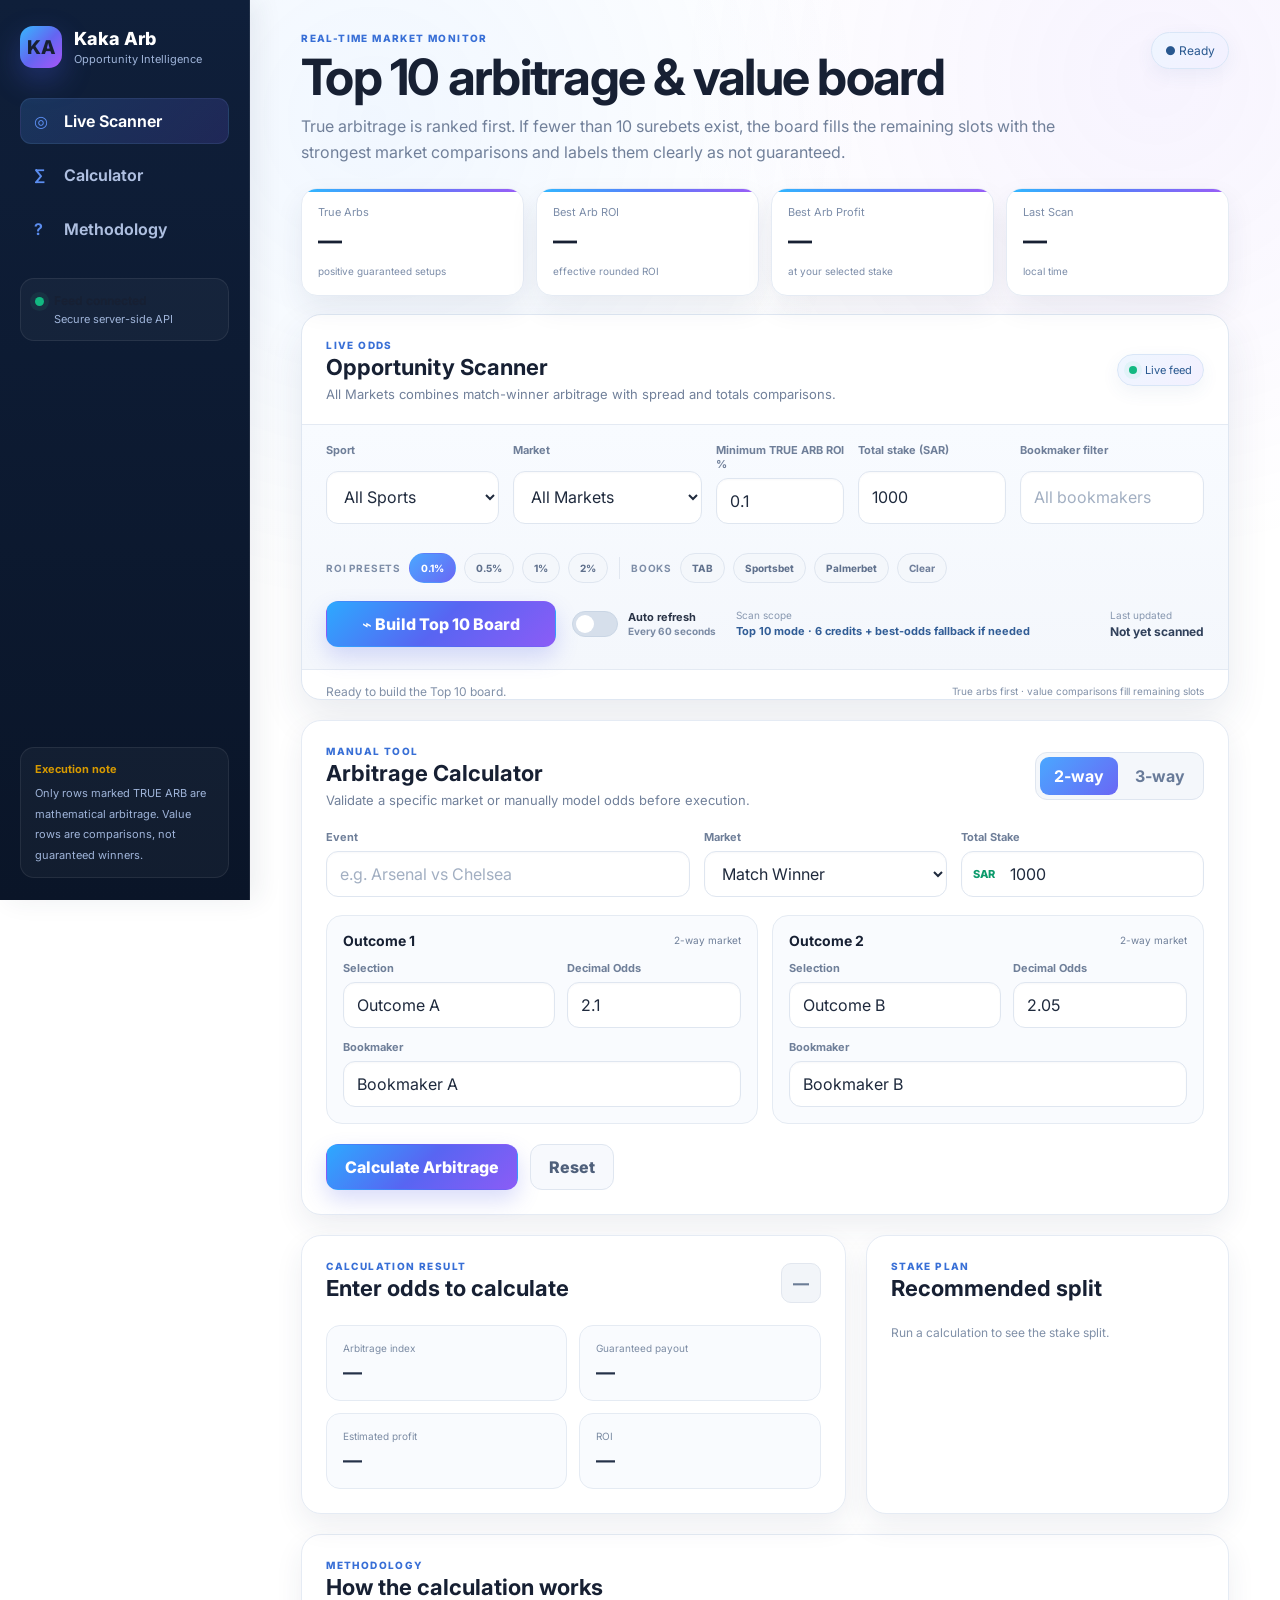
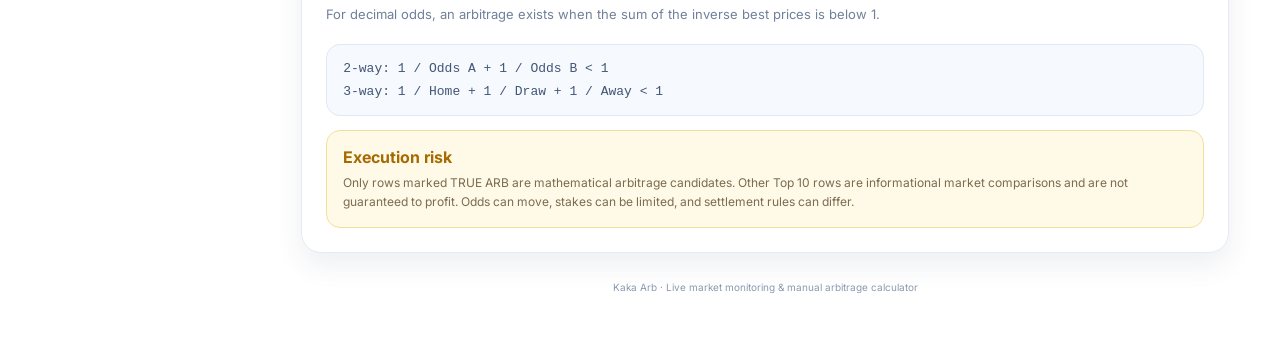
==== index.html @ c95d01fd "Rename app branding to Kaka Arb" ====
<!doctype html>
<html lang="en">
<head>
  <meta charset="utf-8" />
  <meta name="viewport" content="width=device-width, initial-scale=1" />
  <meta name="description" content="Professional sports arbitrage scanner and stake calculator." />
  <title>Kaka Arb — Live Arbitrage Scanner</title>
  <link rel="preconnect" href="https://fonts.googleapis.com">
  <link rel="preconnect" href="https://fonts.gstatic.com" crossorigin>
  <link href="https://fonts.googleapis.com/css2?family=Inter:wght@400;500;600;700;800&display=swap" rel="stylesheet">
  <link rel="stylesheet" href="styles.css" />
  <link rel="stylesheet" href="bright.css" />
  <link rel="stylesheet" href="market.css" />
</head>
<body>
  <div class="app-shell">
    <aside class="sidebar">
      <div class="brand-wrap">
        <div class="brand-mark">KA</div>
        <div><div class="brand">Kaka Arb</div><div class="brand-sub">Opportunity Intelligence</div></div>
      </div>
      <nav class="nav">
        <button class="nav-item active" data-scroll="liveScanner"><span>◎</span> Live Scanner</button>
        <button class="nav-item" data-scroll="calculator"><span>∑</span> Calculator</button>
        <button class="nav-item" data-scroll="guide"><span>?</span> Methodology</button>
      </nav>
      <div class="sidebar-status">
        <div class="status-dot"></div>
        <div><strong>Feed connected</strong><span>Secure server-side API</span></div>
      </div>
      <div class="side-note">
        <strong>Execution note</strong>
        <span>Only rows marked TRUE ARB are mathematical arbitrage. Value rows are comparisons, not guaranteed winners.</span>
      </div>
    </aside>

    <main class="main">
      <header class="topbar">
        <div>
          <div class="eyebrow">REAL-TIME MARKET MONITOR</div>
          <h1>Top 10 arbitrage & value board</h1>
          <p>True arbitrage is ranked first. If fewer than 10 surebets exist, the board fills the remaining slots with the strongest market comparisons and labels them clearly as not guaranteed.</p>
        </div>
        <div class="status-pill" id="liveStatus">● Ready</div>
      </header>

      <section class="metric-strip" aria-label="Live scanner metrics">
        <div class="metric-card"><span>True Arbs</span><strong id="metricCount">—</strong><small>positive guaranteed setups</small></div>
        <div class="metric-card"><span>Best Arb ROI</span><strong id="metricBestRoi">—</strong><small>effective rounded ROI</small></div>
        <div class="metric-card"><span>Best Arb Profit</span><strong id="metricBestProfit">—</strong><small>at your selected stake</small></div>
        <div class="metric-card"><span>Last Scan</span><strong id="metricLastScan">—</strong><small>local time</small></div>
      </section>

      <section class="card scanner-card" id="liveScanner">
        <div class="section-head scanner-head">
          <div>
            <div class="eyebrow">LIVE ODDS</div>
            <h2>Opportunity Scanner</h2>
            <p>All Markets combines match-winner arbitrage with spread and totals comparisons.</p>
          </div>
          <div class="scan-health"><span class="pulse"></span><span>Live feed</span></div>
        </div>

        <div class="filter-panel">
          <div class="form-grid live-controls">
            <label>
              <span>Sport</span>
              <select id="liveSport">
                <option value="">All Sports</option>
                <option value="nba">NBA</option>
                <option value="nrl">NRL</option>
                <option value="afl">AFL</option>
                <option value="soccer_epl">English Premier League</option>
              </select>
            </label>
            <label>
              <span>Market</span>
              <select id="liveMarket">
                <option value="all">All Markets</option>
                <option value="h2h">Match Winner / Moneyline</option>
                <option value="spreads">Spreads / Handicaps</option>
                <option value="totals">Totals / Over-Under</option>
              </select>
            </label>
            <label>
              <span>Minimum TRUE ARB ROI %</span>
              <input id="liveMinProfit" type="number" min="0" max="50" step="0.1" value="0.1" inputmode="decimal" />
            </label>
            <label>
              <span>Total stake (SAR)</span>
              <input id="liveStake" type="number" min="1" max="10000000" step="1" value="1000" inputmode="decimal" />
            </label>
            <label>
              <span>Bookmaker filter</span>
              <input id="liveBooks" type="text" placeholder="All bookmakers" autocomplete="off" />
            </label>
          </div>

          <div class="preset-row" aria-label="Quick filters">
            <span class="preset-label">ROI presets</span>
            <button class="chip-btn active" type="button" data-roi="0.1">0.1%</button>
            <button class="chip-btn" type="button" data-roi="0.5">0.5%</button>
            <button class="chip-btn" type="button" data-roi="1">1%</button>
            <button class="chip-btn" type="button" data-roi="2">2%</button>
            <span class="preset-divider"></span>
            <span class="preset-label">Books</span>
            <button class="chip-btn" type="button" data-book="tab">TAB</button>
            <button class="chip-btn" type="button" data-book="sportsbet">Sportsbet</button>
            <button class="chip-btn" type="button" data-book="palmerbet">Palmerbet</button>
            <button class="chip-btn subtle" type="button" data-book="">Clear</button>
          </div>

          <div class="filter-footer">
            <button id="scanLiveBtn" class="primary-btn scan-btn" type="button"><span class="btn-icon">⌁</span> Build Top 10 Board</button>
            <label class="toggle-row" for="autoRefresh">
              <input id="autoRefresh" type="checkbox" />
              <span class="toggle-ui"></span>
              <span class="toggle-copy"><strong>Auto refresh</strong><small>Every 60 seconds</small></span>
            </label>
            <div class="scan-cost"><span>Scan scope</span><strong id="scanCostText">All Markets · 6 API credits</strong></div>
            <div class="last-updated"><span>Last updated</span><strong id="lastUpdated">Not yet scanned</strong></div>
          </div>
        </div>

        <div class="result-toolbar">
          <div id="liveMessage" class="empty-state live-message">Ready to build the Top 10 board.</div>
          <div class="sort-label">True arbs first · value comparisons fill remaining slots</div>
        </div>
        <div id="liveResults" class="live-results"></div>
      </section>

      <section class="card" id="calculator">
        <div class="section-head">
          <div><div class="eyebrow">MANUAL TOOL</div><h2>Arbitrage Calculator</h2><p>Validate a specific market or manually model odds before execution.</p></div>
          <div class="mode-switch" role="group" aria-label="Market type"><button id="twoWayBtn" class="mode-btn active" type="button">2-way</button><button id="threeWayBtn" class="mode-btn" type="button">3-way</button></div>
        </div>
        <div class="form-grid top-fields">
          <label><span>Event</span><input id="eventName" type="text" placeholder="e.g. Arsenal vs Chelsea" /></label>
          <label><span>Market</span><select id="marketName"><option>Match Winner</option><option>Moneyline</option><option>Draw No Bet</option><option>Over / Under</option><option>Both Teams to Score</option><option>Custom</option></select></label>
          <label><span>Total Stake</span><div class="money-input"><span>SAR</span><input id="totalStake" type="number" min="1" step="1" value="1000" /></div></label>
        </div>
        <div id="outcomes" class="outcomes-grid"></div>
        <div class="actions-row"><button id="calculateBtn" class="primary-btn" type="button">Calculate Arbitrage</button><button id="resetBtn" class="secondary-btn" type="button">Reset</button></div>
      </section>

      <section class="results-grid" id="results">
        <div class="card result-card hero-result"><div class="section-head compact"><div><div class="eyebrow">CALCULATION RESULT</div><h2 id="arbStatus">Enter odds to calculate</h2></div><div id="roiBadge" class="roi-badge neutral">—</div></div><div class="stats-grid"><div class="stat"><span>Arbitrage index</span><strong id="arbIndex">—</strong></div><div class="stat"><span>Guaranteed payout</span><strong id="guaranteedPayout">—</strong></div><div class="stat"><span>Estimated profit</span><strong id="estimatedProfit">—</strong></div><div class="stat"><span>ROI</span><strong id="roiValue">—</strong></div></div></div>
        <div class="card"><div class="section-head compact"><div><div class="eyebrow">STAKE PLAN</div><h2>Recommended split</h2></div></div><div id="stakePlan" class="stake-plan empty-state">Run a calculation to see the stake split.</div></div>
      </section>

      <section class="card" id="guide">
        <div class="section-head"><div><div class="eyebrow">METHODOLOGY</div><h2>How the calculation works</h2><p>For decimal odds, an arbitrage exists when the sum of the inverse best prices is below 1.</p></div></div>
        <div class="formula-box"><code>2-way: 1 / Odds A + 1 / Odds B &lt; 1</code><code>3-way: 1 / Home + 1 / Draw + 1 / Away &lt; 1</code></div>
        <div class="warning-box"><strong>Execution risk</strong><p>Only rows marked TRUE ARB are mathematical arbitrage candidates. Other Top 10 rows are informational market comparisons and are not guaranteed to profit. Odds can move, stakes can be limited, and settlement rules can differ.</p></div>
      </section>

      <footer>Kaka Arb · Live market monitoring & manual arbitrage calculator</footer>
    </main>
  </div>
  <script src="app.js"></script>
  <script src="live.js"></script>
</body>
</html>
---- styles.css ----
:root {
  --bg:#07101f;--bg2:#0b1426;--panel:#10192d;--panel2:#141f36;--text:#f7f9ff;--muted:#91a0bd;--line:rgba(255,255,255,.08);
  --green:#31d69b;--green2:#0f7658;--greenSoft:rgba(49,214,155,.12);--red:#ff7183;--blue:#6f86ff;--blue2:#9aa8ff;--amber:#ffc76b;
  --shadow:0 18px 55px rgba(0,0,0,.28);
}
*{box-sizing:border-box}html{scroll-behavior:smooth}body{margin:0;font-family:Inter,system-ui,sans-serif;background:radial-gradient(circle at 82% 0,#17244b 0,transparent 28%),linear-gradient(180deg,var(--bg),#060b14 75%);color:var(--text)}button,input,select{font:inherit}button{cursor:pointer}.app-shell{min-height:100vh;display:grid;grid-template-columns:250px 1fr}.sidebar{position:sticky;top:0;height:100vh;padding:26px 20px;border-right:1px solid var(--line);background:rgba(5,10,20,.88);backdrop-filter:blur(18px)}.brand-wrap{display:flex;gap:12px;align-items:center;margin-bottom:30px}.brand-mark{width:42px;height:42px;display:grid;place-items:center;border-radius:13px;font-weight:800;font-size:19px;background:linear-gradient(135deg,var(--blue),#9a6dff);box-shadow:0 12px 30px rgba(111,134,255,.32)}.brand{font-weight:800;font-size:18px}.brand-sub{font-size:11px;color:var(--muted);margin-top:3px}.nav{display:grid;gap:8px}.nav-item{display:flex;align-items:center;gap:10px;border:0;text-align:left;padding:12px 13px;border-radius:11px;background:transparent;color:var(--muted);font-weight:650}.nav-item span{width:20px;color:var(--blue2)}.nav-item:hover,.nav-item.active{background:rgba(111,134,255,.12);color:#fff}.sidebar-status{margin-top:26px;padding:14px;border:1px solid var(--line);border-radius:14px;background:rgba(255,255,255,.025);display:flex;gap:10px;align-items:flex-start}.status-dot{width:9px;height:9px;border-radius:50%;margin-top:4px;background:var(--green);box-shadow:0 0 0 5px rgba(49,214,155,.08)}.sidebar-status strong{display:block;font-size:12px}.sidebar-status span{display:block;color:var(--muted);font-size:11px;margin-top:4px}.side-note{position:absolute;left:20px;right:20px;bottom:22px;padding:14px;border:1px solid var(--line);border-radius:14px;background:rgba(255,255,255,.025)}.side-note strong{display:block;font-size:11px;color:var(--amber);margin-bottom:5px}.side-note span{color:var(--muted);font-size:11px;line-height:1.5}.main{padding:32px clamp(18px,4vw,56px) 52px;max-width:1540px;width:100%}.topbar{display:flex;justify-content:space-between;align-items:flex-start;gap:24px;margin-bottom:22px}.topbar h1{font-size:clamp(32px,4vw,50px);line-height:1.04;margin:7px 0 10px;letter-spacing:-.035em;max-width:850px}.topbar p{margin:0;color:var(--muted);line-height:1.65;max-width:820px}.eyebrow{font-size:10px;letter-spacing:.14em;font-weight:800;color:var(--blue2)}.status-pill{white-space:nowrap;padding:10px 13px;border:1px solid var(--line);border-radius:999px;color:var(--muted);background:rgba(255,255,255,.03);font-size:12px}.metric-strip{display:grid;grid-template-columns:repeat(4,minmax(0,1fr));gap:12px;margin-bottom:18px}.metric-card{padding:16px;border:1px solid var(--line);border-radius:16px;background:linear-gradient(180deg,rgba(255,255,255,.045),rgba(255,255,255,.018));box-shadow:var(--shadow)}.metric-card span{display:block;color:var(--muted);font-size:11px}.metric-card strong{display:block;font-size:24px;margin:7px 0 4px}.metric-card small{color:#72809d;font-size:10px}.card{background:linear-gradient(180deg,rgba(255,255,255,.045),rgba(255,255,255,.022));border:1px solid var(--line);border-radius:20px;padding:24px;box-shadow:var(--shadow);margin-bottom:20px}.scanner-card{padding:0;overflow:hidden}.scanner-head{padding:24px 24px 0}.section-head{display:flex;justify-content:space-between;align-items:center;gap:18px;margin-bottom:22px}.section-head.compact{margin-bottom:18px}.section-head h2{margin:3px 0 6px;font-size:22px}.section-head p{margin:0;color:var(--muted);font-size:13px}.scan-health{display:flex;align-items:center;gap:8px;padding:8px 11px;border:1px solid var(--line);border-radius:999px;color:var(--muted);font-size:11px}.pulse{width:8px;height:8px;border-radius:50%;background:var(--green);box-shadow:0 0 0 5px rgba(49,214,155,.07)}.filter-panel{padding:18px 24px 22px;background:rgba(5,10,22,.38);border-top:1px solid var(--line);border-bottom:1px solid var(--line)}.form-grid{display:grid;gap:14px}.top-fields{grid-template-columns:1.5fr 1fr 1fr;margin-bottom:18px}.live-controls{grid-template-columns:1.2fr .85fr .95fr 1.15fr}.filter-footer{display:flex;align-items:center;gap:16px;margin-top:18px;flex-wrap:wrap}.last-updated{margin-left:auto;display:grid;gap:3px}.last-updated span{font-size:10px;color:var(--muted)}.last-updated strong{font-size:12px}.result-toolbar{display:flex;justify-content:space-between;gap:12px;align-items:center;padding:14px 24px 0}.sort-label{font-size:10px;color:#6f7e9a}.live-message{margin:0}.live-results{display:grid;gap:14px;padding:14px 24px 24px}.mode-switch{display:inline-flex;padding:4px;gap:3px;border-radius:12px;background:rgba(255,255,255,.045);border:1px solid var(--line)}.mode-btn{border:0;border-radius:9px;padding:9px 14px;color:var(--muted);background:transparent;font-weight:700}.mode-btn.active{background:var(--blue);color:white}label{display:grid;gap:7px}label>span{color:var(--muted);font-size:11px;font-weight:700}input,select{width:100%;min-height:46px;border-radius:12px;border:1px solid var(--line);color:white;background:#0b1530;padding:11px 13px;outline:none}input:focus,select:focus{border-color:rgba(111,134,255,.75);box-shadow:0 0 0 3px rgba(111,134,255,.1)}select option{background:#0b1530;color:white}.money-input{position:relative}.money-input span{position:absolute;left:12px;top:50%;transform:translateY(-50%);color:var(--green);font-size:11px;font-weight:800}.money-input input{padding-left:48px}.outcomes-grid{display:grid;grid-template-columns:repeat(2,minmax(0,1fr));gap:14px}.outcome-card{padding:16px;border:1px solid var(--line);border-radius:16px;background:rgba(255,255,255,.022)}.outcome-title{display:flex;justify-content:space-between;align-items:center;margin-bottom:12px}.outcome-title strong{font-size:14px}.outcome-title span{color:var(--muted);font-size:10px}.outcome-fields{display:grid;grid-template-columns:1.1fr .9fr;gap:12px}.actions-row{display:flex;gap:12px;margin-top:20px;flex-wrap:wrap}.primary-btn,.secondary-btn{min-height:46px;border-radius:12px;padding:0 18px;font-weight:800;border:1px solid transparent}.primary-btn{background:linear-gradient(135deg,var(--blue),#8d6cff);color:white;box-shadow:0 10px 26px rgba(111,134,255,.2)}.primary-btn:hover{transform:translateY(-1px)}.primary-btn:disabled{opacity:.65;cursor:wait;transform:none}.secondary-btn{background:transparent;color:var(--muted);border-color:var(--line)}.scan-btn{min-width:230px}.btn-icon{font-size:16px}.toggle-row{display:flex;align-items:center;gap:10px;cursor:pointer}.toggle-row input{display:none}.toggle-ui{width:46px;height:26px;border-radius:999px;background:#26324d;border:1px solid var(--line);position:relative;transition:.2s}.toggle-ui:after{content:'';position:absolute;width:18px;height:18px;left:3px;top:3px;border-radius:50%;background:#fff;transition:.2s}.toggle-row input:checked+.toggle-ui{background:var(--green2)}.toggle-row input:checked+.toggle-ui:after{transform:translateX(20px)}.toggle-copy{display:grid;gap:1px}.toggle-copy strong{font-size:11px}.toggle-copy small{font-size:10px;color:var(--muted)}.live-card{border:1px solid var(--line);border-radius:17px;padding:18px;background:linear-gradient(180deg,rgba(255,255,255,.035),rgba(255,255,255,.018));transition:.18s}.live-card:hover{border-color:rgba(111,134,255,.32);transform:translateY(-1px)}.live-card-head{display:flex;justify-content:space-between;align-items:flex-start;gap:16px;margin-bottom:15px}.event-title-wrap{display:flex;gap:12px;align-items:flex-start}.rank-badge{width:34px;height:34px;border-radius:10px;display:grid;place-items:center;background:rgba(111,134,255,.12);color:var(--blue2);font-size:11px;font-weight:800}.event-meta{display:flex;gap:9px;align-items:center;color:var(--muted);font-size:10px}.sport-chip{padding:4px 7px;border-radius:7px;background:rgba(111,134,255,.11);color:var(--blue2);font-weight:800;letter-spacing:.04em}.live-card-head h3{margin:7px 0 0;font-size:18px}.live-card-head h3 span{font-weight:500;color:#6f7e9a}.roi-stack{text-align:right}.roi-stack small{display:block;color:var(--muted);font-size:9px;margin-top:5px}.roi-badge{display:inline-block;padding:9px 11px;border-radius:10px;font-weight:800}.roi-badge.good{color:var(--green);background:var(--greenSoft)}.roi-badge.bad{color:var(--red);background:rgba(255,113,131,.12)}.roi-badge.neutral{color:var(--muted);background:rgba(255,255,255,.04)}.live-summary{display:grid;grid-template-columns:repeat(4,minmax(0,1fr));gap:9px;margin-bottom:14px}.live-summary>div{padding:12px;border:1px solid var(--line);border-radius:12px;background:rgba(255,255,255,.018)}.live-summary span{display:block;color:var(--muted);font-size:10px;margin-bottom:5px}.live-summary strong{font-size:14px}.profit-text{color:var(--green)}.market-label{text-transform:uppercase;letter-spacing:.11em;color:#6f7e9a;font-size:9px;font-weight:800;margin:3px 0 8px}.stake-plan{display:grid;gap:9px}.live-stakes{grid-template-columns:repeat(2,minmax(0,1fr))}.stake-row{display:grid;grid-template-columns:1fr auto;gap:12px;align-items:center;padding:12px 13px;border-radius:12px;border:1px solid var(--line);background:rgba(255,255,255,.018)}.stake-row .book{font-weight:750;font-size:13px}.stake-row .selection{color:var(--muted);font-size:10px;margin-top:3px}.stake-right{text-align:right}.stake-right strong,.stake-row .amount{display:block;font-weight:800;color:var(--green)}.stake-right small{display:block;color:var(--muted);font-size:9px;margin-top:3px}.results-grid{display:grid;grid-template-columns:1.2fr .8fr;gap:20px}.hero-result{overflow:hidden;position:relative}.stats-grid{display:grid;grid-template-columns:repeat(2,minmax(0,1fr));gap:12px}.stat{padding:16px;border:1px solid var(--line);border-radius:14px;background:rgba(255,255,255,.022)}.stat span{display:block;color:var(--muted);font-size:10px;margin-bottom:7px}.stat strong{font-size:19px}.formula-box{display:grid;gap:8px;padding:16px;background:#0a1329;border:1px solid var(--line);border-radius:14px}.formula-box code{color:#cfd6ff;white-space:normal}.warning-box{margin-top:14px;padding:16px;border-radius:14px;background:rgba(255,199,107,.07);border:1px solid rgba(255,199,107,.15)}.warning-box strong{color:#ffd88f}.warning-box p{color:#c9c0af;margin:6px 0 0;line-height:1.6;font-size:12px}.empty-state{color:var(--muted);font-size:12px}.no-results,.error-panel{display:flex;gap:13px;align-items:center;padding:18px;border:1px dashed var(--line);border-radius:14px;color:var(--muted);background:rgba(255,255,255,.014)}.no-results-icon{width:36px;height:36px;border-radius:11px;display:grid;place-items:center;background:rgba(111,134,255,.1);color:var(--blue2)}.no-results strong,.error-panel strong{display:block;color:var(--text);font-size:12px}.no-results span,.error-panel span{display:block;font-size:10px;margin-top:4px}.loading-skeleton{display:grid;gap:10px}.loading-skeleton div{height:72px;border-radius:12px;background:linear-gradient(90deg,rgba(255,255,255,.025),rgba(255,255,255,.065),rgba(255,255,255,.025));background-size:200% 100%;animation:shimmer 1.2s infinite}.spinner{display:inline-block;width:14px;height:14px;border:2px solid rgba(255,255,255,.35);border-top-color:white;border-radius:50%;animation:spin .8s linear infinite;vertical-align:-2px}@keyframes spin{to{transform:rotate(360deg)}}@keyframes shimmer{to{background-position:-200% 0}}footer{color:var(--muted);text-align:center;font-size:10px;padding:8px 0}

/* Professional filter presets */
.preset-row{display:flex;align-items:center;gap:8px;flex-wrap:wrap;margin-top:14px;padding-top:14px;border-top:1px solid rgba(255,255,255,.055)}
.preset-label{font-size:10px;color:#71809c;font-weight:700;text-transform:uppercase;letter-spacing:.08em}
.preset-divider{width:1px;height:22px;background:var(--line);margin:0 3px}
.chip-btn{min-height:30px;border:1px solid var(--line);border-radius:999px;background:rgba(255,255,255,.025);color:var(--muted);padding:0 11px;font-size:10px;font-weight:750;transition:.18s}
.chip-btn:hover{border-color:rgba(111,134,255,.4);color:#fff;background:rgba(111,134,255,.08)}
.chip-btn.active{border-color:rgba(111,134,255,.45);background:rgba(111,134,255,.14);color:#dfe5ff;box-shadow:inset 0 0 0 1px rgba(111,134,255,.06)}
.chip-btn.subtle{color:#71809c}

/* Small interface refinements */
.metric-card,.live-card,.card{transition:border-color .18s ease,transform .18s ease,box-shadow .18s ease}
.metric-card:hover{border-color:rgba(111,134,255,.22)}
input::placeholder{color:#5f6c87}
button:focus-visible,input:focus-visible,select:focus-visible{outline:2px solid rgba(154,168,255,.75);outline-offset:2px}
.status-pill{transition:.2s}
.live-results:empty{display:none}
.error-panel{border-color:rgba(255,113,131,.2);background:rgba(255,113,131,.045)}

@media(max-width:1100px){.metric-strip{grid-template-columns:repeat(2,1fr)}.live-controls{grid-template-columns:repeat(2,1fr)}.live-summary{grid-template-columns:repeat(2,1fr)}}
@media(max-width:980px){.app-shell{grid-template-columns:1fr}.sidebar{position:static;height:auto;border-right:0;border-bottom:1px solid var(--line);padding:16px 18px}.brand-wrap{margin-bottom:10px}.nav,.side-note,.sidebar-status{display:none}.main{padding-top:24px}.top-fields{grid-template-columns:1fr}.results-grid{grid-template-columns:1fr}}
@media(max-width:680px){.topbar{display:grid}.status-pill{width:max-content}.metric-strip,.live-controls,.live-summary,.live-stakes{grid-template-columns:1fr}.section-head{align-items:flex-start;flex-direction:column}.outcomes-grid{grid-template-columns:1fr}.outcome-fields{grid-template-columns:1fr}.stats-grid{grid-template-columns:1fr}.card{padding:18px;border-radius:16px}.scanner-card{padding:0}.scanner-head,.filter-panel,.live-results{padding-left:16px;padding-right:16px}.result-toolbar{padding-left:16px;padding-right:16px;align-items:flex-start;flex-direction:column}.main{padding-left:12px;padding-right:12px}.filter-footer{align-items:flex-start;flex-direction:column}.last-updated{margin-left:0}.scan-btn{width:100%}.live-card-head{gap:10px}.live-card-head h3{font-size:16px}.rank-badge{display:none}.preset-divider{display:none}.preset-row{gap:7px}.chip-btn{flex:0 0 auto}}
---- bright.css ----
:root{
  --bg:#f7f9fc;
  --bg2:#eef3fb;
  --panel:#ffffff;
  --panel2:#f7f9fd;
  --text:#172033;
  --muted:#6f7f99;
  --line:rgba(31,56,100,.11);
  --green:#12b981;
  --green2:#0c9b6c;
  --greenSoft:rgba(18,185,129,.10);
  --red:#e45873;
  --blue:#2f80ed;
  --blue2:#5b8def;
  --amber:#d79a00;
  --shadow:0 12px 30px rgba(39,64,109,.10);
}
body{background:#ffffff;color:var(--text)}
.main{background:radial-gradient(circle at 12% 6%,rgba(70,151,255,.08),transparent 24%),radial-gradient(circle at 88% 4%,rgba(139,92,246,.07),transparent 23%),#ffffff;color:var(--text)}
.sidebar{background:linear-gradient(180deg,#0f1f3a 0%,#0a1528 100%);border-right:1px solid rgba(255,255,255,.08);box-shadow:8px 0 24px rgba(32,49,80,.08)}
.brand-mark{background:linear-gradient(135deg,#36b8ff,#6366f1 52%,#a855f7);box-shadow:0 12px 30px rgba(84,101,255,.28)}
.brand{color:#fff}.brand-sub{color:#9fb4d9}.nav-item{color:#aebfe0;border:1px solid transparent}
.nav-item:hover,.nav-item.active{color:#fff;background:linear-gradient(135deg,rgba(74,160,255,.18),rgba(123,92,255,.16));border-color:rgba(146,191,255,.10)}
.sidebar-status,.side-note{background:rgba(255,255,255,.035);border-color:rgba(255,255,255,.08)}.sidebar-status span,.side-note span{color:#9fb4d9}
.topbar h1{color:#172033;background:none;-webkit-text-fill-color:initial;text-shadow:none}.topbar p,.section-head p{color:#71809a}.eyebrow{color:#386fd6}
.status-pill,.scan-health{color:#28588f;background:linear-gradient(135deg,#eef6ff,#f3f0ff);border-color:#d9e6f7;box-shadow:0 6px 18px rgba(58,96,160,.07)}
.metric-card,.card{background:#ffffff;border:1px solid #e5ebf4;box-shadow:0 12px 28px rgba(35,57,94,.08)}
.metric-card{position:relative;overflow:hidden}.metric-card::before{content:"";position:absolute;left:0;right:0;top:0;height:3px;background:linear-gradient(90deg,#30b8ff,#5b7cfa,#9b5cf6)}
.metric-card span,.metric-card small{color:#7c8da9}.metric-card strong{color:#172033}.metric-card:hover{border-color:#cfdced;transform:translateY(-2px);box-shadow:0 16px 34px rgba(35,57,94,.11)}
.scanner-card{border-color:#dfe7f2;box-shadow:0 18px 42px rgba(35,57,94,.10)}.filter-panel{background:linear-gradient(180deg,#f8fbff,#f4f7fc);border-color:#e4eaf3}
label>span{color:#6f7f99}input,select{background:#ffffff;border-color:#dfe6f0;color:#1f2a3d;box-shadow:inset 0 1px 2px rgba(28,46,78,.03)}select option{background:#fff;color:#1f2a3d}input::placeholder{color:#a2afc2}
input:focus,select:focus{border-color:#5b95ef;box-shadow:0 0 0 3px rgba(65,132,235,.12)}.money-input span{color:#0d9b6c}
.primary-btn{background:linear-gradient(135deg,#2da9ff 0%,#5865f2 50%,#8b5cf6 100%);box-shadow:0 10px 22px rgba(82,95,232,.22)}.primary-btn:hover{box-shadow:0 14px 28px rgba(82,95,232,.29)}
.secondary-btn{background:#f7f9fd;color:#4f607b;border-color:#dfe6f0}.mode-switch,.chip-btn{background:#f4f7fb;border-color:#dfe6f0}.mode-btn{color:#687b99}
.mode-btn.active,.chip-btn.active{color:#fff;background:linear-gradient(135deg,#4aa7ff,#6a67f5);border-color:transparent}.chip-btn{color:#60718d}.chip-btn:hover{background:#eef4ff;border-color:#c9daf1;color:#315d96}.preset-label{color:#7d8da7}.preset-divider{background:#e1e7f0}
.toggle-ui{background:#d6dfeb;border-color:#c9d5e4}.toggle-row input:checked+.toggle-ui{background:linear-gradient(135deg,#11a977,#30d6a0)}.toggle-copy strong{color:#2a3447}.toggle-copy small{color:#7b8ba4}.last-updated span{color:#8898b0}.last-updated strong{color:#31415b}.sort-label,.empty-state{color:#8090a8}
.live-card{position:relative;background:#ffffff;border:1px solid #e2e9f2;box-shadow:0 10px 24px rgba(34,56,92,.07)}.live-card::before{content:"";position:absolute;left:0;top:0;bottom:0;width:4px;background:linear-gradient(180deg,#2fb9ff,#5f6af8,#9b5cf6);border-radius:17px 0 0 17px}.live-card:hover{border-color:#cfdced;box-shadow:0 16px 34px rgba(34,56,92,.11)}
.guaranteed-card{border-color:#caeadf}.guaranteed-card::before{background:linear-gradient(180deg,#13b981,#39d8a6)}
.value-card{border-color:#e6e9ef;background:linear-gradient(180deg,#ffffff,#fbfcfe)}.value-card::before{background:linear-gradient(180deg,#7f8da3,#a9b2c0)}
.event-meta{color:#7c8da8}.live-card-head h3{color:#1c2739}.live-card-head h3 span{color:#8a9ab0}.rank-badge,.sport-chip{background:linear-gradient(135deg,#eef7ff,#f3f0ff);border:1px solid #dce7f5;color:#3d67a5}.roi-stack small{color:#8494aa}
.roi-badge.good{color:#087553;background:#eafaf4;border:1px solid #cdeee1}.roi-badge.bad{color:#af3851;background:#fff0f3;border:1px solid #f7d5dd}.roi-badge.neutral{color:#6c7d96;background:#f2f5f9;border:1px solid #e2e7ef}
.guarantee-chip,.value-chip{display:inline-flex;align-items:center;padding:4px 8px;border-radius:999px;font-size:9px;font-weight:800;letter-spacing:.04em}.guarantee-chip{background:#e8f8f2;color:#087553;border:1px solid #ccebdd}.value-chip{background:#f3f5f8;color:#66758a;border:1px solid #e0e5ec}
.value-warning{margin:0 0 12px;padding:10px 12px;border-radius:10px;background:#fff8e8;border:1px solid #f1deac;color:#8b6a22;font-size:11px;font-weight:600}
.live-summary>div,.stat,.stake-row,.outcome-card{background:#f9fbfe;border-color:#e5ebf3}.live-summary>div:hover,.stake-row:hover,.outcome-card:hover{border-color:#cfdced}.live-summary span,.stat span,.stake-row .selection,.stake-right small{color:#7c8ca4}.live-summary strong,.stat strong,.stake-row .book{color:#243148}.profit-text,.stake-right strong,.stake-row .amount{color:#0c9b6c}.market-label{color:#8291a8}
.formula-box{background:#f6f9fd;border-color:#e2e8f1}.formula-box code{color:#425675}.warning-box{background:#fff9e8;border-color:#f4df9a}.warning-box strong{color:#a56a00}.warning-box p{color:#7b6c4f}
.no-results,.error-panel{background:#fafcff;border-color:#dfe6f0;color:#7d8da5}.no-results strong,.error-panel strong{color:#2c384c}.no-results-icon{background:#edf5ff;color:#4275bf}.error-panel{background:#fff6f7;border-color:#f2d3da}.loading-skeleton div{background:linear-gradient(90deg,#f2f5f9,#e6edf7,#f2f5f9);background-size:200% 100%}footer{color:#8b99ae}
@media(max-width:980px){.sidebar{background:linear-gradient(180deg,#0f1f3a 0%,#0a1528 100%)}}
---- market.css ----
.live-controls{grid-template-columns:1.05fr 1.15fr .78fr .9fr 1.12fr}
.scan-cost{display:grid;gap:3px;padding:0 4px}.scan-cost span{font-size:10px;color:#8898b0}.scan-cost strong{font-size:11px;color:#315d96}
.market-chip,.middle-chip{display:inline-flex;align-items:center;padding:4px 7px;border-radius:999px;font-size:9px;font-weight:800;letter-spacing:.04em;border:1px solid #dce7f5;background:#f2f7ff;color:#4d6f9f}
.middle-chip{background:#ecfbf5;border-color:#ccefe1;color:#0a815c}
.event-meta{flex-wrap:wrap}
@media(max-width:1250px){.live-controls{grid-template-columns:repeat(3,minmax(0,1fr))}}
@media(max-width:900px){.live-controls{grid-template-columns:repeat(2,minmax(0,1fr))}.scan-cost{padding:0}}
@media(max-width:680px){.live-controls{grid-template-columns:1fr}.scan-cost{width:100%}}
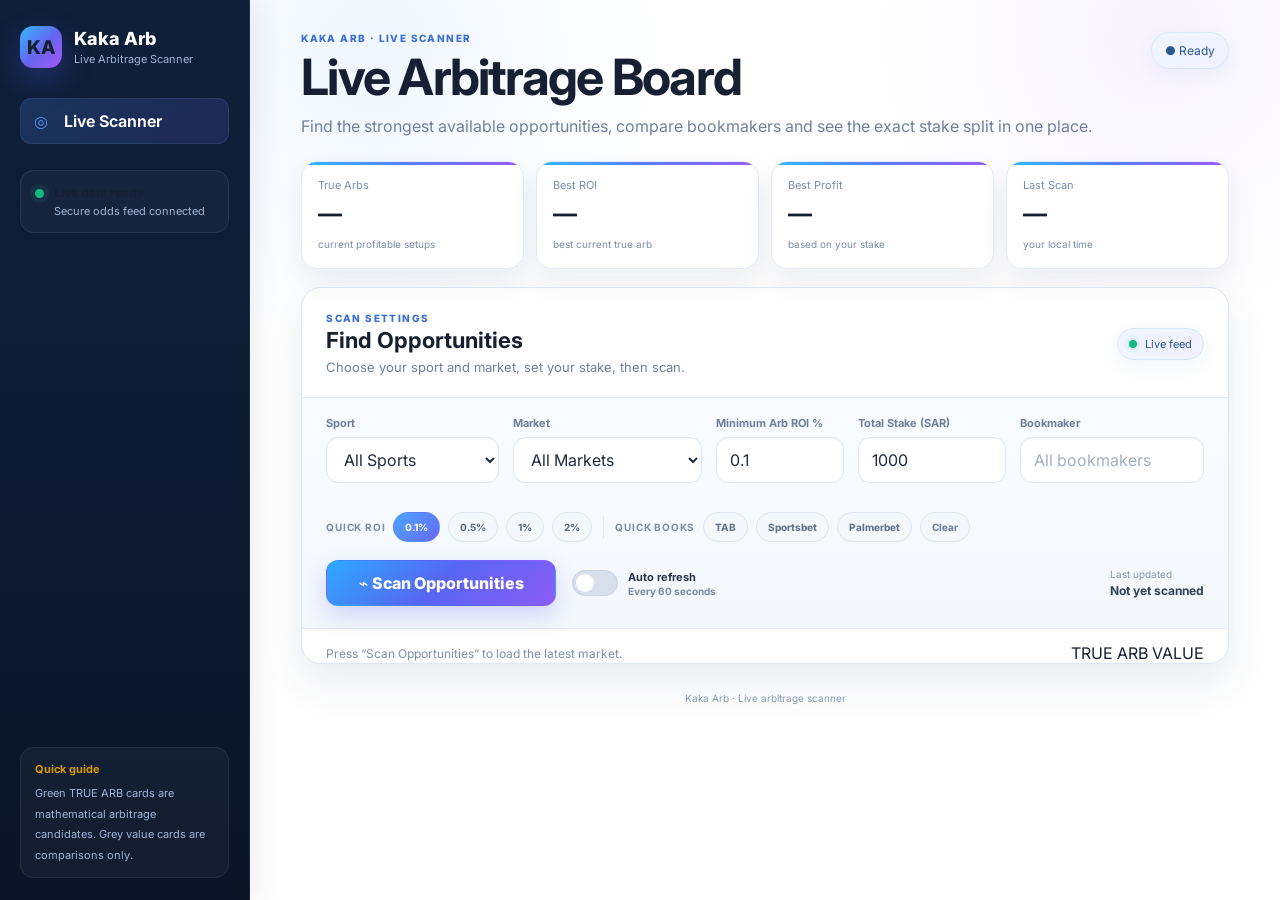
==== commit b47bebfe: "Simplify Kaka Arb into focused scanner dashboard" ====
--- a/index.html
+++ b/index.html
@@ -3,7 +3,7 @@
 <head>
   <meta charset="utf-8" />
   <meta name="viewport" content="width=device-width, initial-scale=1" />
-  <meta name="description" content="Professional sports arbitrage scanner and stake calculator." />
+  <meta name="description" content="Kaka Arb live sports arbitrage scanner." />
   <title>Kaka Arb — Live Arbitrage Scanner</title>
   <link rel="preconnect" href="https://fonts.googleapis.com">
   <link rel="preconnect" href="https://fonts.gstatic.com" crossorigin>
@@ -17,46 +17,50 @@
     <aside class="sidebar">
       <div class="brand-wrap">
         <div class="brand-mark">KA</div>
-        <div><div class="brand">Kaka Arb</div><div class="brand-sub">Opportunity Intelligence</div></div>
+        <div>
+          <div class="brand">Kaka Arb</div>
+          <div class="brand-sub">Live Arbitrage Scanner</div>
+        </div>
       </div>
+
       <nav class="nav">
         <button class="nav-item active" data-scroll="liveScanner"><span>◎</span> Live Scanner</button>
-        <button class="nav-item" data-scroll="calculator"><span>∑</span> Calculator</button>
-        <button class="nav-item" data-scroll="guide"><span>?</span> Methodology</button>
       </nav>
+
       <div class="sidebar-status">
         <div class="status-dot"></div>
-        <div><strong>Feed connected</strong><span>Secure server-side API</span></div>
+        <div><strong>Live data ready</strong><span>Secure odds feed connected</span></div>
       </div>
+
       <div class="side-note">
-        <strong>Execution note</strong>
-        <span>Only rows marked TRUE ARB are mathematical arbitrage. Value rows are comparisons, not guaranteed winners.</span>
+        <strong>Quick guide</strong>
+        <span>Green TRUE ARB cards are mathematical arbitrage candidates. Grey value cards are comparisons only.</span>
       </div>
     </aside>
 
     <main class="main">
       <header class="topbar">
         <div>
-          <div class="eyebrow">REAL-TIME MARKET MONITOR</div>
-          <h1>Top 10 arbitrage & value board</h1>
-          <p>True arbitrage is ranked first. If fewer than 10 surebets exist, the board fills the remaining slots with the strongest market comparisons and labels them clearly as not guaranteed.</p>
+          <div class="eyebrow">KAKA ARB · LIVE SCANNER</div>
+          <h1>Live Arbitrage Board</h1>
+          <p>Find the strongest available opportunities, compare bookmakers and see the exact stake split in one place.</p>
         </div>
         <div class="status-pill" id="liveStatus">● Ready</div>
       </header>
 
       <section class="metric-strip" aria-label="Live scanner metrics">
-        <div class="metric-card"><span>True Arbs</span><strong id="metricCount">—</strong><small>positive guaranteed setups</small></div>
-        <div class="metric-card"><span>Best Arb ROI</span><strong id="metricBestRoi">—</strong><small>effective rounded ROI</small></div>
-        <div class="metric-card"><span>Best Arb Profit</span><strong id="metricBestProfit">—</strong><small>at your selected stake</small></div>
-        <div class="metric-card"><span>Last Scan</span><strong id="metricLastScan">—</strong><small>local time</small></div>
+        <div class="metric-card"><span>True Arbs</span><strong id="metricCount">—</strong><small>current profitable setups</small></div>
+        <div class="metric-card"><span>Best ROI</span><strong id="metricBestRoi">—</strong><small>best current true arb</small></div>
+        <div class="metric-card"><span>Best Profit</span><strong id="metricBestProfit">—</strong><small>based on your stake</small></div>
+        <div class="metric-card"><span>Last Scan</span><strong id="metricLastScan">—</strong><small>your local time</small></div>
       </section>
 
       <section class="card scanner-card" id="liveScanner">
         <div class="section-head scanner-head">
           <div>
-            <div class="eyebrow">LIVE ODDS</div>
-            <h2>Opportunity Scanner</h2>
-            <p>All Markets combines match-winner arbitrage with spread and totals comparisons.</p>
+            <div class="eyebrow">SCAN SETTINGS</div>
+            <h2>Find Opportunities</h2>
+            <p>Choose your sport and market, set your stake, then scan.</p>
           </div>
           <div class="scan-health"><span class="pulse"></span><span>Live feed</span></div>
         </div>
@@ -73,37 +77,41 @@
                 <option value="soccer_epl">English Premier League</option>
               </select>
             </label>
+
             <label>
               <span>Market</span>
               <select id="liveMarket">
                 <option value="all">All Markets</option>
-                <option value="h2h">Match Winner / Moneyline</option>
+                <option value="h2h">Moneyline / Match Winner</option>
                 <option value="spreads">Spreads / Handicaps</option>
                 <option value="totals">Totals / Over-Under</option>
               </select>
             </label>
+
             <label>
-              <span>Minimum TRUE ARB ROI %</span>
+              <span>Minimum Arb ROI %</span>
               <input id="liveMinProfit" type="number" min="0" max="50" step="0.1" value="0.1" inputmode="decimal" />
             </label>
+
             <label>
-              <span>Total stake (SAR)</span>
+              <span>Total Stake (SAR)</span>
               <input id="liveStake" type="number" min="1" max="10000000" step="1" value="1000" inputmode="decimal" />
             </label>
+
             <label>
-              <span>Bookmaker filter</span>
+              <span>Bookmaker</span>
               <input id="liveBooks" type="text" placeholder="All bookmakers" autocomplete="off" />
             </label>
           </div>
 
           <div class="preset-row" aria-label="Quick filters">
-            <span class="preset-label">ROI presets</span>
+            <span class="preset-label">Quick ROI</span>
             <button class="chip-btn active" type="button" data-roi="0.1">0.1%</button>
             <button class="chip-btn" type="button" data-roi="0.5">0.5%</button>
             <button class="chip-btn" type="button" data-roi="1">1%</button>
             <button class="chip-btn" type="button" data-roi="2">2%</button>
             <span class="preset-divider"></span>
-            <span class="preset-label">Books</span>
+            <span class="preset-label">Quick Books</span>
             <button class="chip-btn" type="button" data-book="tab">TAB</button>
             <button class="chip-btn" type="button" data-book="sportsbet">Sportsbet</button>
             <button class="chip-btn" type="button" data-book="palmerbet">Palmerbet</button>
@@ -111,53 +119,36 @@
           </div>
 
           <div class="filter-footer">
-            <button id="scanLiveBtn" class="primary-btn scan-btn" type="button"><span class="btn-icon">⌁</span> Build Top 10 Board</button>
+            <button id="scanLiveBtn" class="primary-btn scan-btn" type="button"><span class="btn-icon">⌁</span> Scan Opportunities</button>
+
             <label class="toggle-row" for="autoRefresh">
               <input id="autoRefresh" type="checkbox" />
               <span class="toggle-ui"></span>
               <span class="toggle-copy"><strong>Auto refresh</strong><small>Every 60 seconds</small></span>
             </label>
-            <div class="scan-cost"><span>Scan scope</span><strong id="scanCostText">All Markets · 6 API credits</strong></div>
-            <div class="last-updated"><span>Last updated</span><strong id="lastUpdated">Not yet scanned</strong></div>
+
+            <div class="last-updated">
+              <span>Last updated</span>
+              <strong id="lastUpdated">Not yet scanned</strong>
+            </div>
           </div>
         </div>
 
         <div class="result-toolbar">
-          <div id="liveMessage" class="empty-state live-message">Ready to build the Top 10 board.</div>
-          <div class="sort-label">True arbs first · value comparisons fill remaining slots</div>
+          <div id="liveMessage" class="empty-state live-message">Press “Scan Opportunities” to load the latest market.</div>
+          <div class="legend-inline">
+            <span><i class="legend-dot arb"></i> TRUE ARB</span>
+            <span><i class="legend-dot value"></i> VALUE</span>
+          </div>
         </div>
+
         <div id="liveResults" class="live-results"></div>
       </section>
 
-      <section class="card" id="calculator">
-        <div class="section-head">
-          <div><div class="eyebrow">MANUAL TOOL</div><h2>Arbitrage Calculator</h2><p>Validate a specific market or manually model odds before execution.</p></div>
-          <div class="mode-switch" role="group" aria-label="Market type"><button id="twoWayBtn" class="mode-btn active" type="button">2-way</button><button id="threeWayBtn" class="mode-btn" type="button">3-way</button></div>
-        </div>
-        <div class="form-grid top-fields">
-          <label><span>Event</span><input id="eventName" type="text" placeholder="e.g. Arsenal vs Chelsea" /></label>
-          <label><span>Market</span><select id="marketName"><option>Match Winner</option><option>Moneyline</option><option>Draw No Bet</option><option>Over / Under</option><option>Both Teams to Score</option><option>Custom</option></select></label>
-          <label><span>Total Stake</span><div class="money-input"><span>SAR</span><input id="totalStake" type="number" min="1" step="1" value="1000" /></div></label>
-        </div>
-        <div id="outcomes" class="outcomes-grid"></div>
-        <div class="actions-row"><button id="calculateBtn" class="primary-btn" type="button">Calculate Arbitrage</button><button id="resetBtn" class="secondary-btn" type="button">Reset</button></div>
-      </section>
-
-      <section class="results-grid" id="results">
-        <div class="card result-card hero-result"><div class="section-head compact"><div><div class="eyebrow">CALCULATION RESULT</div><h2 id="arbStatus">Enter odds to calculate</h2></div><div id="roiBadge" class="roi-badge neutral">—</div></div><div class="stats-grid"><div class="stat"><span>Arbitrage index</span><strong id="arbIndex">—</strong></div><div class="stat"><span>Guaranteed payout</span><strong id="guaranteedPayout">—</strong></div><div class="stat"><span>Estimated profit</span><strong id="estimatedProfit">—</strong></div><div class="stat"><span>ROI</span><strong id="roiValue">—</strong></div></div></div>
-        <div class="card"><div class="section-head compact"><div><div class="eyebrow">STAKE PLAN</div><h2>Recommended split</h2></div></div><div id="stakePlan" class="stake-plan empty-state">Run a calculation to see the stake split.</div></div>
-      </section>
-
-      <section class="card" id="guide">
-        <div class="section-head"><div><div class="eyebrow">METHODOLOGY</div><h2>How the calculation works</h2><p>For decimal odds, an arbitrage exists when the sum of the inverse best prices is below 1.</p></div></div>
-        <div class="formula-box"><code>2-way: 1 / Odds A + 1 / Odds B &lt; 1</code><code>3-way: 1 / Home + 1 / Draw + 1 / Away &lt; 1</code></div>
-        <div class="warning-box"><strong>Execution risk</strong><p>Only rows marked TRUE ARB are mathematical arbitrage candidates. Other Top 10 rows are informational market comparisons and are not guaranteed to profit. Odds can move, stakes can be limited, and settlement rules can differ.</p></div>
-      </section>
-
-      <footer>Kaka Arb · Live market monitoring & manual arbitrage calculator</footer>
+      <footer>Kaka Arb · Live arbitrage scanner</footer>
     </main>
   </div>
-  <script src="app.js"></script>
+
   <script src="live.js"></script>
 </body>
 </html>
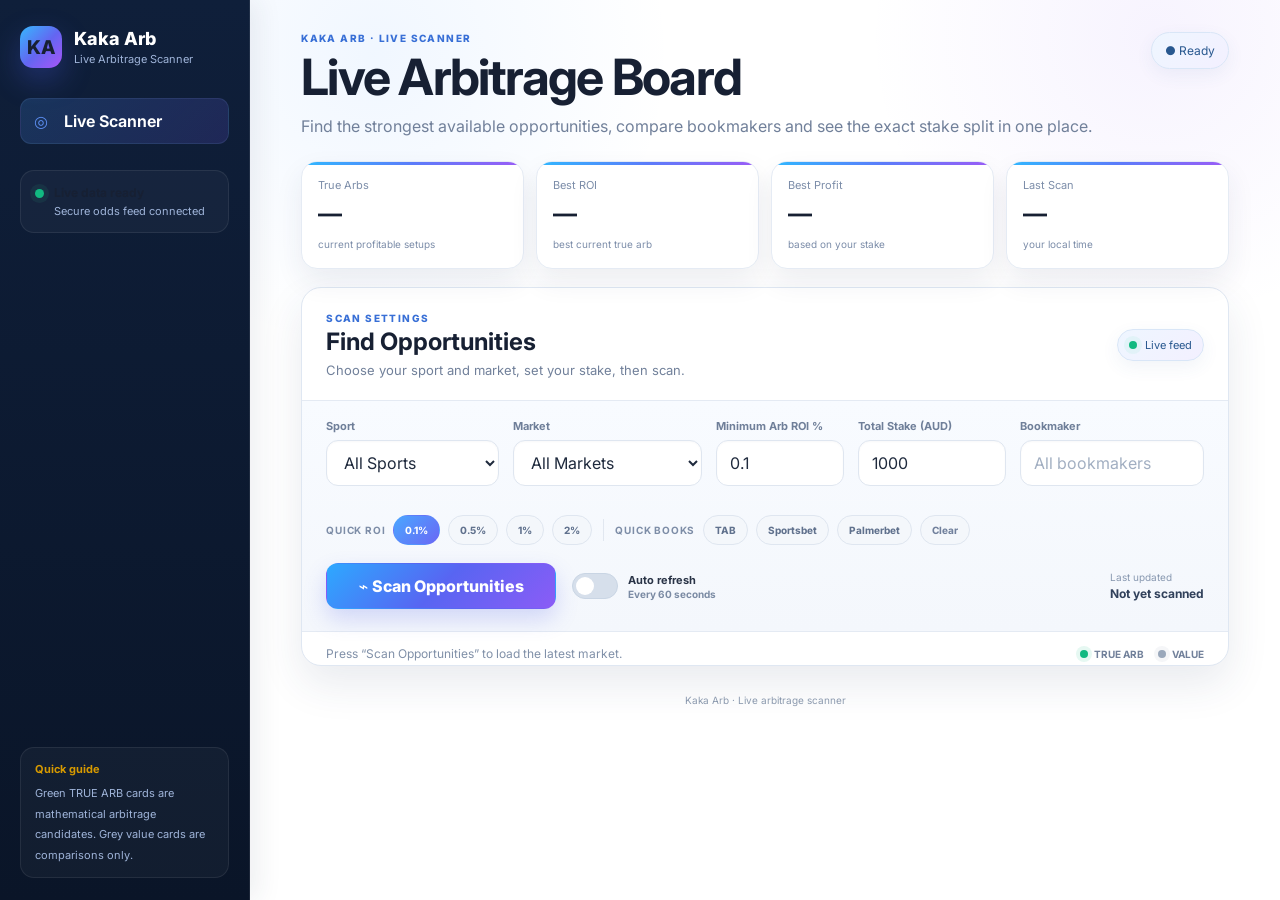
==== commit 61a617b8: "Change stake currency label to AUD" ====
--- a/index.html
+++ b/index.html
@@ -94,7 +94,7 @@
             </label>
 
             <label>
-              <span>Total Stake (SAR)</span>
+              <span>Total Stake (AUD)</span>
               <input id="liveStake" type="number" min="1" max="10000000" step="1" value="1000" inputmode="decimal" />
             </label>
 
--- a/market.css
+++ b/market.css
@@ -1,8 +1,22 @@
 .live-controls{grid-template-columns:1.05fr 1.15fr .78fr .9fr 1.12fr}
-.scan-cost{display:grid;gap:3px;padding:0 4px}.scan-cost span{font-size:10px;color:#8898b0}.scan-cost strong{font-size:11px;color:#315d96}
-.market-chip,.middle-chip{display:inline-flex;align-items:center;padding:4px 7px;border-radius:999px;font-size:9px;font-weight:800;letter-spacing:.04em;border:1px solid #dce7f5;background:#f2f7ff;color:#4d6f9f}
+.market-chip,.middle-chip,.guarantee-chip,.value-chip{display:inline-flex;align-items:center;padding:4px 8px;border-radius:999px;font-size:9px;font-weight:800;letter-spacing:.04em;border:1px solid #dce7f5;background:#f2f7ff;color:#4d6f9f}
 .middle-chip{background:#ecfbf5;border-color:#ccefe1;color:#0a815c}
+.guarantee-chip{background:#eafaf4;border-color:#cdeee1;color:#087553}
+.value-chip{background:#f3f5f8;border-color:#dfe5ec;color:#6c788a}
 .event-meta{flex-wrap:wrap}
+.legend-inline{display:flex;align-items:center;gap:14px;flex-wrap:wrap;color:#71809a;font-size:10px;font-weight:700}
+.legend-inline span{display:inline-flex;align-items:center;gap:6px}
+.legend-dot{display:inline-block;width:8px;height:8px;border-radius:50%}
+.legend-dot.arb{background:#12b981;box-shadow:0 0 0 4px rgba(18,185,129,.10)}
+.legend-dot.value{background:#9aa8bb;box-shadow:0 0 0 4px rgba(154,168,187,.10)}
+.value-warning{margin:10px 0;padding:10px 12px;border-radius:10px;background:#f7f8fa;border:1px solid #e3e8ef;color:#6f7f99;font-size:10px;font-weight:600}
+.guaranteed-card{border-left:4px solid #12b981}
+.value-card{border-left:4px solid #b2bcc9}
+.scanner-head h2{font-size:24px}
+.result-toolbar{padding-bottom:4px}
+.filter-panel{border-radius:0}
+.sidebar .nav{margin-top:6px}
+.sidebar .nav-item{pointer-events:none;cursor:default}
 @media(max-width:1250px){.live-controls{grid-template-columns:repeat(3,minmax(0,1fr))}}
-@media(max-width:900px){.live-controls{grid-template-columns:repeat(2,minmax(0,1fr))}.scan-cost{padding:0}}
-@media(max-width:680px){.live-controls{grid-template-columns:1fr}.scan-cost{width:100%}}
+@media(max-width:900px){.live-controls{grid-template-columns:repeat(2,minmax(0,1fr))}}
+@media(max-width:680px){.live-controls{grid-template-columns:1fr}.legend-inline{width:100%;justify-content:flex-start}.live-card{padding:15px}.event-meta{gap:6px}}
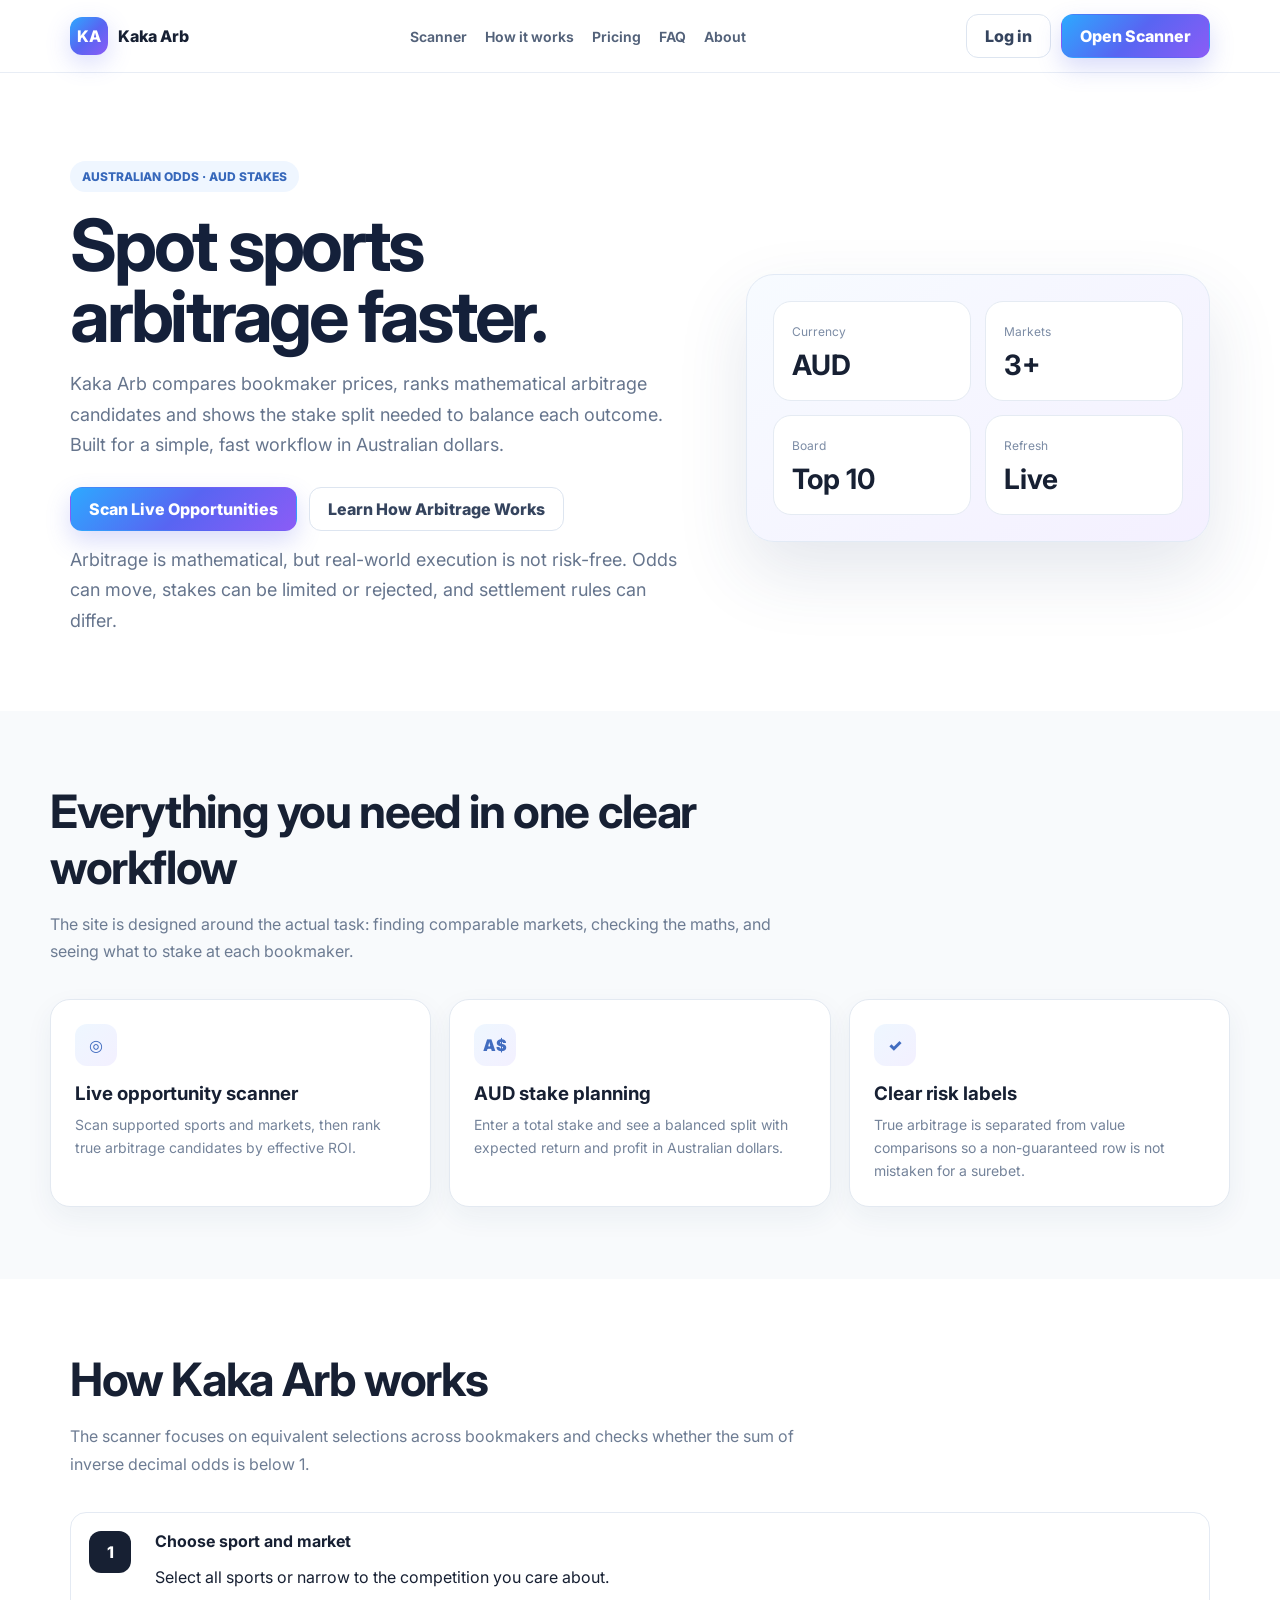
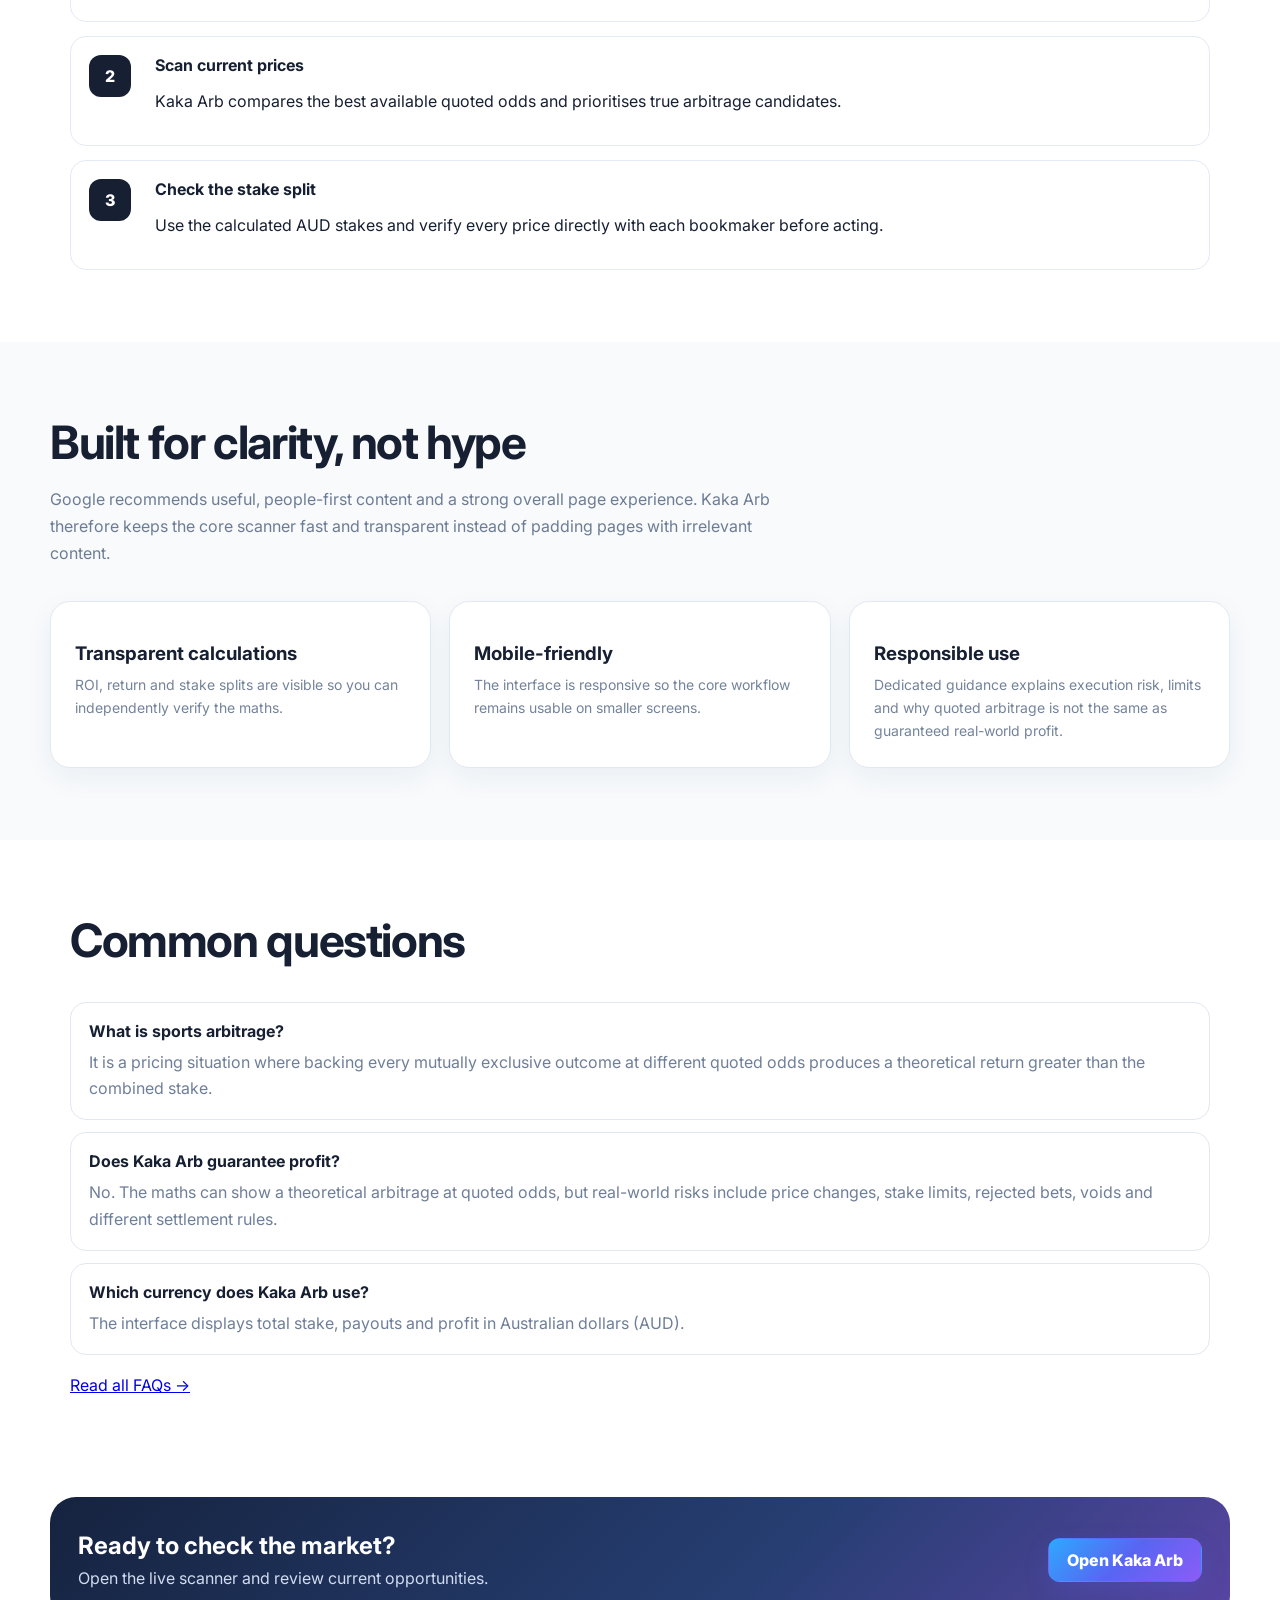
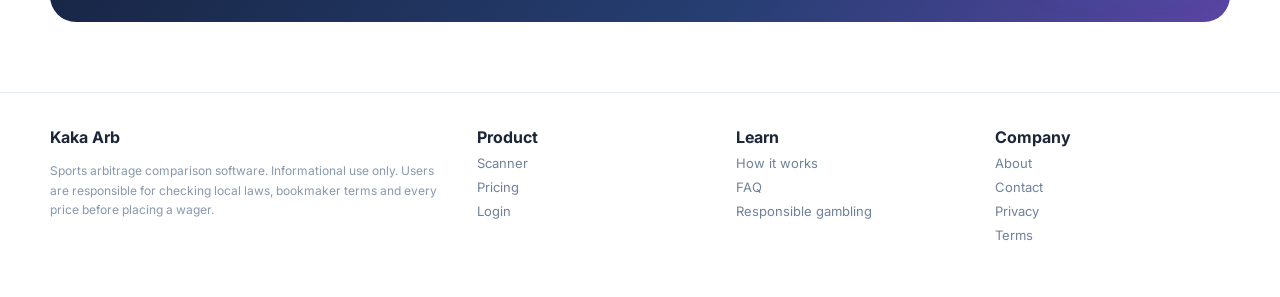
==== commit 6206aa8c: "Turn homepage into SEO-focused marketing site" ====
--- a/index.html
+++ b/index.html
@@ -1,154 +1 @@
-<!doctype html>
-<html lang="en">
-<head>
-  <meta charset="utf-8" />
-  <meta name="viewport" content="width=device-width, initial-scale=1" />
-  <meta name="description" content="Kaka Arb live sports arbitrage scanner." />
-  <title>Kaka Arb — Live Arbitrage Scanner</title>
-  <link rel="preconnect" href="https://fonts.googleapis.com">
-  <link rel="preconnect" href="https://fonts.gstatic.com" crossorigin>
-  <link href="https://fonts.googleapis.com/css2?family=Inter:wght@400;500;600;700;800&display=swap" rel="stylesheet">
-  <link rel="stylesheet" href="styles.css" />
-  <link rel="stylesheet" href="bright.css" />
-  <link rel="stylesheet" href="market.css" />
-</head>
-<body>
-  <div class="app-shell">
-    <aside class="sidebar">
-      <div class="brand-wrap">
-        <div class="brand-mark">KA</div>
-        <div>
-          <div class="brand">Kaka Arb</div>
-          <div class="brand-sub">Live Arbitrage Scanner</div>
-        </div>
-      </div>
-
-      <nav class="nav">
-        <button class="nav-item active" data-scroll="liveScanner"><span>◎</span> Live Scanner</button>
-      </nav>
-
-      <div class="sidebar-status">
-        <div class="status-dot"></div>
-        <div><strong>Live data ready</strong><span>Secure odds feed connected</span></div>
-      </div>
-
-      <div class="side-note">
-        <strong>Quick guide</strong>
-        <span>Green TRUE ARB cards are mathematical arbitrage candidates. Grey value cards are comparisons only.</span>
-      </div>
-    </aside>
-
-    <main class="main">
-      <header class="topbar">
-        <div>
-          <div class="eyebrow">KAKA ARB · LIVE SCANNER</div>
-          <h1>Live Arbitrage Board</h1>
-          <p>Find the strongest available opportunities, compare bookmakers and see the exact stake split in one place.</p>
-        </div>
-        <div class="status-pill" id="liveStatus">● Ready</div>
-      </header>
-
-      <section class="metric-strip" aria-label="Live scanner metrics">
-        <div class="metric-card"><span>True Arbs</span><strong id="metricCount">—</strong><small>current profitable setups</small></div>
-        <div class="metric-card"><span>Best ROI</span><strong id="metricBestRoi">—</strong><small>best current true arb</small></div>
-        <div class="metric-card"><span>Best Profit</span><strong id="metricBestProfit">—</strong><small>based on your stake</small></div>
-        <div class="metric-card"><span>Last Scan</span><strong id="metricLastScan">—</strong><small>your local time</small></div>
-      </section>
-
-      <section class="card scanner-card" id="liveScanner">
-        <div class="section-head scanner-head">
-          <div>
-            <div class="eyebrow">SCAN SETTINGS</div>
-            <h2>Find Opportunities</h2>
-            <p>Choose your sport and market, set your stake, then scan.</p>
-          </div>
-          <div class="scan-health"><span class="pulse"></span><span>Live feed</span></div>
-        </div>
-
-        <div class="filter-panel">
-          <div class="form-grid live-controls">
-            <label>
-              <span>Sport</span>
-              <select id="liveSport">
-                <option value="">All Sports</option>
-                <option value="nba">NBA</option>
-                <option value="nrl">NRL</option>
-                <option value="afl">AFL</option>
-                <option value="soccer_epl">English Premier League</option>
-              </select>
-            </label>
-
-            <label>
-              <span>Market</span>
-              <select id="liveMarket">
-                <option value="all">All Markets</option>
-                <option value="h2h">Moneyline / Match Winner</option>
-                <option value="spreads">Spreads / Handicaps</option>
-                <option value="totals">Totals / Over-Under</option>
-              </select>
-            </label>
-
-            <label>
-              <span>Minimum Arb ROI %</span>
-              <input id="liveMinProfit" type="number" min="0" max="50" step="0.1" value="0.1" inputmode="decimal" />
-            </label>
-
-            <label>
-              <span>Total Stake (AUD)</span>
-              <input id="liveStake" type="number" min="1" max="10000000" step="1" value="1000" inputmode="decimal" />
-            </label>
-
-            <label>
-              <span>Bookmaker</span>
-              <input id="liveBooks" type="text" placeholder="All bookmakers" autocomplete="off" />
-            </label>
-          </div>
-
-          <div class="preset-row" aria-label="Quick filters">
-            <span class="preset-label">Quick ROI</span>
-            <button class="chip-btn active" type="button" data-roi="0.1">0.1%</button>
-            <button class="chip-btn" type="button" data-roi="0.5">0.5%</button>
-            <button class="chip-btn" type="button" data-roi="1">1%</button>
-            <button class="chip-btn" type="button" data-roi="2">2%</button>
-            <span class="preset-divider"></span>
-            <span class="preset-label">Quick Books</span>
-            <button class="chip-btn" type="button" data-book="tab">TAB</button>
-            <button class="chip-btn" type="button" data-book="sportsbet">Sportsbet</button>
-            <button class="chip-btn" type="button" data-book="palmerbet">Palmerbet</button>
-            <button class="chip-btn subtle" type="button" data-book="">Clear</button>
-          </div>
-
-          <div class="filter-footer">
-            <button id="scanLiveBtn" class="primary-btn scan-btn" type="button"><span class="btn-icon">⌁</span> Scan Opportunities</button>
-
-            <label class="toggle-row" for="autoRefresh">
-              <input id="autoRefresh" type="checkbox" />
-              <span class="toggle-ui"></span>
-              <span class="toggle-copy"><strong>Auto refresh</strong><small>Every 60 seconds</small></span>
-            </label>
-
-            <div class="last-updated">
-              <span>Last updated</span>
-              <strong id="lastUpdated">Not yet scanned</strong>
-            </div>
-          </div>
-        </div>
-
-        <div class="result-toolbar">
-          <div id="liveMessage" class="empty-state live-message">Press “Scan Opportunities” to load the latest market.</div>
-          <div class="legend-inline">
-            <span><i class="legend-dot arb"></i> TRUE ARB</span>
-            <span><i class="legend-dot value"></i> VALUE</span>
-          </div>
-        </div>
-
-        <div id="liveResults" class="live-results"></div>
-      </section>
-
-      <footer>Kaka Arb · Live arbitrage scanner</footer>
-    </main>
-  </div>
-
-  <script src="live.js"></script>
-</body>
-</html>+<!doctype html><html lang="en-AU"><head><meta charset="utf-8"><meta name="viewport" content="width=device-width,initial-scale=1"><title>Kaka Arb Australia — Sports Arbitrage Scanner & Surebet Calculator</title><meta name="description" content="Kaka Arb helps Australian users compare bookmaker odds, identify mathematical sports arbitrage opportunities and calculate balanced stake splits in AUD."><link rel="canonical" href="https://arb-scanner-app.vercel.app/"><meta property="og:title" content="Kaka Arb — Australian Sports Arbitrage Scanner"><meta property="og:description" content="Compare bookmaker odds, scan for arbitrage opportunities and calculate stake splits in AUD."><meta property="og:type" content="website"><meta property="og:url" content="https://arb-scanner-app.vercel.app/"><meta name="twitter:card" content="summary_large_image"><meta name="theme-color" content="#172033"><link rel="manifest" href="/manifest.json"><link rel="preconnect" href="https://fonts.googleapis.com"><link rel="preconnect" href="https://fonts.gstatic.com" crossorigin><link href="https://fonts.googleapis.com/css2?family=Inter:wght@400;500;600;700;800&display=swap" rel="stylesheet"><link rel="stylesheet" href="/site.css"><script type="application/ld+json">{"@context":"https://schema.org","@graph":[{"@type":"WebSite","name":"Kaka Arb","url":"https://arb-scanner-app.vercel.app/","description":"Australian sports arbitrage scanner and odds comparison tool."},{"@type":"SoftwareApplication","name":"Kaka Arb","applicationCategory":"FinanceApplication","operatingSystem":"Web","url":"https://arb-scanner-app.vercel.app/scanner.html","description":"Sports arbitrage scanning and stake calculation tool displaying values in Australian dollars.","offers":{"@type":"Offer","price":"0","priceCurrency":"AUD"}}]}</script></head><body><header class="site-header"><nav class="site-nav"><a class="site-brand" href="/"><span class="site-logo">KA</span><span>Kaka Arb</span></a><div class="nav-links"><a href="/scanner.html">Scanner</a><a href="/how-it-works.html">How it works</a><a href="/pricing.html">Pricing</a><a href="/faq.html">FAQ</a><a href="/about.html">About</a></div><div class="nav-actions"><a class="btn btn-secondary" href="/login.html">Log in</a><a class="btn btn-primary" href="/scanner.html">Open Scanner</a></div></nav></header><main><section class="hero"><div><span class="hero-badge">AUSTRALIAN ODDS · AUD STAKES</span><h1>Spot sports arbitrage faster.</h1><p>Kaka Arb compares bookmaker prices, ranks mathematical arbitrage candidates and shows the stake split needed to balance each outcome. Built for a simple, fast workflow in Australian dollars.</p><div class="hero-actions"><a class="btn btn-primary" href="/scanner.html">Scan Live Opportunities</a><a class="btn btn-secondary" href="/how-it-works.html">Learn How Arbitrage Works</a></div><p class="disclaimer">Arbitrage is mathematical, but real-world execution is not risk-free. Odds can move, stakes can be limited or rejected, and settlement rules can differ.</p></div><div class="hero-card"><div class="hero-stat-grid"><div class="hero-stat"><span>Currency</span><strong>AUD</strong></div><div class="hero-stat"><span>Markets</span><strong>3+</strong></div><div class="hero-stat"><span>Board</span><strong>Top 10</strong></div><div class="hero-stat"><span>Refresh</span><strong>Live</strong></div></div></div></section><section class="section alt"><div class="inner"><div class="section-headline"><h2>Everything you need in one clear workflow</h2><p>The site is designed around the actual task: finding comparable markets, checking the maths, and seeing what to stake at each bookmaker.</p></div><div class="grid-3"><article class="feature-card"><div class="feature-icon">◎</div><h3>Live opportunity scanner</h3><p>Scan supported sports and markets, then rank true arbitrage candidates by effective ROI.</p></article><article class="feature-card"><div class="feature-icon">A$</div><h3>AUD stake planning</h3><p>Enter a total stake and see a balanced split with expected return and profit in Australian dollars.</p></article><article class="feature-card"><div class="feature-icon">✓</div><h3>Clear risk labels</h3><p>True arbitrage is separated from value comparisons so a non-guaranteed row is not mistaken for a surebet.</p></article></div></div></section><section class="section"><div class="section-headline"><h2>How Kaka Arb works</h2><p>The scanner focuses on equivalent selections across bookmakers and checks whether the sum of inverse decimal odds is below 1.</p></div><div class="steps"><div class="step"><div class="step-num">1</div><div><strong>Choose sport and market</strong><p>Select all sports or narrow to the competition you care about.</p></div></div><div class="step"><div class="step-num">2</div><div><strong>Scan current prices</strong><p>Kaka Arb compares the best available quoted odds and prioritises true arbitrage candidates.</p></div></div><div class="step"><div class="step-num">3</div><div><strong>Check the stake split</strong><p>Use the calculated AUD stakes and verify every price directly with each bookmaker before acting.</p></div></div></div></section><section class="section alt"><div class="inner"><div class="section-headline"><h2>Built for clarity, not hype</h2><p>Google recommends useful, people-first content and a strong overall page experience. Kaka Arb therefore keeps the core scanner fast and transparent instead of padding pages with irrelevant content.</p></div><div class="grid-3"><article class="feature-card"><h3>Transparent calculations</h3><p>ROI, return and stake splits are visible so you can independently verify the maths.</p></article><article class="feature-card"><h3>Mobile-friendly</h3><p>The interface is responsive so the core workflow remains usable on smaller screens.</p></article><article class="feature-card"><h3>Responsible use</h3><p>Dedicated guidance explains execution risk, limits and why quoted arbitrage is not the same as guaranteed real-world profit.</p></article></div></div></section><section class="section"><div class="section-headline"><h2>Common questions</h2></div><div class="faq-list"><div class="faq-item"><h3>What is sports arbitrage?</h3><p>It is a pricing situation where backing every mutually exclusive outcome at different quoted odds produces a theoretical return greater than the combined stake.</p></div><div class="faq-item"><h3>Does Kaka Arb guarantee profit?</h3><p>No. The maths can show a theoretical arbitrage at quoted odds, but real-world risks include price changes, stake limits, rejected bets, voids and different settlement rules.</p></div><div class="faq-item"><h3>Which currency does Kaka Arb use?</h3><p>The interface displays total stake, payouts and profit in Australian dollars (AUD).</p></div></div><div style="margin-top:20px"><a href="/faq.html">Read all FAQs →</a></div></section><section class="cta"><div><h2>Ready to check the market?</h2><p>Open the live scanner and review current opportunities.</p></div><a class="btn btn-primary" href="/scanner.html">Open Kaka Arb</a></section></main><footer class="site-footer"><div class="footer-inner"><div><strong>Kaka Arb</strong><p class="disclaimer">Sports arbitrage comparison software. Informational use only. Users are responsible for checking local laws, bookmaker terms and every price before placing a wager.</p></div><div><strong>Product</strong><a href="/scanner.html">Scanner</a><a href="/pricing.html">Pricing</a><a href="/login.html">Login</a></div><div><strong>Learn</strong><a href="/how-it-works.html">How it works</a><a href="/faq.html">FAQ</a><a href="/responsible-gambling.html">Responsible gambling</a></div><div><strong>Company</strong><a href="/about.html">About</a><a href="/contact.html">Contact</a><a href="/privacy.html">Privacy</a><a href="/terms.html">Terms</a></div></div></footer></body></html>
--- a/site.css
+++ b/site.css
@@ -0,0 +1 @@
+*{box-sizing:border-box}html{scroll-behavior:smooth}body{margin:0;font-family:Inter,system-ui,sans-serif;color:#172033;background:#fff}.site-header{position:sticky;top:0;z-index:50;background:rgba(255,255,255,.94);backdrop-filter:blur(16px);border-bottom:1px solid #e8edf5}.site-nav{max-width:1180px;margin:auto;display:flex;align-items:center;justify-content:space-between;padding:14px 20px;gap:18px}.site-brand{display:flex;align-items:center;gap:10px;text-decoration:none;color:#172033;font-weight:800}.site-logo{width:38px;height:38px;border-radius:12px;display:grid;place-items:center;color:#fff;background:linear-gradient(135deg,#2da9ff,#5865f2 52%,#8b5cf6);box-shadow:0 8px 24px rgba(88,101,242,.22)}.nav-links{display:flex;gap:18px;align-items:center;flex-wrap:wrap}.nav-links a{text-decoration:none;color:#53627a;font-size:14px;font-weight:650}.nav-links a:hover{color:#315fd8}.nav-actions{display:flex;gap:10px}.btn{display:inline-flex;align-items:center;justify-content:center;min-height:44px;padding:0 18px;border-radius:12px;text-decoration:none;font-weight:800;border:1px solid transparent}.btn-primary{color:#fff;background:linear-gradient(135deg,#2da9ff,#5865f2 50%,#8b5cf6);box-shadow:0 10px 24px rgba(82,95,232,.22)}.btn-secondary{color:#35445e;background:#fff;border-color:#dde5f0}.hero{max-width:1180px;margin:auto;padding:88px 20px 56px;display:grid;grid-template-columns:1.15fr .85fr;gap:48px;align-items:center}.hero-badge{display:inline-flex;padding:8px 12px;border-radius:999px;background:#eff6ff;color:#3768bb;font-size:12px;font-weight:800}.hero h1{font-size:clamp(42px,6vw,72px);line-height:.98;letter-spacing:-.045em;margin:18px 0;color:#14203a}.hero p{font-size:18px;line-height:1.7;color:#66758d;max-width:700px}.hero-actions{display:flex;gap:12px;flex-wrap:wrap;margin-top:26px}.hero-card{background:linear-gradient(145deg,#f7fbff,#f4f0ff);border:1px solid #e2eaf5;border-radius:28px;padding:26px;box-shadow:0 30px 70px rgba(46,71,113,.13)}.hero-stat-grid{display:grid;grid-template-columns:repeat(2,1fr);gap:14px}.hero-stat{background:#fff;border:1px solid #e5ebf3;border-radius:18px;padding:18px}.hero-stat span{font-size:12px;color:#7c8ca5}.hero-stat strong{display:block;font-size:28px;margin-top:8px}.section{max-width:1180px;margin:auto;padding:72px 20px}.section.alt{max-width:none;background:#f8fafc}.section.alt>.inner{max-width:1180px;margin:auto}.section-headline{max-width:760px;margin-bottom:34px}.section-headline h2{font-size:clamp(30px,4vw,46px);margin:0 0 12px;letter-spacing:-.03em}.section-headline p{color:#6d7c93;line-height:1.7}.grid-3{display:grid;grid-template-columns:repeat(3,1fr);gap:18px}.feature-card{border:1px solid #e3e9f1;border-radius:20px;padding:24px;background:#fff;box-shadow:0 10px 28px rgba(41,61,98,.06)}.feature-icon{width:42px;height:42px;border-radius:12px;display:grid;place-items:center;background:linear-gradient(135deg,#eef7ff,#f3f0ff);color:#426dc0;font-weight:900}.feature-card h3{margin:16px 0 8px}.feature-card p{margin:0;color:#74839a;line-height:1.65;font-size:14px}.steps{display:grid;gap:14px}.step{display:grid;grid-template-columns:50px 1fr;gap:16px;align-items:start;padding:18px;border:1px solid #e4eaf3;border-radius:16px;background:#fff}.step-num{width:42px;height:42px;border-radius:12px;display:grid;place-items:center;background:#172033;color:#fff;font-weight:800}.faq-list{display:grid;gap:12px}.faq-item{border:1px solid #e2e8f0;border-radius:16px;padding:18px;background:#fff}.faq-item h3{margin:0 0 8px;font-size:16px}.faq-item p{margin:0;color:#6f7f99;line-height:1.65}.cta{max-width:1180px;margin:30px auto 70px;padding:34px 28px;border-radius:26px;background:linear-gradient(135deg,#16233f,#263e72 60%,#5945a3);color:#fff;display:flex;justify-content:space-between;gap:24px;align-items:center}.cta h2{margin:0 0 8px}.cta p{margin:0;color:#d2dcf0}.content-page{max-width:900px;margin:auto;padding:64px 20px 90px}.content-page h1{font-size:44px;margin:0 0 12px}.content-page h2{margin-top:34px}.content-page p,.content-page li{color:#66758d;line-height:1.75}.form-card{max-width:520px;margin:60px auto;padding:30px;border:1px solid #e3e9f1;border-radius:22px;box-shadow:0 20px 50px rgba(36,59,96,.09)}.form-card h1{margin-top:0}.form-row{display:grid;gap:7px;margin-bottom:14px}.form-row label{font-size:13px;font-weight:700;color:#52627a}.form-row input,.form-row textarea{min-height:46px;border:1px solid #dce5ef;border-radius:12px;padding:12px;font:inherit}.form-row textarea{min-height:130px}.site-footer{border-top:1px solid #e7edf5;padding:34px 20px 46px;color:#71819a}.footer-inner{max-width:1180px;margin:auto;display:grid;grid-template-columns:1.2fr repeat(3,.7fr);gap:24px}.footer-inner a{display:block;text-decoration:none;color:#71819a;margin:8px 0;font-size:13px}.footer-inner strong{color:#1b2638}.disclaimer{margin-top:14px;font-size:12px;line-height:1.6;color:#8a98ac}.scanner-shell{max-width:1500px;margin:auto}.auth-note{font-size:12px;color:#7a899f;margin-top:12px}.notice{padding:12px 14px;border-radius:12px;background:#eef7ff;color:#365f99;font-size:13px}.error{background:#fff1f3;color:#a33c51}.success{background:#ecfbf5;color:#0d7c5b}@media(max-width:900px){.hero{grid-template-columns:1fr}.grid-3{grid-template-columns:1fr}.footer-inner{grid-template-columns:1fr 1fr}.nav-links{display:none}}@media(max-width:620px){.hero{padding-top:52px}.hero-stat-grid{grid-template-columns:1fr}.site-nav{align-items:flex-start}.nav-actions .btn-secondary{display:none}.cta{margin-left:12px;margin-right:12px;align-items:flex-start;flex-direction:column}.footer-inner{grid-template-columns:1fr}}
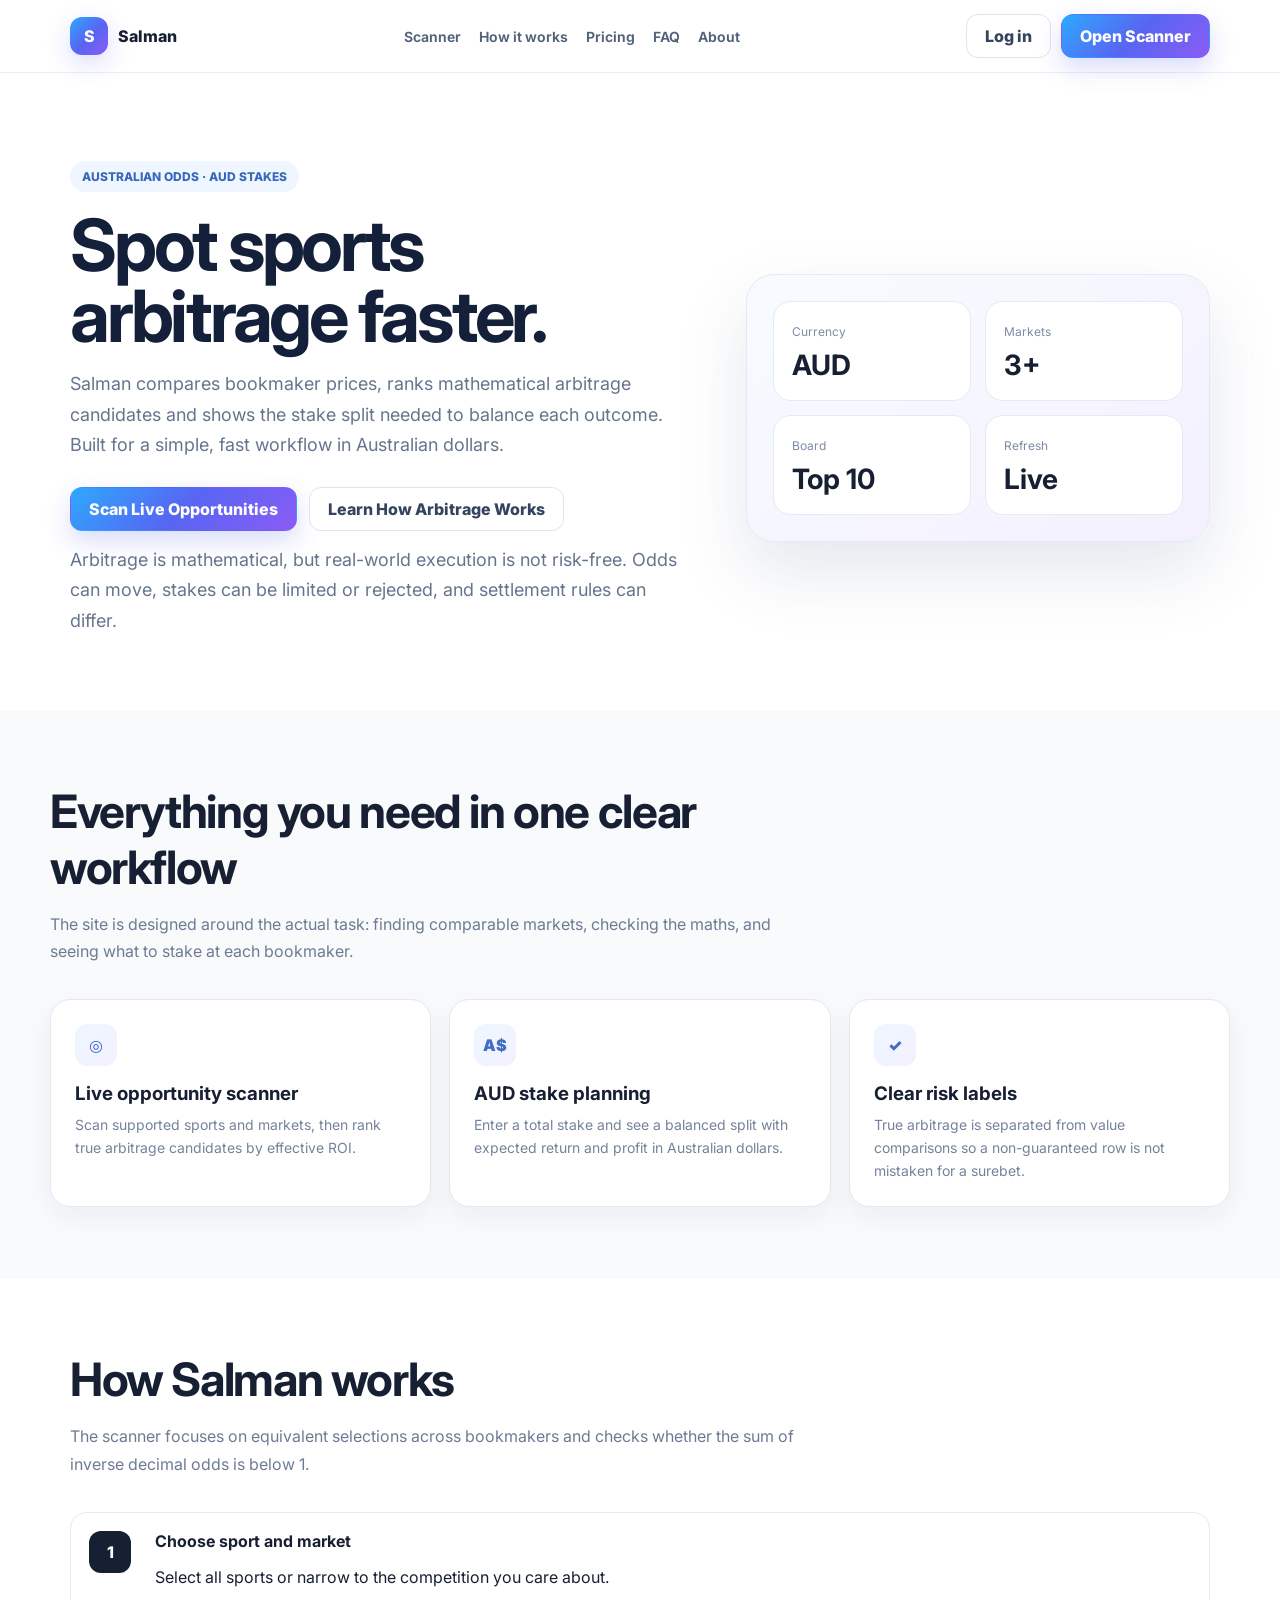
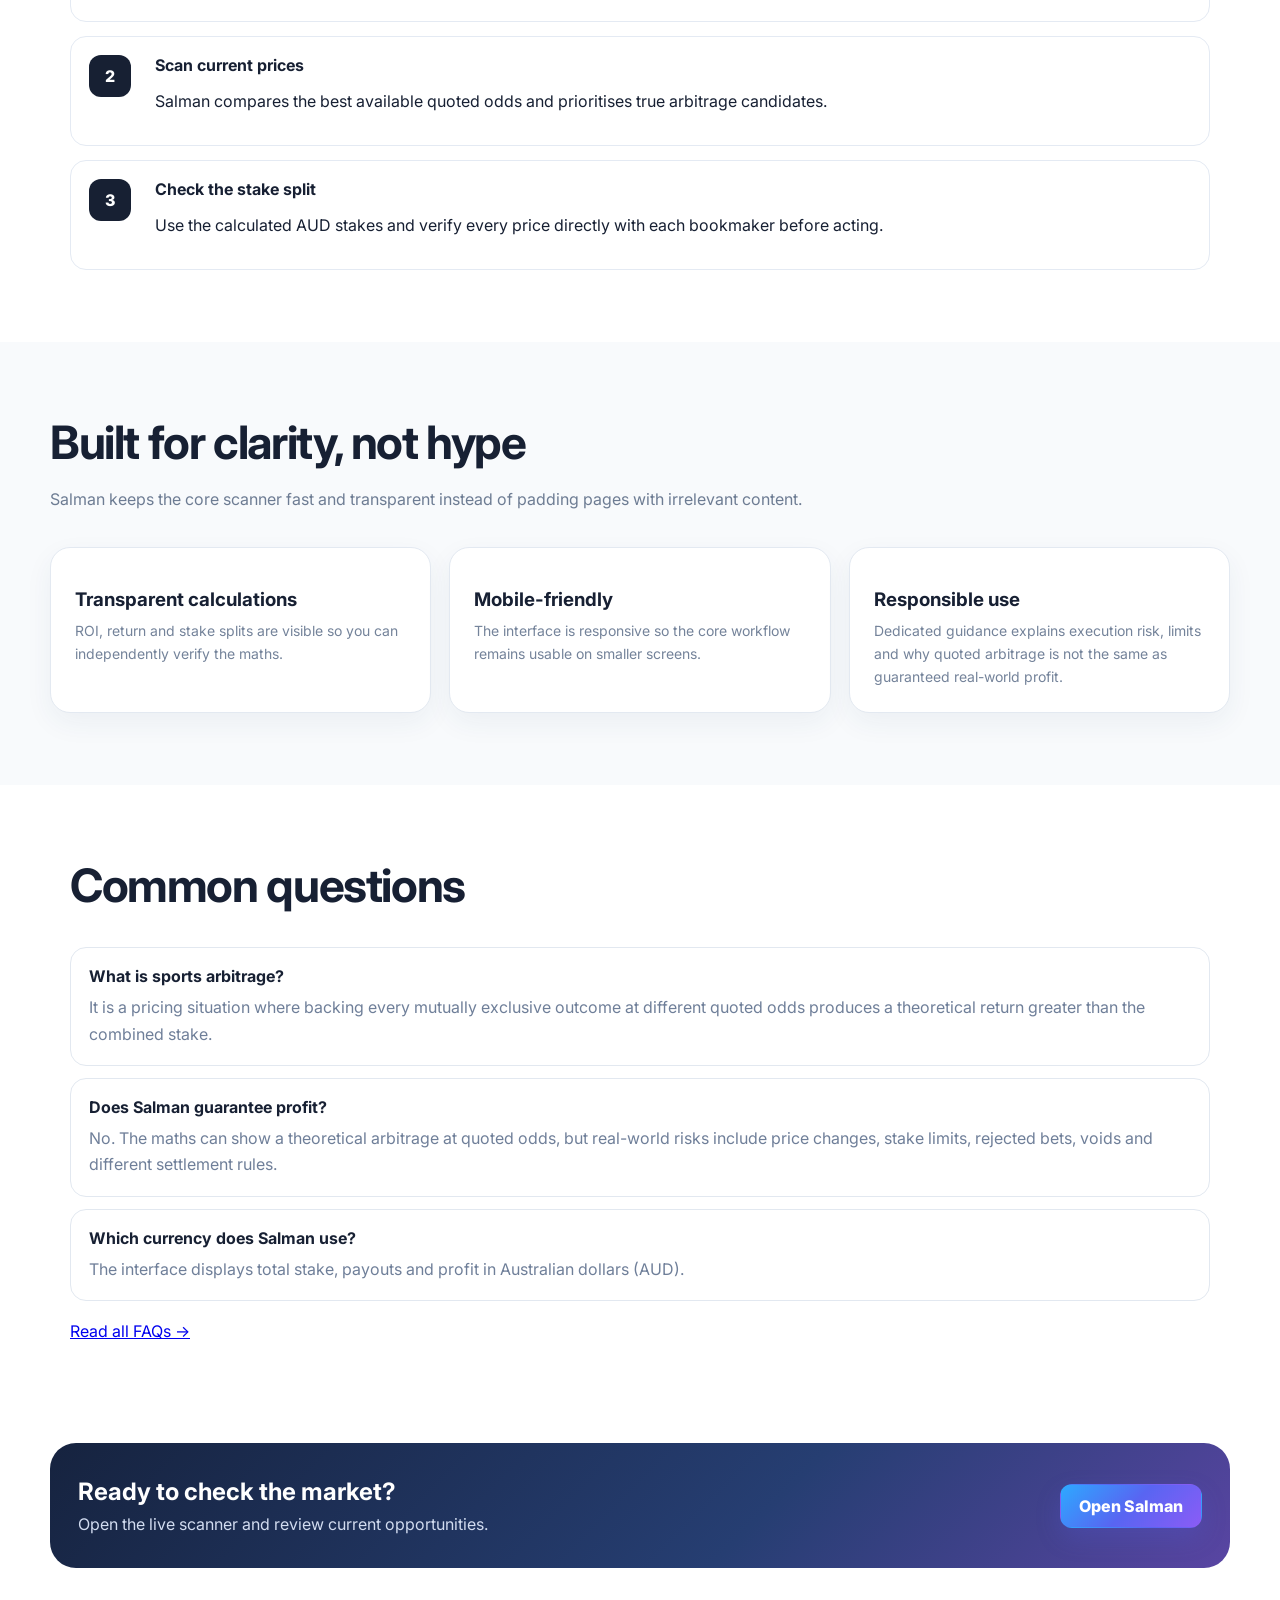
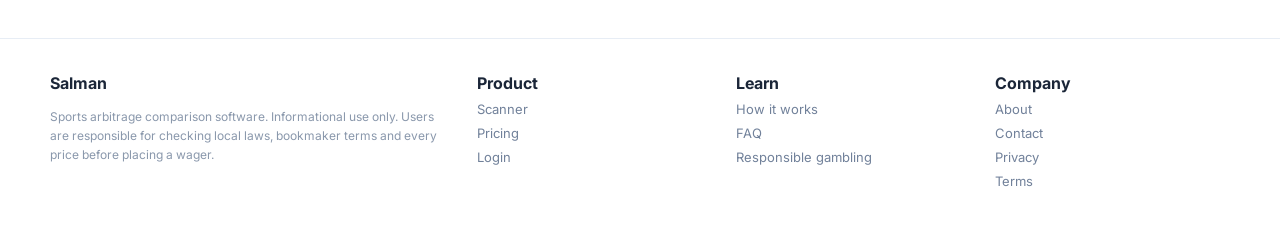
==== commit 2977d5d6: "Rename Kaka Arb brand to Salman" ====
--- a/index.html
+++ b/index.html
@@ -1 +1 @@
-<!doctype html><html lang="en-AU"><head><meta charset="utf-8"><meta name="viewport" content="width=device-width,initial-scale=1"><title>Kaka Arb Australia — Sports Arbitrage Scanner & Surebet Calculator</title><meta name="description" content="Kaka Arb helps Australian users compare bookmaker odds, identify mathematical sports arbitrage opportunities and calculate balanced stake splits in AUD."><link rel="canonical" href="https://arb-scanner-app.vercel.app/"><meta property="og:title" content="Kaka Arb — Australian Sports Arbitrage Scanner"><meta property="og:description" content="Compare bookmaker odds, scan for arbitrage opportunities and calculate stake splits in AUD."><meta property="og:type" content="website"><meta property="og:url" content="https://arb-scanner-app.vercel.app/"><meta name="twitter:card" content="summary_large_image"><meta name="theme-color" content="#172033"><link rel="manifest" href="/manifest.json"><link rel="preconnect" href="https://fonts.googleapis.com"><link rel="preconnect" href="https://fonts.gstatic.com" crossorigin><link href="https://fonts.googleapis.com/css2?family=Inter:wght@400;500;600;700;800&display=swap" rel="stylesheet"><link rel="stylesheet" href="/site.css"><script type="application/ld+json">{"@context":"https://schema.org","@graph":[{"@type":"WebSite","name":"Kaka Arb","url":"https://arb-scanner-app.vercel.app/","description":"Australian sports arbitrage scanner and odds comparison tool."},{"@type":"SoftwareApplication","name":"Kaka Arb","applicationCategory":"FinanceApplication","operatingSystem":"Web","url":"https://arb-scanner-app.vercel.app/scanner.html","description":"Sports arbitrage scanning and stake calculation tool displaying values in Australian dollars.","offers":{"@type":"Offer","price":"0","priceCurrency":"AUD"}}]}</script></head><body><header class="site-header"><nav class="site-nav"><a class="site-brand" href="/"><span class="site-logo">KA</span><span>Kaka Arb</span></a><div class="nav-links"><a href="/scanner.html">Scanner</a><a href="/how-it-works.html">How it works</a><a href="/pricing.html">Pricing</a><a href="/faq.html">FAQ</a><a href="/about.html">About</a></div><div class="nav-actions"><a class="btn btn-secondary" href="/login.html">Log in</a><a class="btn btn-primary" href="/scanner.html">Open Scanner</a></div></nav></header><main><section class="hero"><div><span class="hero-badge">AUSTRALIAN ODDS · AUD STAKES</span><h1>Spot sports arbitrage faster.</h1><p>Kaka Arb compares bookmaker prices, ranks mathematical arbitrage candidates and shows the stake split needed to balance each outcome. Built for a simple, fast workflow in Australian dollars.</p><div class="hero-actions"><a class="btn btn-primary" href="/scanner.html">Scan Live Opportunities</a><a class="btn btn-secondary" href="/how-it-works.html">Learn How Arbitrage Works</a></div><p class="disclaimer">Arbitrage is mathematical, but real-world execution is not risk-free. Odds can move, stakes can be limited or rejected, and settlement rules can differ.</p></div><div class="hero-card"><div class="hero-stat-grid"><div class="hero-stat"><span>Currency</span><strong>AUD</strong></div><div class="hero-stat"><span>Markets</span><strong>3+</strong></div><div class="hero-stat"><span>Board</span><strong>Top 10</strong></div><div class="hero-stat"><span>Refresh</span><strong>Live</strong></div></div></div></section><section class="section alt"><div class="inner"><div class="section-headline"><h2>Everything you need in one clear workflow</h2><p>The site is designed around the actual task: finding comparable markets, checking the maths, and seeing what to stake at each bookmaker.</p></div><div class="grid-3"><article class="feature-card"><div class="feature-icon">◎</div><h3>Live opportunity scanner</h3><p>Scan supported sports and markets, then rank true arbitrage candidates by effective ROI.</p></article><article class="feature-card"><div class="feature-icon">A$</div><h3>AUD stake planning</h3><p>Enter a total stake and see a balanced split with expected return and profit in Australian dollars.</p></article><article class="feature-card"><div class="feature-icon">✓</div><h3>Clear risk labels</h3><p>True arbitrage is separated from value comparisons so a non-guaranteed row is not mistaken for a surebet.</p></article></div></div></section><section class="section"><div class="section-headline"><h2>How Kaka Arb works</h2><p>The scanner focuses on equivalent selections across bookmakers and checks whether the sum of inverse decimal odds is below 1.</p></div><div class="steps"><div class="step"><div class="step-num">1</div><div><strong>Choose sport and market</strong><p>Select all sports or narrow to the competition you care about.</p></div></div><div class="step"><div class="step-num">2</div><div><strong>Scan current prices</strong><p>Kaka Arb compares the best available quoted odds and prioritises true arbitrage candidates.</p></div></div><div class="step"><div class="step-num">3</div><div><strong>Check the stake split</strong><p>Use the calculated AUD stakes and verify every price directly with each bookmaker before acting.</p></div></div></div></section><section class="section alt"><div class="inner"><div class="section-headline"><h2>Built for clarity, not hype</h2><p>Google recommends useful, people-first content and a strong overall page experience. Kaka Arb therefore keeps the core scanner fast and transparent instead of padding pages with irrelevant content.</p></div><div class="grid-3"><article class="feature-card"><h3>Transparent calculations</h3><p>ROI, return and stake splits are visible so you can independently verify the maths.</p></article><article class="feature-card"><h3>Mobile-friendly</h3><p>The interface is responsive so the core workflow remains usable on smaller screens.</p></article><article class="feature-card"><h3>Responsible use</h3><p>Dedicated guidance explains execution risk, limits and why quoted arbitrage is not the same as guaranteed real-world profit.</p></article></div></div></section><section class="section"><div class="section-headline"><h2>Common questions</h2></div><div class="faq-list"><div class="faq-item"><h3>What is sports arbitrage?</h3><p>It is a pricing situation where backing every mutually exclusive outcome at different quoted odds produces a theoretical return greater than the combined stake.</p></div><div class="faq-item"><h3>Does Kaka Arb guarantee profit?</h3><p>No. The maths can show a theoretical arbitrage at quoted odds, but real-world risks include price changes, stake limits, rejected bets, voids and different settlement rules.</p></div><div class="faq-item"><h3>Which currency does Kaka Arb use?</h3><p>The interface displays total stake, payouts and profit in Australian dollars (AUD).</p></div></div><div style="margin-top:20px"><a href="/faq.html">Read all FAQs →</a></div></section><section class="cta"><div><h2>Ready to check the market?</h2><p>Open the live scanner and review current opportunities.</p></div><a class="btn btn-primary" href="/scanner.html">Open Kaka Arb</a></section></main><footer class="site-footer"><div class="footer-inner"><div><strong>Kaka Arb</strong><p class="disclaimer">Sports arbitrage comparison software. Informational use only. Users are responsible for checking local laws, bookmaker terms and every price before placing a wager.</p></div><div><strong>Product</strong><a href="/scanner.html">Scanner</a><a href="/pricing.html">Pricing</a><a href="/login.html">Login</a></div><div><strong>Learn</strong><a href="/how-it-works.html">How it works</a><a href="/faq.html">FAQ</a><a href="/responsible-gambling.html">Responsible gambling</a></div><div><strong>Company</strong><a href="/about.html">About</a><a href="/contact.html">Contact</a><a href="/privacy.html">Privacy</a><a href="/terms.html">Terms</a></div></div></footer></body></html>+<!doctype html><html lang="en-AU"><head><meta charset="utf-8"><meta name="viewport" content="width=device-width,initial-scale=1"><title>Salman Australia — Sports Arbitrage Scanner & Surebet Calculator</title><meta name="description" content="Salman helps Australian users compare bookmaker odds, identify mathematical sports arbitrage opportunities and calculate balanced stake splits in AUD."><link rel="canonical" href="https://arb-scanner-app.vercel.app/"><meta property="og:title" content="Salman — Australian Sports Arbitrage Scanner"><meta property="og:description" content="Compare bookmaker odds, scan for arbitrage opportunities and calculate stake splits in AUD."><meta property="og:type" content="website"><meta property="og:url" content="https://arb-scanner-app.vercel.app/"><meta name="twitter:card" content="summary_large_image"><meta name="theme-color" content="#172033"><link rel="manifest" href="/manifest.json"><link rel="preconnect" href="https://fonts.googleapis.com"><link rel="preconnect" href="https://fonts.gstatic.com" crossorigin><link href="https://fonts.googleapis.com/css2?family=Inter:wght@400;500;600;700;800&display=swap" rel="stylesheet"><link rel="stylesheet" href="/site.css"><script type="application/ld+json">{"@context":"https://schema.org","@graph":[{"@type":"WebSite","name":"Salman","url":"https://arb-scanner-app.vercel.app/","description":"Australian sports arbitrage scanner and odds comparison tool."},{"@type":"SoftwareApplication","name":"Salman","applicationCategory":"FinanceApplication","operatingSystem":"Web","url":"https://arb-scanner-app.vercel.app/scanner.html","description":"Sports arbitrage scanning and stake calculation tool displaying values in Australian dollars.","offers":{"@type":"Offer","price":"0","priceCurrency":"AUD"}}]}</script></head><body><header class="site-header"><nav class="site-nav"><a class="site-brand" href="/"><span class="site-logo">S</span><span>Salman</span></a><div class="nav-links"><a href="/scanner.html">Scanner</a><a href="/how-it-works.html">How it works</a><a href="/pricing.html">Pricing</a><a href="/faq.html">FAQ</a><a href="/about.html">About</a></div><div class="nav-actions"><a class="btn btn-secondary" href="/login.html">Log in</a><a class="btn btn-primary" href="/scanner.html">Open Scanner</a></div></nav></header><main><section class="hero"><div><span class="hero-badge">AUSTRALIAN ODDS · AUD STAKES</span><h1>Spot sports arbitrage faster.</h1><p>Salman compares bookmaker prices, ranks mathematical arbitrage candidates and shows the stake split needed to balance each outcome. Built for a simple, fast workflow in Australian dollars.</p><div class="hero-actions"><a class="btn btn-primary" href="/scanner.html">Scan Live Opportunities</a><a class="btn btn-secondary" href="/how-it-works.html">Learn How Arbitrage Works</a></div><p class="disclaimer">Arbitrage is mathematical, but real-world execution is not risk-free. Odds can move, stakes can be limited or rejected, and settlement rules can differ.</p></div><div class="hero-card"><div class="hero-stat-grid"><div class="hero-stat"><span>Currency</span><strong>AUD</strong></div><div class="hero-stat"><span>Markets</span><strong>3+</strong></div><div class="hero-stat"><span>Board</span><strong>Top 10</strong></div><div class="hero-stat"><span>Refresh</span><strong>Live</strong></div></div></div></section><section class="section alt"><div class="inner"><div class="section-headline"><h2>Everything you need in one clear workflow</h2><p>The site is designed around the actual task: finding comparable markets, checking the maths, and seeing what to stake at each bookmaker.</p></div><div class="grid-3"><article class="feature-card"><div class="feature-icon">◎</div><h3>Live opportunity scanner</h3><p>Scan supported sports and markets, then rank true arbitrage candidates by effective ROI.</p></article><article class="feature-card"><div class="feature-icon">A$</div><h3>AUD stake planning</h3><p>Enter a total stake and see a balanced split with expected return and profit in Australian dollars.</p></article><article class="feature-card"><div class="feature-icon">✓</div><h3>Clear risk labels</h3><p>True arbitrage is separated from value comparisons so a non-guaranteed row is not mistaken for a surebet.</p></article></div></div></section><section class="section"><div class="section-headline"><h2>How Salman works</h2><p>The scanner focuses on equivalent selections across bookmakers and checks whether the sum of inverse decimal odds is below 1.</p></div><div class="steps"><div class="step"><div class="step-num">1</div><div><strong>Choose sport and market</strong><p>Select all sports or narrow to the competition you care about.</p></div></div><div class="step"><div class="step-num">2</div><div><strong>Scan current prices</strong><p>Salman compares the best available quoted odds and prioritises true arbitrage candidates.</p></div></div><div class="step"><div class="step-num">3</div><div><strong>Check the stake split</strong><p>Use the calculated AUD stakes and verify every price directly with each bookmaker before acting.</p></div></div></div></section><section class="section alt"><div class="inner"><div class="section-headline"><h2>Built for clarity, not hype</h2><p>Salman keeps the core scanner fast and transparent instead of padding pages with irrelevant content.</p></div><div class="grid-3"><article class="feature-card"><h3>Transparent calculations</h3><p>ROI, return and stake splits are visible so you can independently verify the maths.</p></article><article class="feature-card"><h3>Mobile-friendly</h3><p>The interface is responsive so the core workflow remains usable on smaller screens.</p></article><article class="feature-card"><h3>Responsible use</h3><p>Dedicated guidance explains execution risk, limits and why quoted arbitrage is not the same as guaranteed real-world profit.</p></article></div></div></section><section class="section"><div class="section-headline"><h2>Common questions</h2></div><div class="faq-list"><div class="faq-item"><h3>What is sports arbitrage?</h3><p>It is a pricing situation where backing every mutually exclusive outcome at different quoted odds produces a theoretical return greater than the combined stake.</p></div><div class="faq-item"><h3>Does Salman guarantee profit?</h3><p>No. The maths can show a theoretical arbitrage at quoted odds, but real-world risks include price changes, stake limits, rejected bets, voids and different settlement rules.</p></div><div class="faq-item"><h3>Which currency does Salman use?</h3><p>The interface displays total stake, payouts and profit in Australian dollars (AUD).</p></div></div><div style="margin-top:20px"><a href="/faq.html">Read all FAQs →</a></div></section><section class="cta"><div><h2>Ready to check the market?</h2><p>Open the live scanner and review current opportunities.</p></div><a class="btn btn-primary" href="/scanner.html">Open Salman</a></section></main><footer class="site-footer"><div class="footer-inner"><div><strong>Salman</strong><p class="disclaimer">Sports arbitrage comparison software. Informational use only. Users are responsible for checking local laws, bookmaker terms and every price before placing a wager.</p></div><div><strong>Product</strong><a href="/scanner.html">Scanner</a><a href="/pricing.html">Pricing</a><a href="/login.html">Login</a></div><div><strong>Learn</strong><a href="/how-it-works.html">How it works</a><a href="/faq.html">FAQ</a><a href="/responsible-gambling.html">Responsible gambling</a></div><div><strong>Company</strong><a href="/about.html">About</a><a href="/contact.html">Contact</a><a href="/privacy.html">Privacy</a><a href="/terms.html">Terms</a></div></div></footer></body></html>
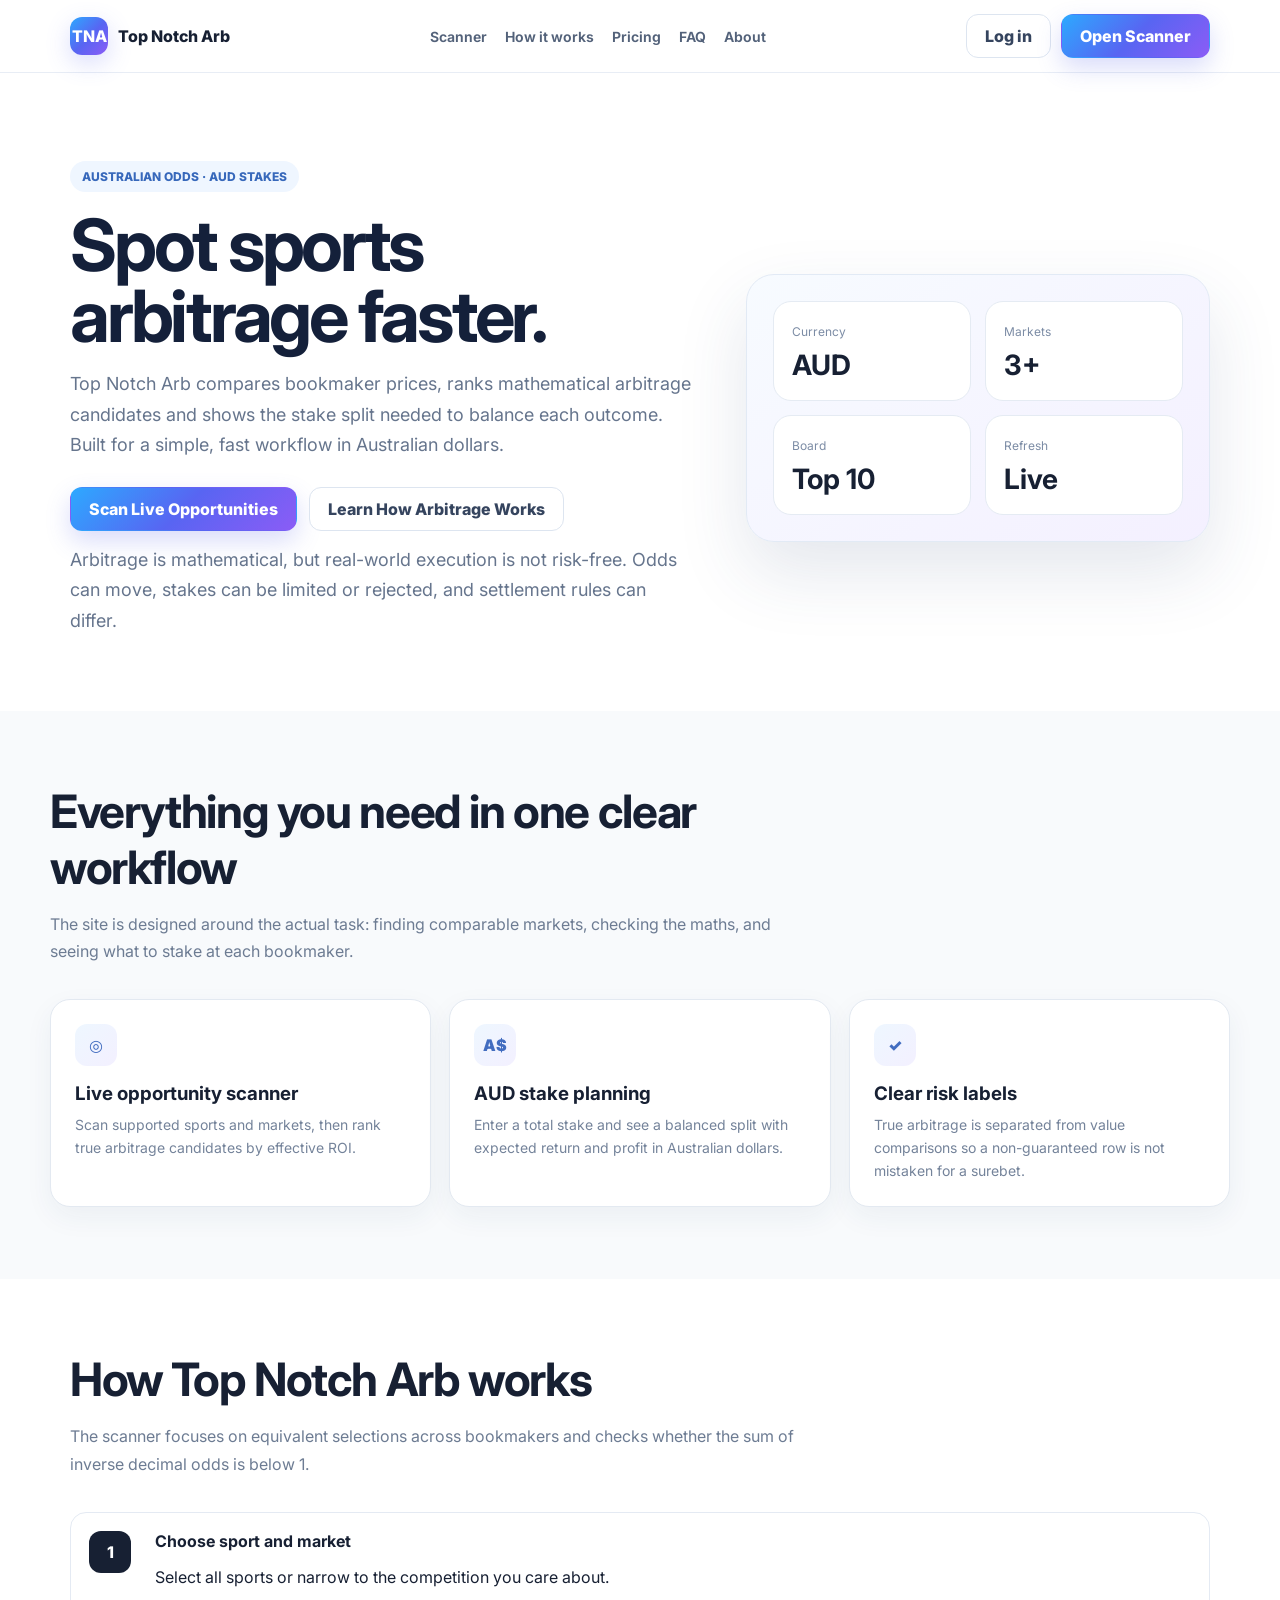
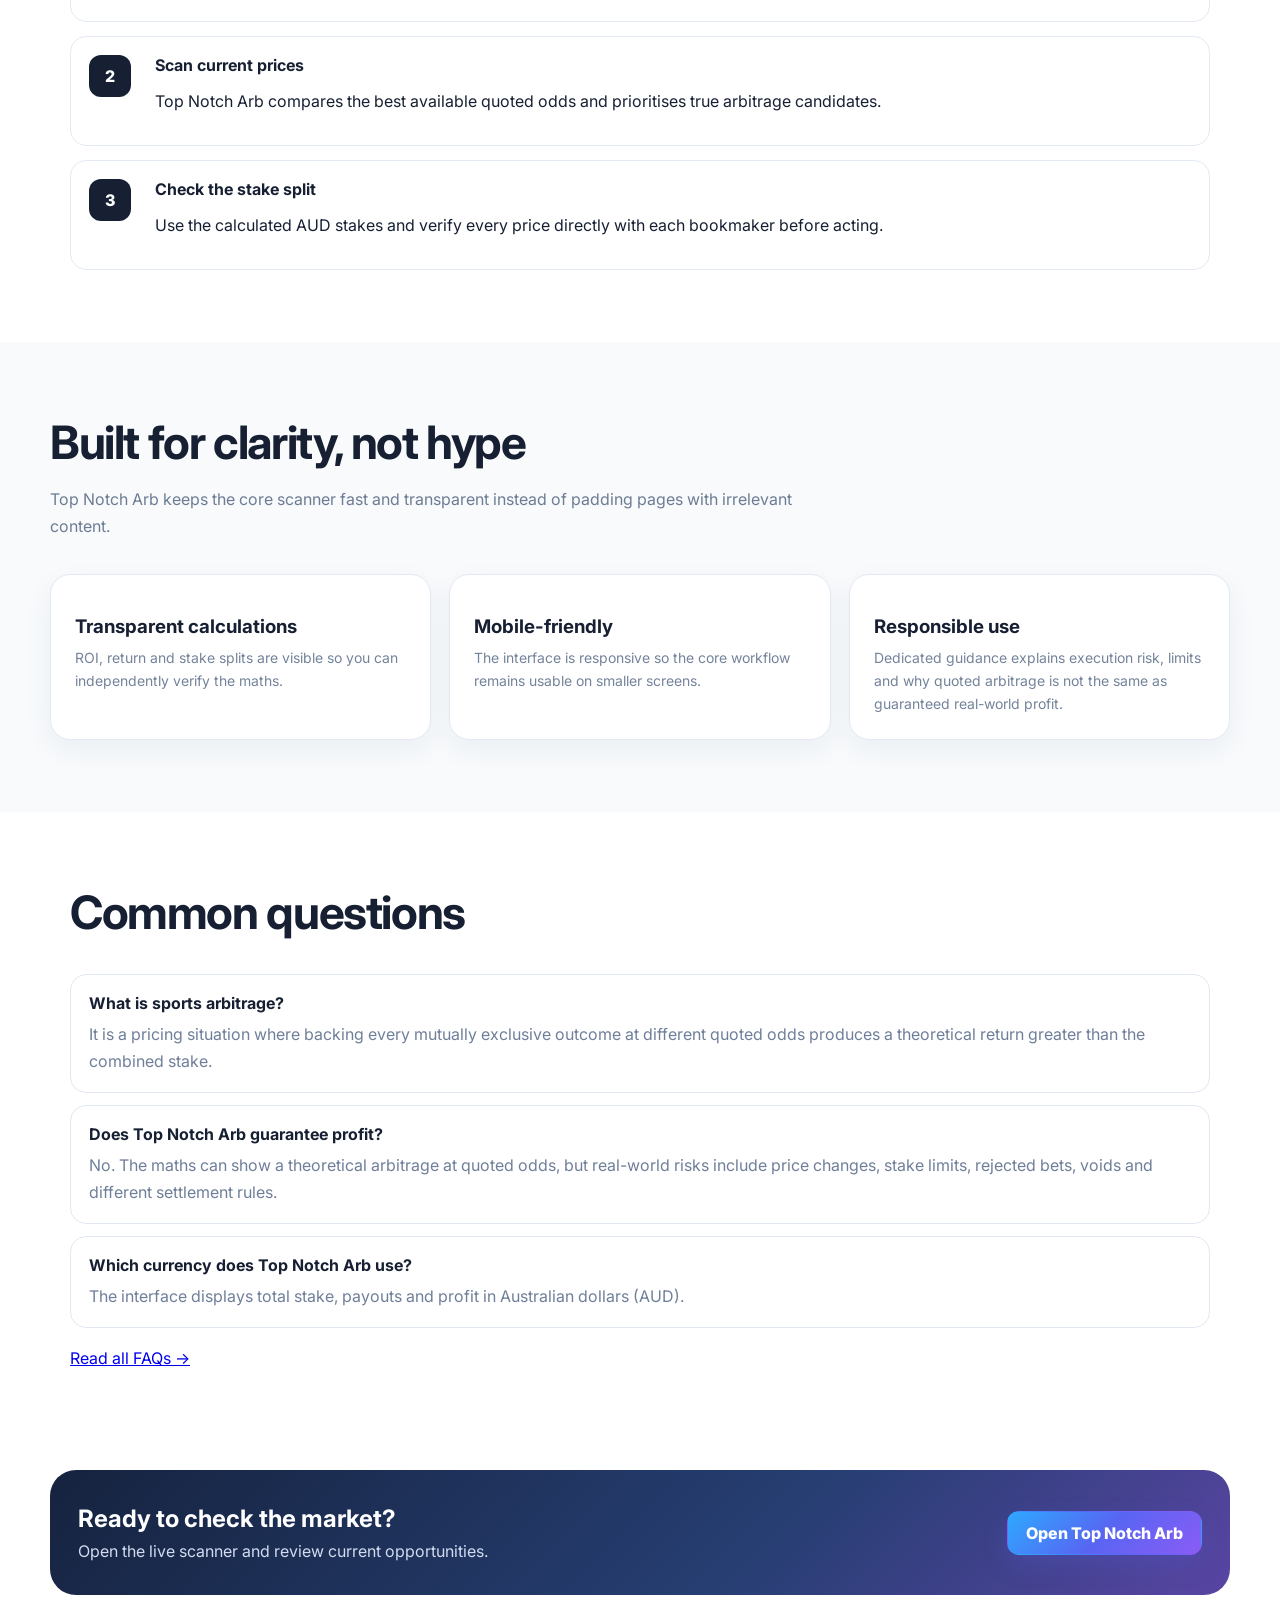
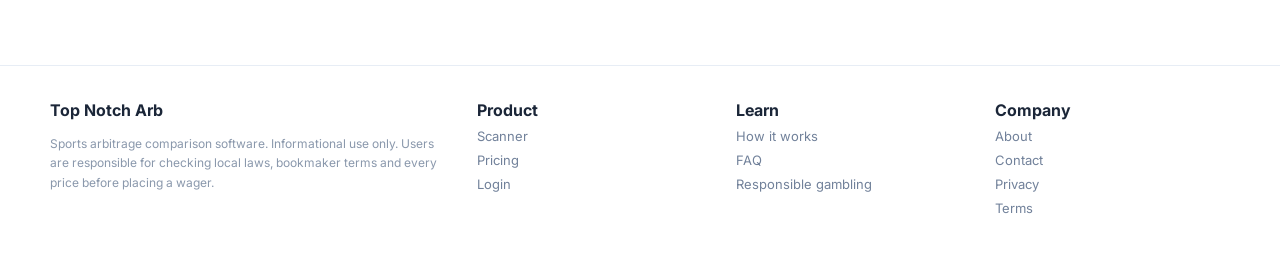
==== commit 5dc6bfb0: "Rename homepage brand to Top Notch Arb" ====
--- a/index.html
+++ b/index.html
@@ -1 +1 @@
-<!doctype html><html lang="en-AU"><head><meta charset="utf-8"><meta name="viewport" content="width=device-width,initial-scale=1"><title>Salman Australia — Sports Arbitrage Scanner & Surebet Calculator</title><meta name="description" content="Salman helps Australian users compare bookmaker odds, identify mathematical sports arbitrage opportunities and calculate balanced stake splits in AUD."><link rel="canonical" href="https://arb-scanner-app.vercel.app/"><meta property="og:title" content="Salman — Australian Sports Arbitrage Scanner"><meta property="og:description" content="Compare bookmaker odds, scan for arbitrage opportunities and calculate stake splits in AUD."><meta property="og:type" content="website"><meta property="og:url" content="https://arb-scanner-app.vercel.app/"><meta name="twitter:card" content="summary_large_image"><meta name="theme-color" content="#172033"><link rel="manifest" href="/manifest.json"><link rel="preconnect" href="https://fonts.googleapis.com"><link rel="preconnect" href="https://fonts.gstatic.com" crossorigin><link href="https://fonts.googleapis.com/css2?family=Inter:wght@400;500;600;700;800&display=swap" rel="stylesheet"><link rel="stylesheet" href="/site.css"><script type="application/ld+json">{"@context":"https://schema.org","@graph":[{"@type":"WebSite","name":"Salman","url":"https://arb-scanner-app.vercel.app/","description":"Australian sports arbitrage scanner and odds comparison tool."},{"@type":"SoftwareApplication","name":"Salman","applicationCategory":"FinanceApplication","operatingSystem":"Web","url":"https://arb-scanner-app.vercel.app/scanner.html","description":"Sports arbitrage scanning and stake calculation tool displaying values in Australian dollars.","offers":{"@type":"Offer","price":"0","priceCurrency":"AUD"}}]}</script></head><body><header class="site-header"><nav class="site-nav"><a class="site-brand" href="/"><span class="site-logo">S</span><span>Salman</span></a><div class="nav-links"><a href="/scanner.html">Scanner</a><a href="/how-it-works.html">How it works</a><a href="/pricing.html">Pricing</a><a href="/faq.html">FAQ</a><a href="/about.html">About</a></div><div class="nav-actions"><a class="btn btn-secondary" href="/login.html">Log in</a><a class="btn btn-primary" href="/scanner.html">Open Scanner</a></div></nav></header><main><section class="hero"><div><span class="hero-badge">AUSTRALIAN ODDS · AUD STAKES</span><h1>Spot sports arbitrage faster.</h1><p>Salman compares bookmaker prices, ranks mathematical arbitrage candidates and shows the stake split needed to balance each outcome. Built for a simple, fast workflow in Australian dollars.</p><div class="hero-actions"><a class="btn btn-primary" href="/scanner.html">Scan Live Opportunities</a><a class="btn btn-secondary" href="/how-it-works.html">Learn How Arbitrage Works</a></div><p class="disclaimer">Arbitrage is mathematical, but real-world execution is not risk-free. Odds can move, stakes can be limited or rejected, and settlement rules can differ.</p></div><div class="hero-card"><div class="hero-stat-grid"><div class="hero-stat"><span>Currency</span><strong>AUD</strong></div><div class="hero-stat"><span>Markets</span><strong>3+</strong></div><div class="hero-stat"><span>Board</span><strong>Top 10</strong></div><div class="hero-stat"><span>Refresh</span><strong>Live</strong></div></div></div></section><section class="section alt"><div class="inner"><div class="section-headline"><h2>Everything you need in one clear workflow</h2><p>The site is designed around the actual task: finding comparable markets, checking the maths, and seeing what to stake at each bookmaker.</p></div><div class="grid-3"><article class="feature-card"><div class="feature-icon">◎</div><h3>Live opportunity scanner</h3><p>Scan supported sports and markets, then rank true arbitrage candidates by effective ROI.</p></article><article class="feature-card"><div class="feature-icon">A$</div><h3>AUD stake planning</h3><p>Enter a total stake and see a balanced split with expected return and profit in Australian dollars.</p></article><article class="feature-card"><div class="feature-icon">✓</div><h3>Clear risk labels</h3><p>True arbitrage is separated from value comparisons so a non-guaranteed row is not mistaken for a surebet.</p></article></div></div></section><section class="section"><div class="section-headline"><h2>How Salman works</h2><p>The scanner focuses on equivalent selections across bookmakers and checks whether the sum of inverse decimal odds is below 1.</p></div><div class="steps"><div class="step"><div class="step-num">1</div><div><strong>Choose sport and market</strong><p>Select all sports or narrow to the competition you care about.</p></div></div><div class="step"><div class="step-num">2</div><div><strong>Scan current prices</strong><p>Salman compares the best available quoted odds and prioritises true arbitrage candidates.</p></div></div><div class="step"><div class="step-num">3</div><div><strong>Check the stake split</strong><p>Use the calculated AUD stakes and verify every price directly with each bookmaker before acting.</p></div></div></div></section><section class="section alt"><div class="inner"><div class="section-headline"><h2>Built for clarity, not hype</h2><p>Salman keeps the core scanner fast and transparent instead of padding pages with irrelevant content.</p></div><div class="grid-3"><article class="feature-card"><h3>Transparent calculations</h3><p>ROI, return and stake splits are visible so you can independently verify the maths.</p></article><article class="feature-card"><h3>Mobile-friendly</h3><p>The interface is responsive so the core workflow remains usable on smaller screens.</p></article><article class="feature-card"><h3>Responsible use</h3><p>Dedicated guidance explains execution risk, limits and why quoted arbitrage is not the same as guaranteed real-world profit.</p></article></div></div></section><section class="section"><div class="section-headline"><h2>Common questions</h2></div><div class="faq-list"><div class="faq-item"><h3>What is sports arbitrage?</h3><p>It is a pricing situation where backing every mutually exclusive outcome at different quoted odds produces a theoretical return greater than the combined stake.</p></div><div class="faq-item"><h3>Does Salman guarantee profit?</h3><p>No. The maths can show a theoretical arbitrage at quoted odds, but real-world risks include price changes, stake limits, rejected bets, voids and different settlement rules.</p></div><div class="faq-item"><h3>Which currency does Salman use?</h3><p>The interface displays total stake, payouts and profit in Australian dollars (AUD).</p></div></div><div style="margin-top:20px"><a href="/faq.html">Read all FAQs →</a></div></section><section class="cta"><div><h2>Ready to check the market?</h2><p>Open the live scanner and review current opportunities.</p></div><a class="btn btn-primary" href="/scanner.html">Open Salman</a></section></main><footer class="site-footer"><div class="footer-inner"><div><strong>Salman</strong><p class="disclaimer">Sports arbitrage comparison software. Informational use only. Users are responsible for checking local laws, bookmaker terms and every price before placing a wager.</p></div><div><strong>Product</strong><a href="/scanner.html">Scanner</a><a href="/pricing.html">Pricing</a><a href="/login.html">Login</a></div><div><strong>Learn</strong><a href="/how-it-works.html">How it works</a><a href="/faq.html">FAQ</a><a href="/responsible-gambling.html">Responsible gambling</a></div><div><strong>Company</strong><a href="/about.html">About</a><a href="/contact.html">Contact</a><a href="/privacy.html">Privacy</a><a href="/terms.html">Terms</a></div></div></footer></body></html>+<!doctype html><html lang="en-AU"><head><meta charset="utf-8"><meta name="viewport" content="width=device-width,initial-scale=1"><title>Top Notch Arb Australia — Sports Arbitrage Scanner & Surebet Calculator</title><meta name="description" content="Top Notch Arb helps Australian users compare bookmaker odds, identify mathematical sports arbitrage opportunities and calculate balanced stake splits in AUD."><link rel="canonical" href="https://arb-scanner-app.vercel.app/"><meta property="og:title" content="Top Notch Arb — Australian Sports Arbitrage Scanner"><meta property="og:description" content="Compare bookmaker odds, scan for arbitrage opportunities and calculate stake splits in AUD."><meta property="og:type" content="website"><meta property="og:url" content="https://arb-scanner-app.vercel.app/"><meta name="twitter:card" content="summary_large_image"><meta name="theme-color" content="#172033"><link rel="manifest" href="/manifest.json"><link rel="preconnect" href="https://fonts.googleapis.com"><link rel="preconnect" href="https://fonts.gstatic.com" crossorigin><link href="https://fonts.googleapis.com/css2?family=Inter:wght@400;500;600;700;800&display=swap" rel="stylesheet"><link rel="stylesheet" href="/site.css"><script type="application/ld+json">{"@context":"https://schema.org","@graph":[{"@type":"WebSite","name":"Top Notch Arb","url":"https://arb-scanner-app.vercel.app/","description":"Australian sports arbitrage scanner and odds comparison tool."},{"@type":"SoftwareApplication","name":"Top Notch Arb","applicationCategory":"FinanceApplication","operatingSystem":"Web","url":"https://arb-scanner-app.vercel.app/scanner.html","description":"Sports arbitrage scanning and stake calculation tool displaying values in Australian dollars.","offers":{"@type":"Offer","price":"0","priceCurrency":"AUD"}}]}</script></head><body><header class="site-header"><nav class="site-nav"><a class="site-brand" href="/"><span class="site-logo">TNA</span><span>Top Notch Arb</span></a><div class="nav-links"><a href="/scanner.html">Scanner</a><a href="/how-it-works.html">How it works</a><a href="/pricing.html">Pricing</a><a href="/faq.html">FAQ</a><a href="/about.html">About</a></div><div class="nav-actions"><a class="btn btn-secondary" href="/login.html">Log in</a><a class="btn btn-primary" href="/scanner.html">Open Scanner</a></div></nav></header><main><section class="hero"><div><span class="hero-badge">AUSTRALIAN ODDS · AUD STAKES</span><h1>Spot sports arbitrage faster.</h1><p>Top Notch Arb compares bookmaker prices, ranks mathematical arbitrage candidates and shows the stake split needed to balance each outcome. Built for a simple, fast workflow in Australian dollars.</p><div class="hero-actions"><a class="btn btn-primary" href="/scanner.html">Scan Live Opportunities</a><a class="btn btn-secondary" href="/how-it-works.html">Learn How Arbitrage Works</a></div><p class="disclaimer">Arbitrage is mathematical, but real-world execution is not risk-free. Odds can move, stakes can be limited or rejected, and settlement rules can differ.</p></div><div class="hero-card"><div class="hero-stat-grid"><div class="hero-stat"><span>Currency</span><strong>AUD</strong></div><div class="hero-stat"><span>Markets</span><strong>3+</strong></div><div class="hero-stat"><span>Board</span><strong>Top 10</strong></div><div class="hero-stat"><span>Refresh</span><strong>Live</strong></div></div></div></section><section class="section alt"><div class="inner"><div class="section-headline"><h2>Everything you need in one clear workflow</h2><p>The site is designed around the actual task: finding comparable markets, checking the maths, and seeing what to stake at each bookmaker.</p></div><div class="grid-3"><article class="feature-card"><div class="feature-icon">◎</div><h3>Live opportunity scanner</h3><p>Scan supported sports and markets, then rank true arbitrage candidates by effective ROI.</p></article><article class="feature-card"><div class="feature-icon">A$</div><h3>AUD stake planning</h3><p>Enter a total stake and see a balanced split with expected return and profit in Australian dollars.</p></article><article class="feature-card"><div class="feature-icon">✓</div><h3>Clear risk labels</h3><p>True arbitrage is separated from value comparisons so a non-guaranteed row is not mistaken for a surebet.</p></article></div></div></section><section class="section"><div class="section-headline"><h2>How Top Notch Arb works</h2><p>The scanner focuses on equivalent selections across bookmakers and checks whether the sum of inverse decimal odds is below 1.</p></div><div class="steps"><div class="step"><div class="step-num">1</div><div><strong>Choose sport and market</strong><p>Select all sports or narrow to the competition you care about.</p></div></div><div class="step"><div class="step-num">2</div><div><strong>Scan current prices</strong><p>Top Notch Arb compares the best available quoted odds and prioritises true arbitrage candidates.</p></div></div><div class="step"><div class="step-num">3</div><div><strong>Check the stake split</strong><p>Use the calculated AUD stakes and verify every price directly with each bookmaker before acting.</p></div></div></div></section><section class="section alt"><div class="inner"><div class="section-headline"><h2>Built for clarity, not hype</h2><p>Top Notch Arb keeps the core scanner fast and transparent instead of padding pages with irrelevant content.</p></div><div class="grid-3"><article class="feature-card"><h3>Transparent calculations</h3><p>ROI, return and stake splits are visible so you can independently verify the maths.</p></article><article class="feature-card"><h3>Mobile-friendly</h3><p>The interface is responsive so the core workflow remains usable on smaller screens.</p></article><article class="feature-card"><h3>Responsible use</h3><p>Dedicated guidance explains execution risk, limits and why quoted arbitrage is not the same as guaranteed real-world profit.</p></article></div></div></section><section class="section"><div class="section-headline"><h2>Common questions</h2></div><div class="faq-list"><div class="faq-item"><h3>What is sports arbitrage?</h3><p>It is a pricing situation where backing every mutually exclusive outcome at different quoted odds produces a theoretical return greater than the combined stake.</p></div><div class="faq-item"><h3>Does Top Notch Arb guarantee profit?</h3><p>No. The maths can show a theoretical arbitrage at quoted odds, but real-world risks include price changes, stake limits, rejected bets, voids and different settlement rules.</p></div><div class="faq-item"><h3>Which currency does Top Notch Arb use?</h3><p>The interface displays total stake, payouts and profit in Australian dollars (AUD).</p></div></div><div style="margin-top:20px"><a href="/faq.html">Read all FAQs →</a></div></section><section class="cta"><div><h2>Ready to check the market?</h2><p>Open the live scanner and review current opportunities.</p></div><a class="btn btn-primary" href="/scanner.html">Open Top Notch Arb</a></section></main><footer class="site-footer"><div class="footer-inner"><div><strong>Top Notch Arb</strong><p class="disclaimer">Sports arbitrage comparison software. Informational use only. Users are responsible for checking local laws, bookmaker terms and every price before placing a wager.</p></div><div><strong>Product</strong><a href="/scanner.html">Scanner</a><a href="/pricing.html">Pricing</a><a href="/login.html">Login</a></div><div><strong>Learn</strong><a href="/how-it-works.html">How it works</a><a href="/faq.html">FAQ</a><a href="/responsible-gambling.html">Responsible gambling</a></div><div><strong>Company</strong><a href="/about.html">About</a><a href="/contact.html">Contact</a><a href="/privacy.html">Privacy</a><a href="/terms.html">Terms</a></div></div></footer></body></html>
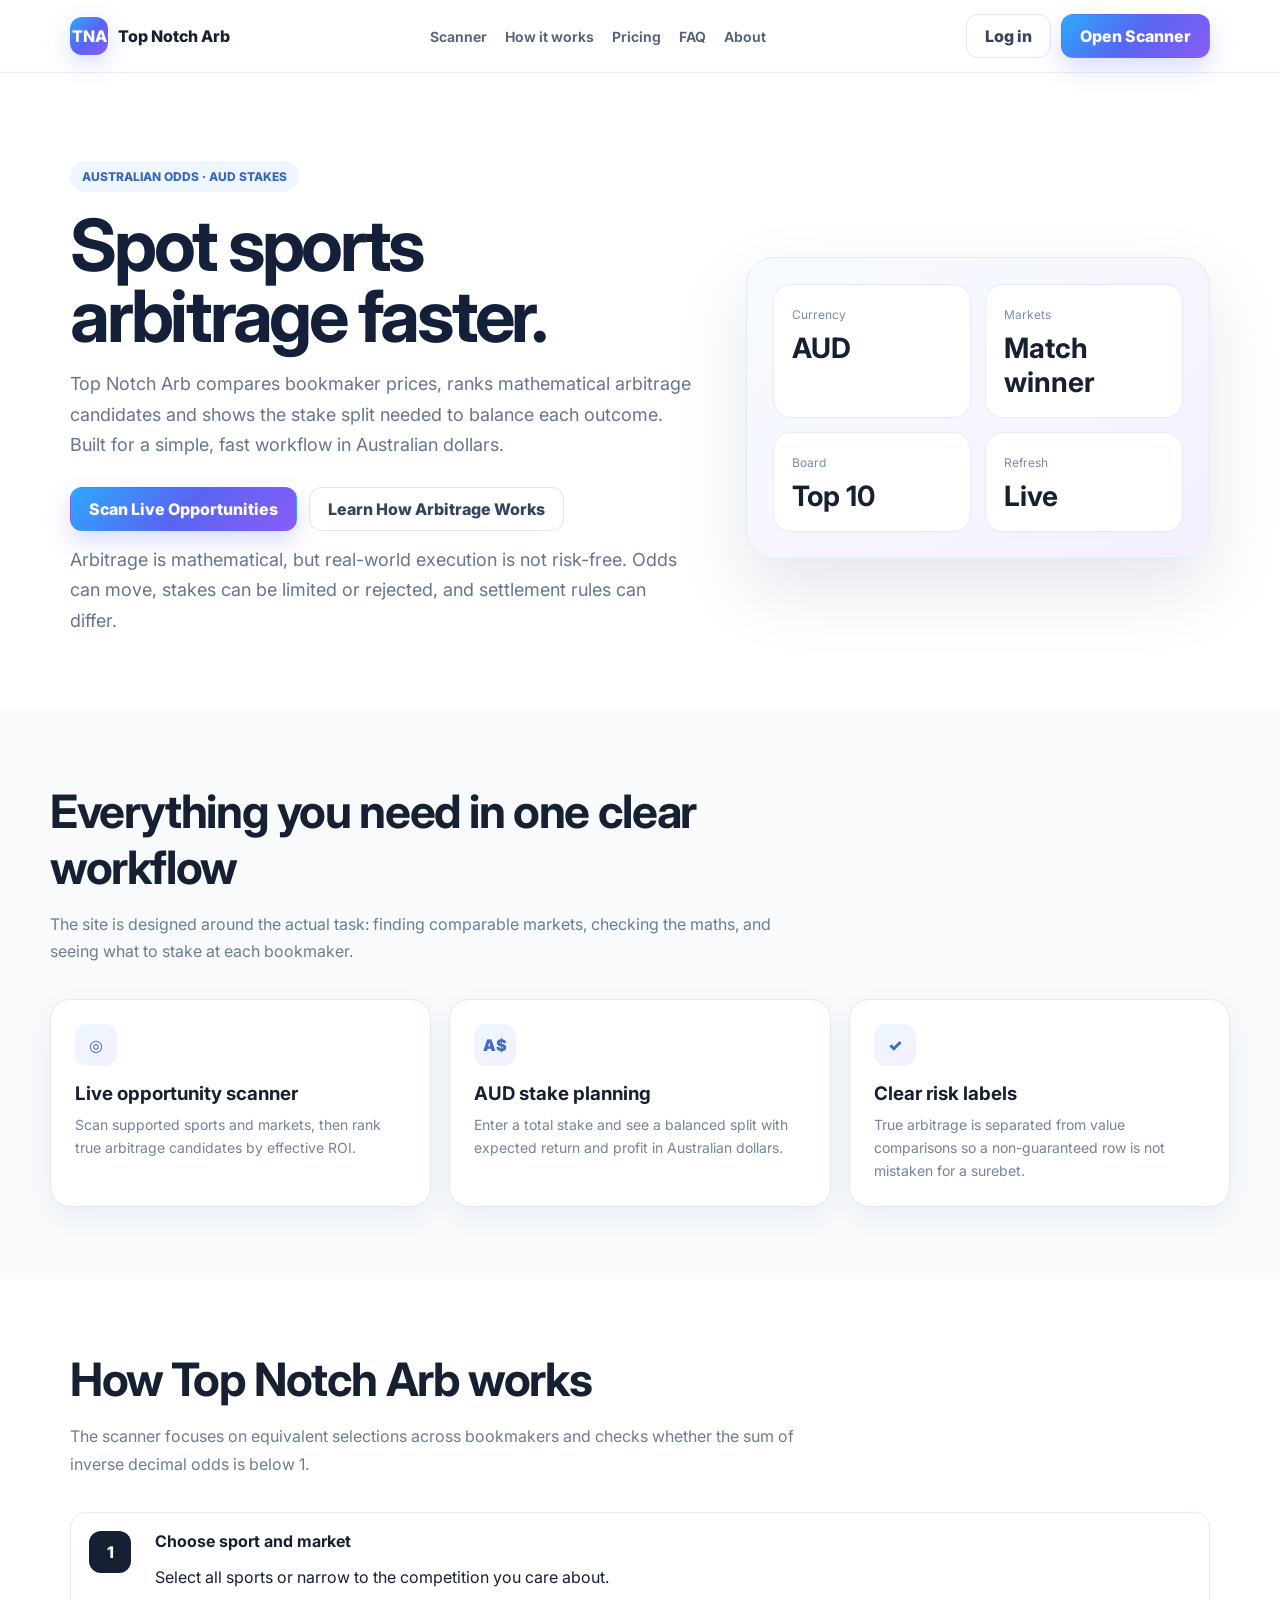
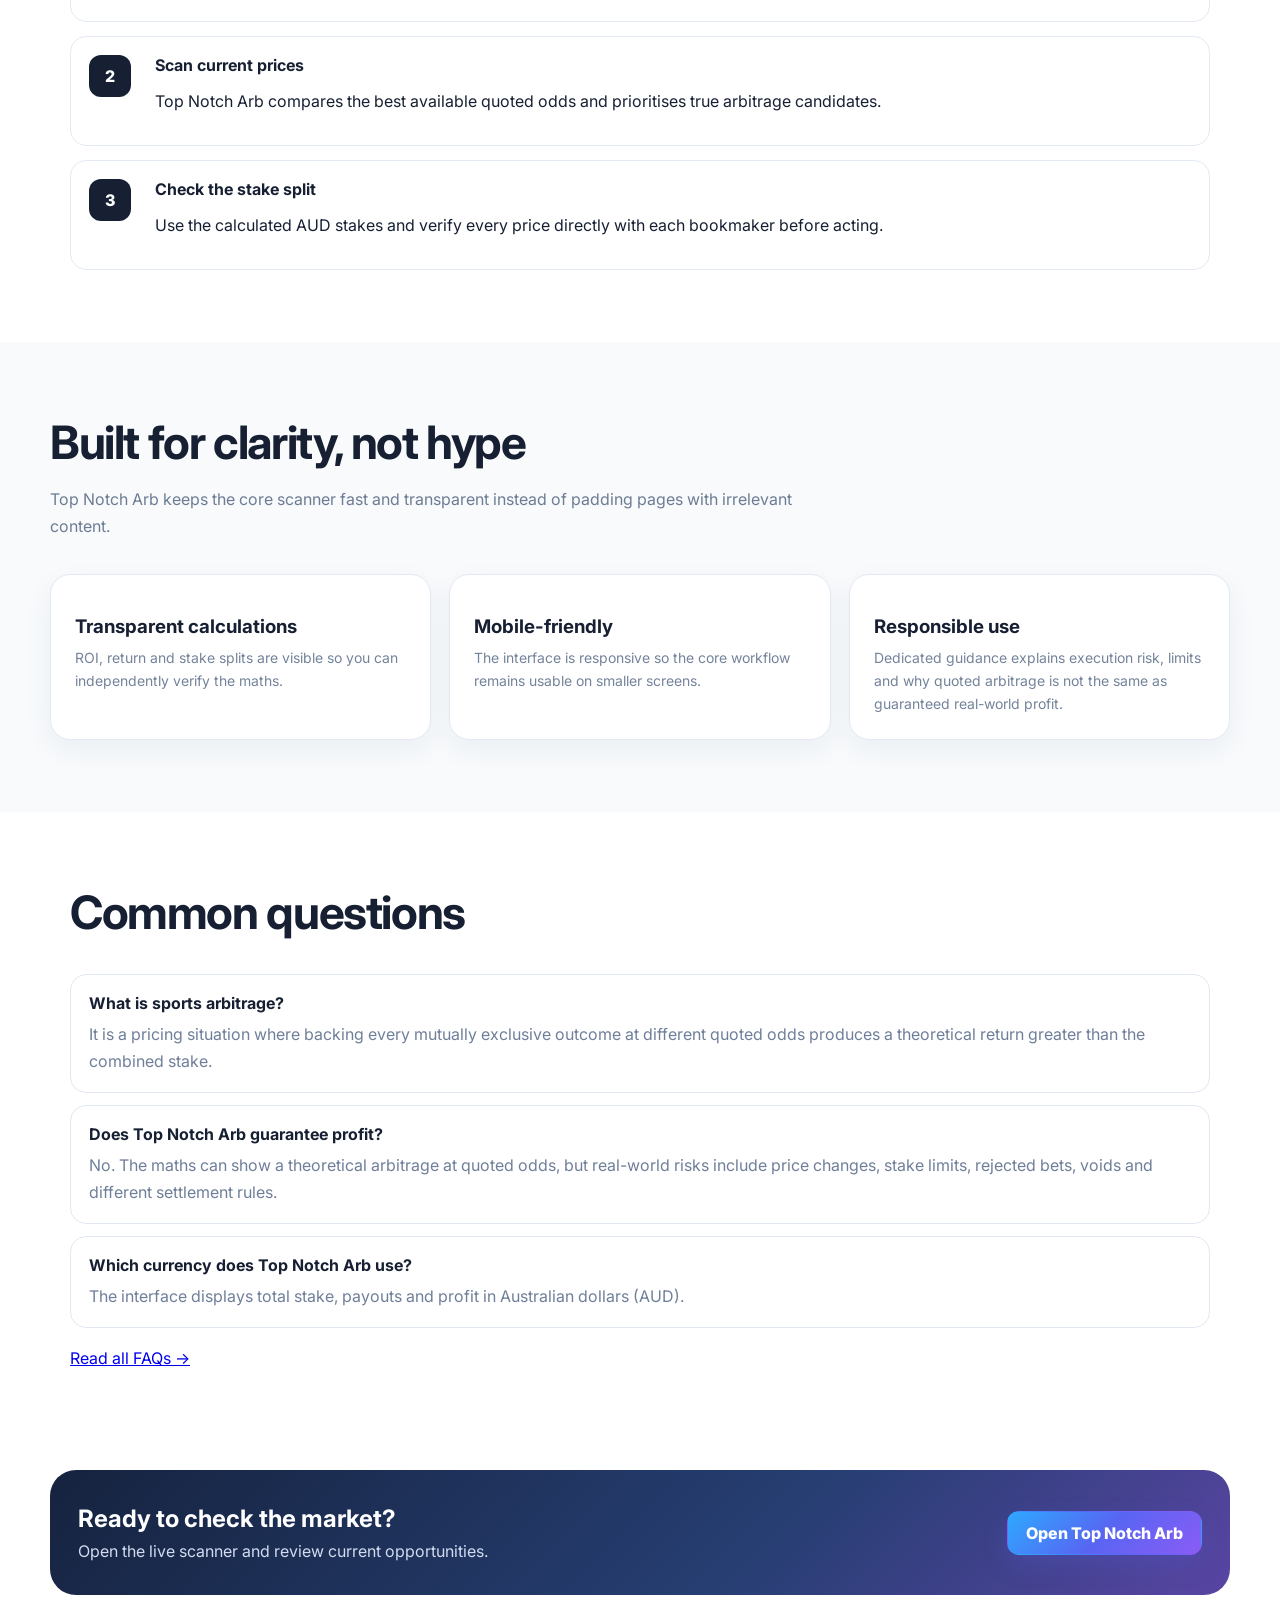
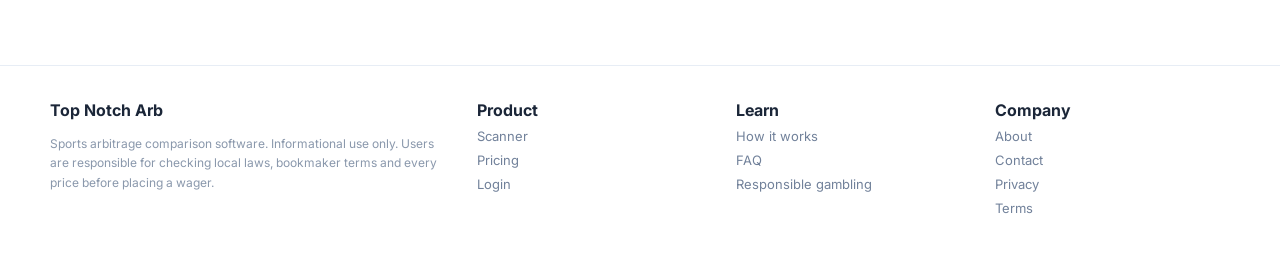
==== commit 943ea8f5: "seo: agent-proposed on-page improvement" ====
--- a/index.html
+++ b/index.html
@@ -1 +1 @@
-<!doctype html><html lang="en-AU"><head><meta charset="utf-8"><meta name="viewport" content="width=device-width,initial-scale=1"><title>Top Notch Arb Australia — Sports Arbitrage Scanner & Surebet Calculator</title><meta name="description" content="Top Notch Arb helps Australian users compare bookmaker odds, identify mathematical sports arbitrage opportunities and calculate balanced stake splits in AUD."><link rel="canonical" href="https://arb-scanner-app.vercel.app/"><meta property="og:title" content="Top Notch Arb — Australian Sports Arbitrage Scanner"><meta property="og:description" content="Compare bookmaker odds, scan for arbitrage opportunities and calculate stake splits in AUD."><meta property="og:type" content="website"><meta property="og:url" content="https://arb-scanner-app.vercel.app/"><meta name="twitter:card" content="summary_large_image"><meta name="theme-color" content="#172033"><link rel="manifest" href="/manifest.json"><link rel="preconnect" href="https://fonts.googleapis.com"><link rel="preconnect" href="https://fonts.gstatic.com" crossorigin><link href="https://fonts.googleapis.com/css2?family=Inter:wght@400;500;600;700;800&display=swap" rel="stylesheet"><link rel="stylesheet" href="/site.css"><script type="application/ld+json">{"@context":"https://schema.org","@graph":[{"@type":"WebSite","name":"Top Notch Arb","url":"https://arb-scanner-app.vercel.app/","description":"Australian sports arbitrage scanner and odds comparison tool."},{"@type":"SoftwareApplication","name":"Top Notch Arb","applicationCategory":"FinanceApplication","operatingSystem":"Web","url":"https://arb-scanner-app.vercel.app/scanner.html","description":"Sports arbitrage scanning and stake calculation tool displaying values in Australian dollars.","offers":{"@type":"Offer","price":"0","priceCurrency":"AUD"}}]}</script></head><body><header class="site-header"><nav class="site-nav"><a class="site-brand" href="/"><span class="site-logo">TNA</span><span>Top Notch Arb</span></a><div class="nav-links"><a href="/scanner.html">Scanner</a><a href="/how-it-works.html">How it works</a><a href="/pricing.html">Pricing</a><a href="/faq.html">FAQ</a><a href="/about.html">About</a></div><div class="nav-actions"><a class="btn btn-secondary" href="/login.html">Log in</a><a class="btn btn-primary" href="/scanner.html">Open Scanner</a></div></nav></header><main><section class="hero"><div><span class="hero-badge">AUSTRALIAN ODDS · AUD STAKES</span><h1>Spot sports arbitrage faster.</h1><p>Top Notch Arb compares bookmaker prices, ranks mathematical arbitrage candidates and shows the stake split needed to balance each outcome. Built for a simple, fast workflow in Australian dollars.</p><div class="hero-actions"><a class="btn btn-primary" href="/scanner.html">Scan Live Opportunities</a><a class="btn btn-secondary" href="/how-it-works.html">Learn How Arbitrage Works</a></div><p class="disclaimer">Arbitrage is mathematical, but real-world execution is not risk-free. Odds can move, stakes can be limited or rejected, and settlement rules can differ.</p></div><div class="hero-card"><div class="hero-stat-grid"><div class="hero-stat"><span>Currency</span><strong>AUD</strong></div><div class="hero-stat"><span>Markets</span><strong>3+</strong></div><div class="hero-stat"><span>Board</span><strong>Top 10</strong></div><div class="hero-stat"><span>Refresh</span><strong>Live</strong></div></div></div></section><section class="section alt"><div class="inner"><div class="section-headline"><h2>Everything you need in one clear workflow</h2><p>The site is designed around the actual task: finding comparable markets, checking the maths, and seeing what to stake at each bookmaker.</p></div><div class="grid-3"><article class="feature-card"><div class="feature-icon">◎</div><h3>Live opportunity scanner</h3><p>Scan supported sports and markets, then rank true arbitrage candidates by effective ROI.</p></article><article class="feature-card"><div class="feature-icon">A$</div><h3>AUD stake planning</h3><p>Enter a total stake and see a balanced split with expected return and profit in Australian dollars.</p></article><article class="feature-card"><div class="feature-icon">✓</div><h3>Clear risk labels</h3><p>True arbitrage is separated from value comparisons so a non-guaranteed row is not mistaken for a surebet.</p></article></div></div></section><section class="section"><div class="section-headline"><h2>How Top Notch Arb works</h2><p>The scanner focuses on equivalent selections across bookmakers and checks whether the sum of inverse decimal odds is below 1.</p></div><div class="steps"><div class="step"><div class="step-num">1</div><div><strong>Choose sport and market</strong><p>Select all sports or narrow to the competition you care about.</p></div></div><div class="step"><div class="step-num">2</div><div><strong>Scan current prices</strong><p>Top Notch Arb compares the best available quoted odds and prioritises true arbitrage candidates.</p></div></div><div class="step"><div class="step-num">3</div><div><strong>Check the stake split</strong><p>Use the calculated AUD stakes and verify every price directly with each bookmaker before acting.</p></div></div></div></section><section class="section alt"><div class="inner"><div class="section-headline"><h2>Built for clarity, not hype</h2><p>Top Notch Arb keeps the core scanner fast and transparent instead of padding pages with irrelevant content.</p></div><div class="grid-3"><article class="feature-card"><h3>Transparent calculations</h3><p>ROI, return and stake splits are visible so you can independently verify the maths.</p></article><article class="feature-card"><h3>Mobile-friendly</h3><p>The interface is responsive so the core workflow remains usable on smaller screens.</p></article><article class="feature-card"><h3>Responsible use</h3><p>Dedicated guidance explains execution risk, limits and why quoted arbitrage is not the same as guaranteed real-world profit.</p></article></div></div></section><section class="section"><div class="section-headline"><h2>Common questions</h2></div><div class="faq-list"><div class="faq-item"><h3>What is sports arbitrage?</h3><p>It is a pricing situation where backing every mutually exclusive outcome at different quoted odds produces a theoretical return greater than the combined stake.</p></div><div class="faq-item"><h3>Does Top Notch Arb guarantee profit?</h3><p>No. The maths can show a theoretical arbitrage at quoted odds, but real-world risks include price changes, stake limits, rejected bets, voids and different settlement rules.</p></div><div class="faq-item"><h3>Which currency does Top Notch Arb use?</h3><p>The interface displays total stake, payouts and profit in Australian dollars (AUD).</p></div></div><div style="margin-top:20px"><a href="/faq.html">Read all FAQs →</a></div></section><section class="cta"><div><h2>Ready to check the market?</h2><p>Open the live scanner and review current opportunities.</p></div><a class="btn btn-primary" href="/scanner.html">Open Top Notch Arb</a></section></main><footer class="site-footer"><div class="footer-inner"><div><strong>Top Notch Arb</strong><p class="disclaimer">Sports arbitrage comparison software. Informational use only. Users are responsible for checking local laws, bookmaker terms and every price before placing a wager.</p></div><div><strong>Product</strong><a href="/scanner.html">Scanner</a><a href="/pricing.html">Pricing</a><a href="/login.html">Login</a></div><div><strong>Learn</strong><a href="/how-it-works.html">How it works</a><a href="/faq.html">FAQ</a><a href="/responsible-gambling.html">Responsible gambling</a></div><div><strong>Company</strong><a href="/about.html">About</a><a href="/contact.html">Contact</a><a href="/privacy.html">Privacy</a><a href="/terms.html">Terms</a></div></div></footer></body></html>+<!doctype html><html lang="en-AU"><head><meta charset="utf-8"><meta name="viewport" content="width=device-width,initial-scale=1"><title>Top Notch Arb Australia — Sports Arbitrage Scanner & Surebet Calculator</title><meta name="description" content="Top Notch Arb helps Australian users compare bookmaker odds, identify mathematical sports arbitrage opportunities and calculate balanced stake splits in AUD."><link rel="canonical" href="https://arb-scanner-app.vercel.app/"><meta property="og:title" content="Top Notch Arb — Australian Sports Arbitrage Scanner"><meta property="og:description" content="Compare bookmaker odds, scan for arbitrage opportunities and calculate stake splits in AUD."><meta property="og:type" content="website"><meta property="og:url" content="https://arb-scanner-app.vercel.app/"><meta name="twitter:card" content="summary_large_image"><meta name="theme-color" content="#172033"><link rel="manifest" href="/manifest.json"><link rel="preconnect" href="https://fonts.googleapis.com"><link rel="preconnect" href="https://fonts.gstatic.com" crossorigin><link href="https://fonts.googleapis.com/css2?family=Inter:wght@400;500;600;700;800&display=swap" rel="stylesheet"><link rel="stylesheet" href="/site.css"><script type="application/ld+json">{"@context":"https://schema.org","@graph":[{"@type":"WebSite","name":"Top Notch Arb","url":"https://arb-scanner-app.vercel.app/","description":"Australian sports arbitrage scanner and odds comparison tool."},{"@type":"SoftwareApplication","name":"Top Notch Arb","applicationCategory":"FinanceApplication","operatingSystem":"Web","url":"https://arb-scanner-app.vercel.app/scanner.html","description":"Sports arbitrage scanning and stake calculation tool displaying values in Australian dollars.","offers":{"@type":"Offer","price":"0","priceCurrency":"AUD"}}]}</script></head><body><header class="site-header"><nav class="site-nav"><a class="site-brand" href="/"><span class="site-logo">TNA</span><span>Top Notch Arb</span></a><div class="nav-links"><a href="/scanner.html">Scanner</a><a href="/how-it-works.html">How it works</a><a href="/pricing.html">Pricing</a><a href="/faq.html">FAQ</a><a href="/about.html">About</a></div><div class="nav-actions"><a class="btn btn-secondary" href="/login.html">Log in</a><a class="btn btn-primary" href="/scanner.html">Open Scanner</a></div></nav></header><main><section class="hero"><div><span class="hero-badge">AUSTRALIAN ODDS · AUD STAKES</span><h1>Spot sports arbitrage faster.</h1><p>Top Notch Arb compares bookmaker prices, ranks mathematical arbitrage candidates and shows the stake split needed to balance each outcome. Built for a simple, fast workflow in Australian dollars.</p><div class="hero-actions"><a class="btn btn-primary" href="/scanner.html">Scan Live Opportunities</a><a class="btn btn-secondary" href="/how-it-works.html">Learn How Arbitrage Works</a></div><p class="disclaimer">Arbitrage is mathematical, but real-world execution is not risk-free. Odds can move, stakes can be limited or rejected, and settlement rules can differ.</p></div><div class="hero-card"><div class="hero-stat-grid"><div class="hero-stat"><span>Currency</span><strong>AUD</strong></div><div class="hero-stat"><span>Markets</span><strong>Match winner</strong></div><div class="hero-stat"><span>Board</span><strong>Top 10</strong></div><div class="hero-stat"><span>Refresh</span><strong>Live</strong></div></div></div></section><section class="section alt"><div class="inner"><div class="section-headline"><h2>Everything you need in one clear workflow</h2><p>The site is designed around the actual task: finding comparable markets, checking the maths, and seeing what to stake at each bookmaker.</p></div><div class="grid-3"><article class="feature-card"><div class="feature-icon">◎</div><h3>Live opportunity scanner</h3><p>Scan supported sports and markets, then rank true arbitrage candidates by effective ROI.</p></article><article class="feature-card"><div class="feature-icon">A$</div><h3>AUD stake planning</h3><p>Enter a total stake and see a balanced split with expected return and profit in Australian dollars.</p></article><article class="feature-card"><div class="feature-icon">✓</div><h3>Clear risk labels</h3><p>True arbitrage is separated from value comparisons so a non-guaranteed row is not mistaken for a surebet.</p></article></div></div></section><section class="section"><div class="section-headline"><h2>How Top Notch Arb works</h2><p>The scanner focuses on equivalent selections across bookmakers and checks whether the sum of inverse decimal odds is below 1.</p></div><div class="steps"><div class="step"><div class="step-num">1</div><div><strong>Choose sport and market</strong><p>Select all sports or narrow to the competition you care about.</p></div></div><div class="step"><div class="step-num">2</div><div><strong>Scan current prices</strong><p>Top Notch Arb compares the best available quoted odds and prioritises true arbitrage candidates.</p></div></div><div class="step"><div class="step-num">3</div><div><strong>Check the stake split</strong><p>Use the calculated AUD stakes and verify every price directly with each bookmaker before acting.</p></div></div></div></section><section class="section alt"><div class="inner"><div class="section-headline"><h2>Built for clarity, not hype</h2><p>Top Notch Arb keeps the core scanner fast and transparent instead of padding pages with irrelevant content.</p></div><div class="grid-3"><article class="feature-card"><h3>Transparent calculations</h3><p>ROI, return and stake splits are visible so you can independently verify the maths.</p></article><article class="feature-card"><h3>Mobile-friendly</h3><p>The interface is responsive so the core workflow remains usable on smaller screens.</p></article><article class="feature-card"><h3>Responsible use</h3><p>Dedicated guidance explains execution risk, limits and why quoted arbitrage is not the same as guaranteed real-world profit.</p></article></div></div></section><section class="section"><div class="section-headline"><h2>Common questions</h2></div><div class="faq-list"><div class="faq-item"><h3>What is sports arbitrage?</h3><p>It is a pricing situation where backing every mutually exclusive outcome at different quoted odds produces a theoretical return greater than the combined stake.</p></div><div class="faq-item"><h3>Does Top Notch Arb guarantee profit?</h3><p>No. The maths can show a theoretical arbitrage at quoted odds, but real-world risks include price changes, stake limits, rejected bets, voids and different settlement rules.</p></div><div class="faq-item"><h3>Which currency does Top Notch Arb use?</h3><p>The interface displays total stake, payouts and profit in Australian dollars (AUD).</p></div></div><div style="margin-top:20px"><a href="/faq.html">Read all FAQs →</a></div></section><section class="cta"><div><h2>Ready to check the market?</h2><p>Open the live scanner and review current opportunities.</p></div><a class="btn btn-primary" href="/scanner.html">Open Top Notch Arb</a></section></main><footer class="site-footer"><div class="footer-inner"><div><strong>Top Notch Arb</strong><p class="disclaimer">Sports arbitrage comparison software. Informational use only. Users are responsible for checking local laws, bookmaker terms and every price before placing a wager.</p></div><div><strong>Product</strong><a href="/scanner.html">Scanner</a><a href="/pricing.html">Pricing</a><a href="/login.html">Login</a></div><div><strong>Learn</strong><a href="/how-it-works.html">How it works</a><a href="/faq.html">FAQ</a><a href="/responsible-gambling.html">Responsible gambling</a></div><div><strong>Company</strong><a href="/about.html">About</a><a href="/contact.html">Contact</a><a href="/privacy.html">Privacy</a><a href="/terms.html">Terms</a></div></div></footer></body></html>
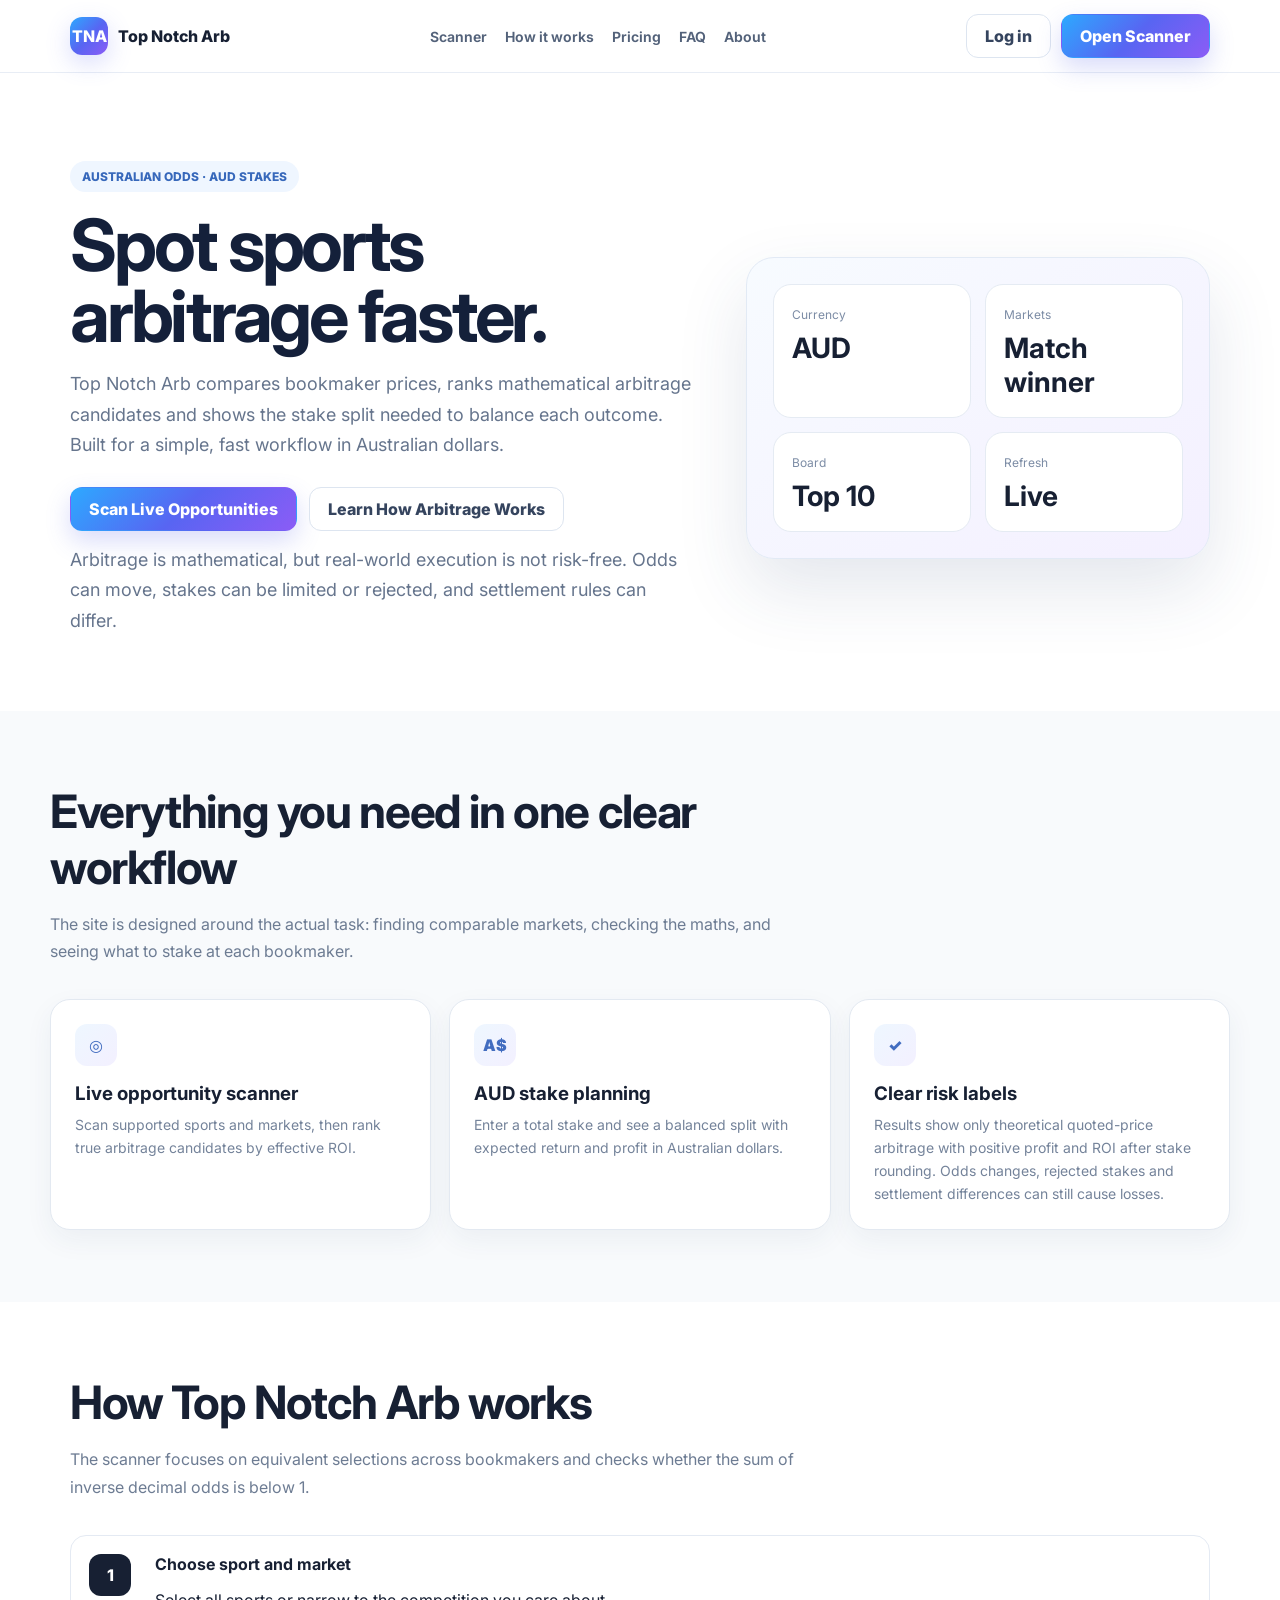
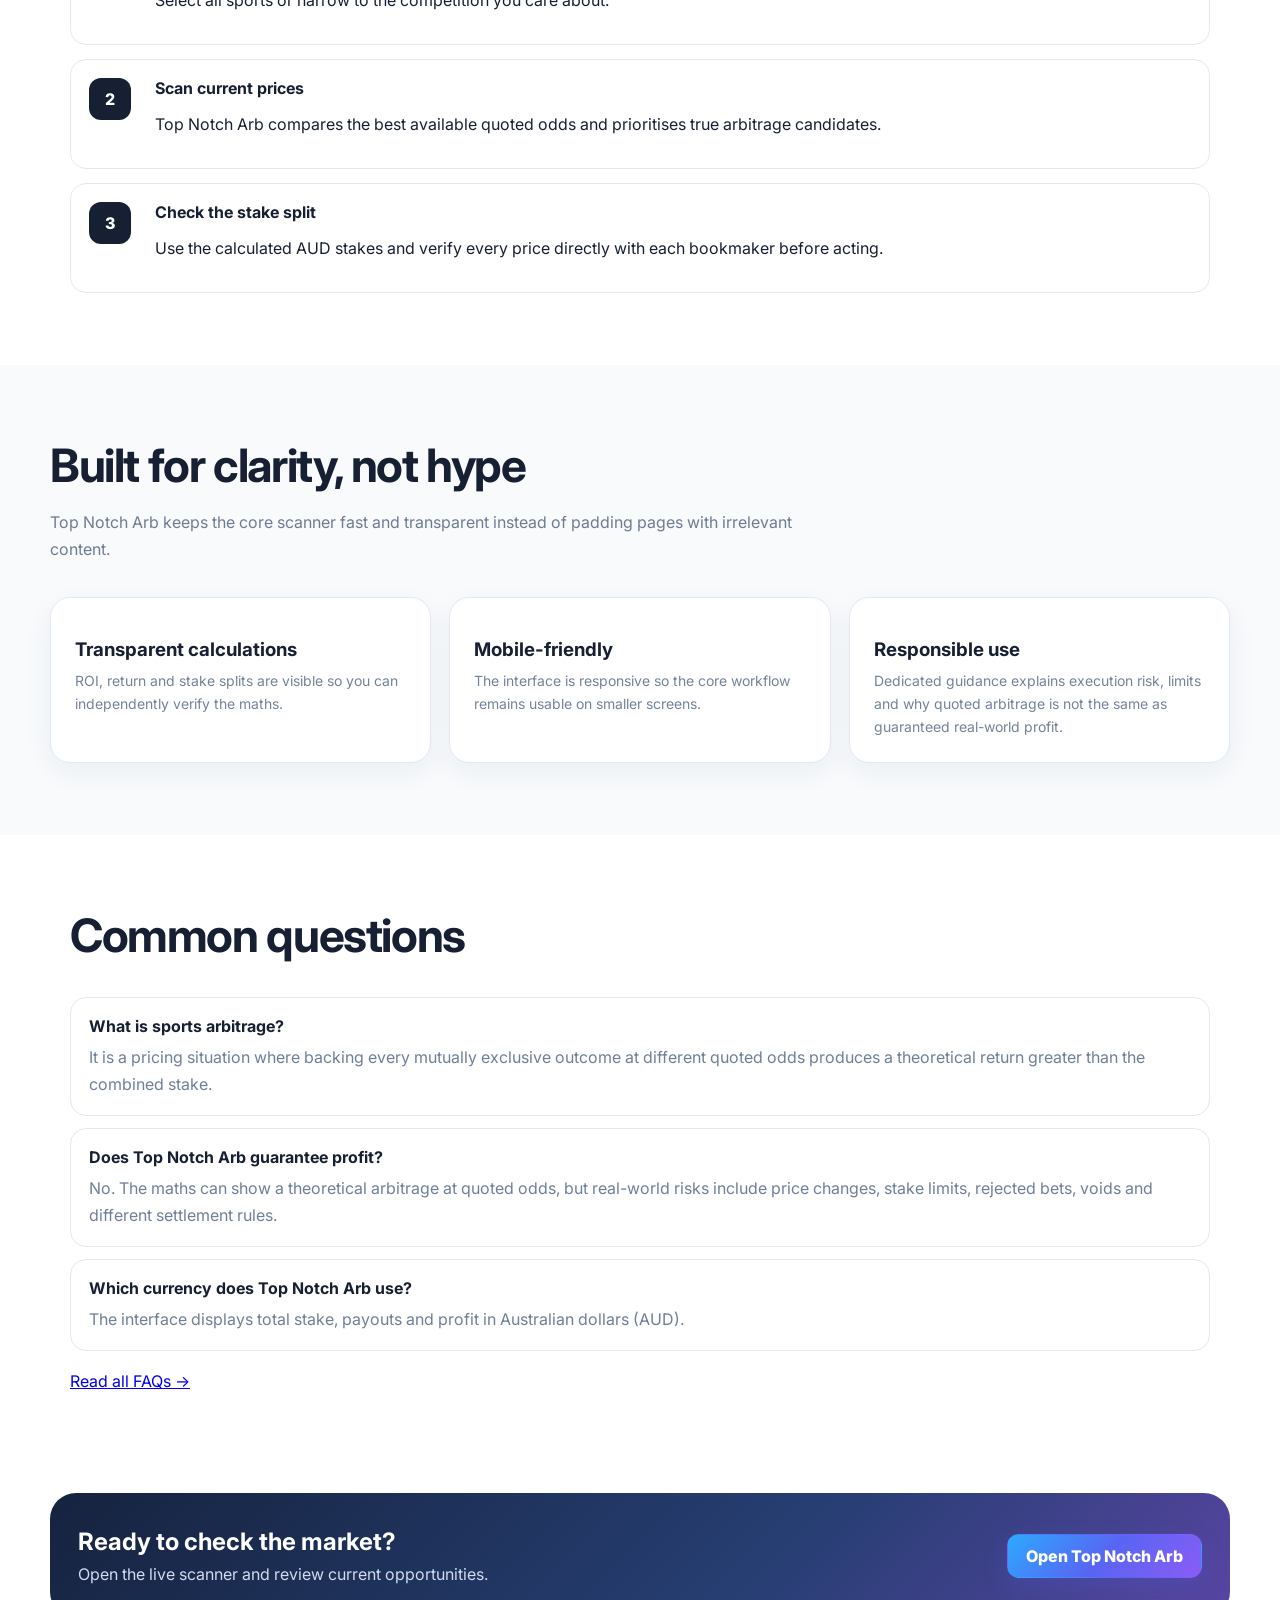
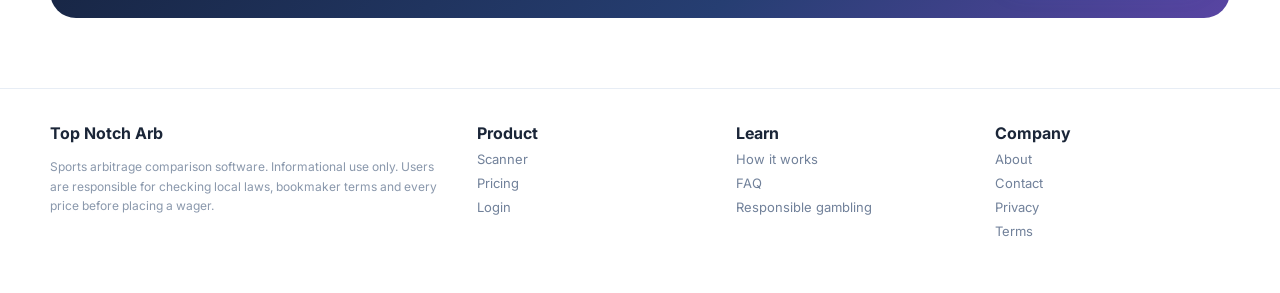
==== commit d9605963: "seo: agent-proposed on-page improvement" ====
--- a/index.html
+++ b/index.html
@@ -1 +1 @@
-<!doctype html><html lang="en-AU"><head><meta charset="utf-8"><meta name="viewport" content="width=device-width,initial-scale=1"><title>Top Notch Arb Australia — Sports Arbitrage Scanner & Surebet Calculator</title><meta name="description" content="Top Notch Arb helps Australian users compare bookmaker odds, identify mathematical sports arbitrage opportunities and calculate balanced stake splits in AUD."><link rel="canonical" href="https://arb-scanner-app.vercel.app/"><meta property="og:title" content="Top Notch Arb — Australian Sports Arbitrage Scanner"><meta property="og:description" content="Compare bookmaker odds, scan for arbitrage opportunities and calculate stake splits in AUD."><meta property="og:type" content="website"><meta property="og:url" content="https://arb-scanner-app.vercel.app/"><meta name="twitter:card" content="summary_large_image"><meta name="theme-color" content="#172033"><link rel="manifest" href="/manifest.json"><link rel="preconnect" href="https://fonts.googleapis.com"><link rel="preconnect" href="https://fonts.gstatic.com" crossorigin><link href="https://fonts.googleapis.com/css2?family=Inter:wght@400;500;600;700;800&display=swap" rel="stylesheet"><link rel="stylesheet" href="/site.css"><script type="application/ld+json">{"@context":"https://schema.org","@graph":[{"@type":"WebSite","name":"Top Notch Arb","url":"https://arb-scanner-app.vercel.app/","description":"Australian sports arbitrage scanner and odds comparison tool."},{"@type":"SoftwareApplication","name":"Top Notch Arb","applicationCategory":"FinanceApplication","operatingSystem":"Web","url":"https://arb-scanner-app.vercel.app/scanner.html","description":"Sports arbitrage scanning and stake calculation tool displaying values in Australian dollars.","offers":{"@type":"Offer","price":"0","priceCurrency":"AUD"}}]}</script></head><body><header class="site-header"><nav class="site-nav"><a class="site-brand" href="/"><span class="site-logo">TNA</span><span>Top Notch Arb</span></a><div class="nav-links"><a href="/scanner.html">Scanner</a><a href="/how-it-works.html">How it works</a><a href="/pricing.html">Pricing</a><a href="/faq.html">FAQ</a><a href="/about.html">About</a></div><div class="nav-actions"><a class="btn btn-secondary" href="/login.html">Log in</a><a class="btn btn-primary" href="/scanner.html">Open Scanner</a></div></nav></header><main><section class="hero"><div><span class="hero-badge">AUSTRALIAN ODDS · AUD STAKES</span><h1>Spot sports arbitrage faster.</h1><p>Top Notch Arb compares bookmaker prices, ranks mathematical arbitrage candidates and shows the stake split needed to balance each outcome. Built for a simple, fast workflow in Australian dollars.</p><div class="hero-actions"><a class="btn btn-primary" href="/scanner.html">Scan Live Opportunities</a><a class="btn btn-secondary" href="/how-it-works.html">Learn How Arbitrage Works</a></div><p class="disclaimer">Arbitrage is mathematical, but real-world execution is not risk-free. Odds can move, stakes can be limited or rejected, and settlement rules can differ.</p></div><div class="hero-card"><div class="hero-stat-grid"><div class="hero-stat"><span>Currency</span><strong>AUD</strong></div><div class="hero-stat"><span>Markets</span><strong>Match winner</strong></div><div class="hero-stat"><span>Board</span><strong>Top 10</strong></div><div class="hero-stat"><span>Refresh</span><strong>Live</strong></div></div></div></section><section class="section alt"><div class="inner"><div class="section-headline"><h2>Everything you need in one clear workflow</h2><p>The site is designed around the actual task: finding comparable markets, checking the maths, and seeing what to stake at each bookmaker.</p></div><div class="grid-3"><article class="feature-card"><div class="feature-icon">◎</div><h3>Live opportunity scanner</h3><p>Scan supported sports and markets, then rank true arbitrage candidates by effective ROI.</p></article><article class="feature-card"><div class="feature-icon">A$</div><h3>AUD stake planning</h3><p>Enter a total stake and see a balanced split with expected return and profit in Australian dollars.</p></article><article class="feature-card"><div class="feature-icon">✓</div><h3>Clear risk labels</h3><p>True arbitrage is separated from value comparisons so a non-guaranteed row is not mistaken for a surebet.</p></article></div></div></section><section class="section"><div class="section-headline"><h2>How Top Notch Arb works</h2><p>The scanner focuses on equivalent selections across bookmakers and checks whether the sum of inverse decimal odds is below 1.</p></div><div class="steps"><div class="step"><div class="step-num">1</div><div><strong>Choose sport and market</strong><p>Select all sports or narrow to the competition you care about.</p></div></div><div class="step"><div class="step-num">2</div><div><strong>Scan current prices</strong><p>Top Notch Arb compares the best available quoted odds and prioritises true arbitrage candidates.</p></div></div><div class="step"><div class="step-num">3</div><div><strong>Check the stake split</strong><p>Use the calculated AUD stakes and verify every price directly with each bookmaker before acting.</p></div></div></div></section><section class="section alt"><div class="inner"><div class="section-headline"><h2>Built for clarity, not hype</h2><p>Top Notch Arb keeps the core scanner fast and transparent instead of padding pages with irrelevant content.</p></div><div class="grid-3"><article class="feature-card"><h3>Transparent calculations</h3><p>ROI, return and stake splits are visible so you can independently verify the maths.</p></article><article class="feature-card"><h3>Mobile-friendly</h3><p>The interface is responsive so the core workflow remains usable on smaller screens.</p></article><article class="feature-card"><h3>Responsible use</h3><p>Dedicated guidance explains execution risk, limits and why quoted arbitrage is not the same as guaranteed real-world profit.</p></article></div></div></section><section class="section"><div class="section-headline"><h2>Common questions</h2></div><div class="faq-list"><div class="faq-item"><h3>What is sports arbitrage?</h3><p>It is a pricing situation where backing every mutually exclusive outcome at different quoted odds produces a theoretical return greater than the combined stake.</p></div><div class="faq-item"><h3>Does Top Notch Arb guarantee profit?</h3><p>No. The maths can show a theoretical arbitrage at quoted odds, but real-world risks include price changes, stake limits, rejected bets, voids and different settlement rules.</p></div><div class="faq-item"><h3>Which currency does Top Notch Arb use?</h3><p>The interface displays total stake, payouts and profit in Australian dollars (AUD).</p></div></div><div style="margin-top:20px"><a href="/faq.html">Read all FAQs →</a></div></section><section class="cta"><div><h2>Ready to check the market?</h2><p>Open the live scanner and review current opportunities.</p></div><a class="btn btn-primary" href="/scanner.html">Open Top Notch Arb</a></section></main><footer class="site-footer"><div class="footer-inner"><div><strong>Top Notch Arb</strong><p class="disclaimer">Sports arbitrage comparison software. Informational use only. Users are responsible for checking local laws, bookmaker terms and every price before placing a wager.</p></div><div><strong>Product</strong><a href="/scanner.html">Scanner</a><a href="/pricing.html">Pricing</a><a href="/login.html">Login</a></div><div><strong>Learn</strong><a href="/how-it-works.html">How it works</a><a href="/faq.html">FAQ</a><a href="/responsible-gambling.html">Responsible gambling</a></div><div><strong>Company</strong><a href="/about.html">About</a><a href="/contact.html">Contact</a><a href="/privacy.html">Privacy</a><a href="/terms.html">Terms</a></div></div></footer></body></html>+<!doctype html><html lang="en-AU"><head><meta charset="utf-8"><meta name="viewport" content="width=device-width,initial-scale=1"><title>Top Notch Arb Australia — Sports Arbitrage Scanner & Surebet Calculator</title><meta name="description" content="Top Notch Arb helps Australian users compare bookmaker odds, identify mathematical sports arbitrage opportunities and calculate balanced stake splits in AUD."><link rel="canonical" href="https://arb-scanner-app.vercel.app/"><meta property="og:title" content="Top Notch Arb — Australian Sports Arbitrage Scanner"><meta property="og:description" content="Compare bookmaker odds, scan for arbitrage opportunities and calculate stake splits in AUD."><meta property="og:type" content="website"><meta property="og:url" content="https://arb-scanner-app.vercel.app/"><meta name="twitter:card" content="summary_large_image"><meta name="theme-color" content="#172033"><link rel="manifest" href="/manifest.json"><link rel="preconnect" href="https://fonts.googleapis.com"><link rel="preconnect" href="https://fonts.gstatic.com" crossorigin><link href="https://fonts.googleapis.com/css2?family=Inter:wght@400;500;600;700;800&display=swap" rel="stylesheet"><link rel="stylesheet" href="/site.css"><script type="application/ld+json">{"@context":"https://schema.org","@graph":[{"@type":"WebSite","name":"Top Notch Arb","url":"https://arb-scanner-app.vercel.app/","description":"Australian sports arbitrage scanner and odds comparison tool."},{"@type":"SoftwareApplication","name":"Top Notch Arb","applicationCategory":"FinanceApplication","operatingSystem":"Web","url":"https://arb-scanner-app.vercel.app/scanner.html","description":"Sports arbitrage scanning and stake calculation tool displaying values in Australian dollars.","offers":{"@type":"Offer","price":"0","priceCurrency":"AUD"}}]}</script></head><body><header class="site-header"><nav class="site-nav"><a class="site-brand" href="/"><span class="site-logo">TNA</span><span>Top Notch Arb</span></a><div class="nav-links"><a href="/scanner.html">Scanner</a><a href="/how-it-works.html">How it works</a><a href="/pricing.html">Pricing</a><a href="/faq.html">FAQ</a><a href="/about.html">About</a></div><div class="nav-actions"><a class="btn btn-secondary" href="/login.html">Log in</a><a class="btn btn-primary" href="/scanner.html">Open Scanner</a></div></nav></header><main><section class="hero"><div><span class="hero-badge">AUSTRALIAN ODDS · AUD STAKES</span><h1>Spot sports arbitrage faster.</h1><p>Top Notch Arb compares bookmaker prices, ranks mathematical arbitrage candidates and shows the stake split needed to balance each outcome. Built for a simple, fast workflow in Australian dollars.</p><div class="hero-actions"><a class="btn btn-primary" href="/scanner.html">Scan Live Opportunities</a><a class="btn btn-secondary" href="/how-it-works.html">Learn How Arbitrage Works</a></div><p class="disclaimer">Arbitrage is mathematical, but real-world execution is not risk-free. Odds can move, stakes can be limited or rejected, and settlement rules can differ.</p></div><div class="hero-card"><div class="hero-stat-grid"><div class="hero-stat"><span>Currency</span><strong>AUD</strong></div><div class="hero-stat"><span>Markets</span><strong>Match winner</strong></div><div class="hero-stat"><span>Board</span><strong>Top 10</strong></div><div class="hero-stat"><span>Refresh</span><strong>Live</strong></div></div></div></section><section class="section alt"><div class="inner"><div class="section-headline"><h2>Everything you need in one clear workflow</h2><p>The site is designed around the actual task: finding comparable markets, checking the maths, and seeing what to stake at each bookmaker.</p></div><div class="grid-3"><article class="feature-card"><div class="feature-icon">◎</div><h3>Live opportunity scanner</h3><p>Scan supported sports and markets, then rank true arbitrage candidates by effective ROI.</p></article><article class="feature-card"><div class="feature-icon">A$</div><h3>AUD stake planning</h3><p>Enter a total stake and see a balanced split with expected return and profit in Australian dollars.</p></article><article class="feature-card"><div class="feature-icon">✓</div><h3>Clear risk labels</h3><p>Results show only theoretical quoted-price arbitrage with positive profit and ROI after stake rounding. Odds changes, rejected stakes and settlement differences can still cause losses.</p></article></div></div></section><section class="section"><div class="section-headline"><h2>How Top Notch Arb works</h2><p>The scanner focuses on equivalent selections across bookmakers and checks whether the sum of inverse decimal odds is below 1.</p></div><div class="steps"><div class="step"><div class="step-num">1</div><div><strong>Choose sport and market</strong><p>Select all sports or narrow to the competition you care about.</p></div></div><div class="step"><div class="step-num">2</div><div><strong>Scan current prices</strong><p>Top Notch Arb compares the best available quoted odds and prioritises true arbitrage candidates.</p></div></div><div class="step"><div class="step-num">3</div><div><strong>Check the stake split</strong><p>Use the calculated AUD stakes and verify every price directly with each bookmaker before acting.</p></div></div></div></section><section class="section alt"><div class="inner"><div class="section-headline"><h2>Built for clarity, not hype</h2><p>Top Notch Arb keeps the core scanner fast and transparent instead of padding pages with irrelevant content.</p></div><div class="grid-3"><article class="feature-card"><h3>Transparent calculations</h3><p>ROI, return and stake splits are visible so you can independently verify the maths.</p></article><article class="feature-card"><h3>Mobile-friendly</h3><p>The interface is responsive so the core workflow remains usable on smaller screens.</p></article><article class="feature-card"><h3>Responsible use</h3><p>Dedicated guidance explains execution risk, limits and why quoted arbitrage is not the same as guaranteed real-world profit.</p></article></div></div></section><section class="section"><div class="section-headline"><h2>Common questions</h2></div><div class="faq-list"><div class="faq-item"><h3>What is sports arbitrage?</h3><p>It is a pricing situation where backing every mutually exclusive outcome at different quoted odds produces a theoretical return greater than the combined stake.</p></div><div class="faq-item"><h3>Does Top Notch Arb guarantee profit?</h3><p>No. The maths can show a theoretical arbitrage at quoted odds, but real-world risks include price changes, stake limits, rejected bets, voids and different settlement rules.</p></div><div class="faq-item"><h3>Which currency does Top Notch Arb use?</h3><p>The interface displays total stake, payouts and profit in Australian dollars (AUD).</p></div></div><div style="margin-top:20px"><a href="/faq.html">Read all FAQs →</a></div></section><section class="cta"><div><h2>Ready to check the market?</h2><p>Open the live scanner and review current opportunities.</p></div><a class="btn btn-primary" href="/scanner.html">Open Top Notch Arb</a></section></main><footer class="site-footer"><div class="footer-inner"><div><strong>Top Notch Arb</strong><p class="disclaimer">Sports arbitrage comparison software. Informational use only. Users are responsible for checking local laws, bookmaker terms and every price before placing a wager.</p></div><div><strong>Product</strong><a href="/scanner.html">Scanner</a><a href="/pricing.html">Pricing</a><a href="/login.html">Login</a></div><div><strong>Learn</strong><a href="/how-it-works.html">How it works</a><a href="/faq.html">FAQ</a><a href="/responsible-gambling.html">Responsible gambling</a></div><div><strong>Company</strong><a href="/about.html">About</a><a href="/contact.html">Contact</a><a href="/privacy.html">Privacy</a><a href="/terms.html">Terms</a></div></div></footer></body></html>
--- a/site.css
+++ b/site.css
@@ -1 +1 @@
-*{box-sizing:border-box}html{scroll-behavior:smooth}body{margin:0;font-family:Inter,system-ui,sans-serif;color:#172033;background:#fff}.site-header{position:sticky;top:0;z-index:50;background:rgba(255,255,255,.94);backdrop-filter:blur(16px);border-bottom:1px solid #e8edf5}.site-nav{max-width:1180px;margin:auto;display:flex;align-items:center;justify-content:space-between;padding:14px 20px;gap:18px}.site-brand{display:flex;align-items:center;gap:10px;text-decoration:none;color:#172033;font-weight:800}.site-logo{width:38px;height:38px;border-radius:12px;display:grid;place-items:center;color:#fff;background:linear-gradient(135deg,#2da9ff,#5865f2 52%,#8b5cf6);box-shadow:0 8px 24px rgba(88,101,242,.22)}.nav-links{display:flex;gap:18px;align-items:center;flex-wrap:wrap}.nav-links a{text-decoration:none;color:#53627a;font-size:14px;font-weight:650}.nav-links a:hover{color:#315fd8}.nav-actions{display:flex;gap:10px}.btn{display:inline-flex;align-items:center;justify-content:center;min-height:44px;padding:0 18px;border-radius:12px;text-decoration:none;font-weight:800;border:1px solid transparent}.btn-primary{color:#fff;background:linear-gradient(135deg,#2da9ff,#5865f2 50%,#8b5cf6);box-shadow:0 10px 24px rgba(82,95,232,.22)}.btn-secondary{color:#35445e;background:#fff;border-color:#dde5f0}.hero{max-width:1180px;margin:auto;padding:88px 20px 56px;display:grid;grid-template-columns:1.15fr .85fr;gap:48px;align-items:center}.hero-badge{display:inline-flex;padding:8px 12px;border-radius:999px;background:#eff6ff;color:#3768bb;font-size:12px;font-weight:800}.hero h1{font-size:clamp(42px,6vw,72px);line-height:.98;letter-spacing:-.045em;margin:18px 0;color:#14203a}.hero p{font-size:18px;line-height:1.7;color:#66758d;max-width:700px}.hero-actions{display:flex;gap:12px;flex-wrap:wrap;margin-top:26px}.hero-card{background:linear-gradient(145deg,#f7fbff,#f4f0ff);border:1px solid #e2eaf5;border-radius:28px;padding:26px;box-shadow:0 30px 70px rgba(46,71,113,.13)}.hero-stat-grid{display:grid;grid-template-columns:repeat(2,1fr);gap:14px}.hero-stat{background:#fff;border:1px solid #e5ebf3;border-radius:18px;padding:18px}.hero-stat span{font-size:12px;color:#7c8ca5}.hero-stat strong{display:block;font-size:28px;margin-top:8px}.section{max-width:1180px;margin:auto;padding:72px 20px}.section.alt{max-width:none;background:#f8fafc}.section.alt>.inner{max-width:1180px;margin:auto}.section-headline{max-width:760px;margin-bottom:34px}.section-headline h2{font-size:clamp(30px,4vw,46px);margin:0 0 12px;letter-spacing:-.03em}.section-headline p{color:#6d7c93;line-height:1.7}.grid-3{display:grid;grid-template-columns:repeat(3,1fr);gap:18px}.feature-card{border:1px solid #e3e9f1;border-radius:20px;padding:24px;background:#fff;box-shadow:0 10px 28px rgba(41,61,98,.06)}.feature-icon{width:42px;height:42px;border-radius:12px;display:grid;place-items:center;background:linear-gradient(135deg,#eef7ff,#f3f0ff);color:#426dc0;font-weight:900}.feature-card h3{margin:16px 0 8px}.feature-card p{margin:0;color:#74839a;line-height:1.65;font-size:14px}.steps{display:grid;gap:14px}.step{display:grid;grid-template-columns:50px 1fr;gap:16px;align-items:start;padding:18px;border:1px solid #e4eaf3;border-radius:16px;background:#fff}.step-num{width:42px;height:42px;border-radius:12px;display:grid;place-items:center;background:#172033;color:#fff;font-weight:800}.faq-list{display:grid;gap:12px}.faq-item{border:1px solid #e2e8f0;border-radius:16px;padding:18px;background:#fff}.faq-item h3{margin:0 0 8px;font-size:16px}.faq-item p{margin:0;color:#6f7f99;line-height:1.65}.cta{max-width:1180px;margin:30px auto 70px;padding:34px 28px;border-radius:26px;background:linear-gradient(135deg,#16233f,#263e72 60%,#5945a3);color:#fff;display:flex;justify-content:space-between;gap:24px;align-items:center}.cta h2{margin:0 0 8px}.cta p{margin:0;color:#d2dcf0}.content-page{max-width:900px;margin:auto;padding:64px 20px 90px}.content-page h1{font-size:44px;margin:0 0 12px}.content-page h2{margin-top:34px}.content-page p,.content-page li{color:#66758d;line-height:1.75}.form-card{max-width:520px;margin:60px auto;padding:30px;border:1px solid #e3e9f1;border-radius:22px;box-shadow:0 20px 50px rgba(36,59,96,.09)}.form-card h1{margin-top:0}.form-row{display:grid;gap:7px;margin-bottom:14px}.form-row label{font-size:13px;font-weight:700;color:#52627a}.form-row input,.form-row textarea{min-height:46px;border:1px solid #dce5ef;border-radius:12px;padding:12px;font:inherit}.form-row textarea{min-height:130px}.site-footer{border-top:1px solid #e7edf5;padding:34px 20px 46px;color:#71819a}.footer-inner{max-width:1180px;margin:auto;display:grid;grid-template-columns:1.2fr repeat(3,.7fr);gap:24px}.footer-inner a{display:block;text-decoration:none;color:#71819a;margin:8px 0;font-size:13px}.footer-inner strong{color:#1b2638}.disclaimer{margin-top:14px;font-size:12px;line-height:1.6;color:#8a98ac}.scanner-shell{max-width:1500px;margin:auto}.auth-note{font-size:12px;color:#7a899f;margin-top:12px}.notice{padding:12px 14px;border-radius:12px;background:#eef7ff;color:#365f99;font-size:13px}.error{background:#fff1f3;color:#a33c51}.success{background:#ecfbf5;color:#0d7c5b}@media(max-width:900px){.hero{grid-template-columns:1fr}.grid-3{grid-template-columns:1fr}.footer-inner{grid-template-columns:1fr 1fr}.nav-links{display:none}}@media(max-width:620px){.hero{padding-top:52px}.hero-stat-grid{grid-template-columns:1fr}.site-nav{align-items:flex-start}.nav-actions .btn-secondary{display:none}.cta{margin-left:12px;margin-right:12px;align-items:flex-start;flex-direction:column}.footer-inner{grid-template-columns:1fr}}+*{box-sizing:border-box}html{scroll-behavior:smooth}body{margin:0;font-family:Inter,system-ui,sans-serif;color:#172033;background:#fff}.site-header{position:sticky;top:0;z-index:50;background:rgba(255,255,255,.94);backdrop-filter:blur(16px);border-bottom:1px solid #e8edf5}.site-nav{max-width:1180px;margin:auto;display:flex;align-items:center;justify-content:space-between;padding:14px 20px;gap:18px}.site-brand{display:flex;align-items:center;gap:10px;text-decoration:none;color:#172033;font-weight:800}.site-logo{width:38px;height:38px;border-radius:12px;display:grid;place-items:center;color:#fff;background:linear-gradient(135deg,#2da9ff,#5865f2 52%,#8b5cf6);box-shadow:0 8px 24px rgba(88,101,242,.22)}.nav-links{display:flex;gap:18px;align-items:center;flex-wrap:wrap}.nav-links a{text-decoration:none;color:#53627a;font-size:14px;font-weight:650}.nav-links a:hover{color:#315fd8}.nav-actions{display:flex;gap:10px}.btn{display:inline-flex;align-items:center;justify-content:center;min-height:44px;padding:0 18px;border-radius:12px;text-decoration:none;font-weight:800;border:1px solid transparent}.btn-primary{color:#fff;background:linear-gradient(135deg,#2da9ff,#5865f2 50%,#8b5cf6);box-shadow:0 10px 24px rgba(82,95,232,.22)}.btn-secondary{color:#35445e;background:#fff;border-color:#dde5f0}.hero{max-width:1180px;margin:auto;padding:88px 20px 56px;display:grid;grid-template-columns:1.15fr .85fr;gap:48px;align-items:center}.hero-badge{display:inline-flex;padding:8px 12px;border-radius:999px;background:#eff6ff;color:#3768bb;font-size:12px;font-weight:800}.hero h1{font-size:clamp(42px,6vw,72px);line-height:.98;letter-spacing:-.045em;margin:18px 0;color:#14203a}.hero p{font-size:18px;line-height:1.7;color:#66758d;max-width:700px}.hero-actions{display:flex;gap:12px;flex-wrap:wrap;margin-top:26px}.hero-card{background:linear-gradient(145deg,#f7fbff,#f4f0ff);border:1px solid #e2eaf5;border-radius:28px;padding:26px;box-shadow:0 30px 70px rgba(46,71,113,.13)}.hero-stat-grid{display:grid;grid-template-columns:repeat(2,1fr);gap:14px}.hero-stat{background:#fff;border:1px solid #e5ebf3;border-radius:18px;padding:18px}.hero-stat span{font-size:12px;color:#7c8ca5}.hero-stat strong{display:block;font-size:28px;margin-top:8px}.section{max-width:1180px;margin:auto;padding:72px 20px}.section.alt{max-width:none;background:#f8fafc}.section.alt>.inner{max-width:1180px;margin:auto}.section-headline{max-width:760px;margin-bottom:34px}.section-headline h1,.section-headline h2{font-size:clamp(30px,4vw,46px);margin:0 0 12px;letter-spacing:-.03em}.section-headline p{color:#6d7c93;line-height:1.7}.grid-3{display:grid;grid-template-columns:repeat(3,1fr);gap:18px}.feature-card{border:1px solid #e3e9f1;border-radius:20px;padding:24px;background:#fff;box-shadow:0 10px 28px rgba(41,61,98,.06)}.feature-icon{width:42px;height:42px;border-radius:12px;display:grid;place-items:center;background:linear-gradient(135deg,#eef7ff,#f3f0ff);color:#426dc0;font-weight:900}.feature-card h3{margin:16px 0 8px}.feature-card p{margin:0;color:#74839a;line-height:1.65;font-size:14px}.steps{display:grid;gap:14px}.step{display:grid;grid-template-columns:50px 1fr;gap:16px;align-items:start;padding:18px;border:1px solid #e4eaf3;border-radius:16px;background:#fff}.step-num{width:42px;height:42px;border-radius:12px;display:grid;place-items:center;background:#172033;color:#fff;font-weight:800}.faq-list{display:grid;gap:12px}.faq-item{border:1px solid #e2e8f0;border-radius:16px;padding:18px;background:#fff}.faq-item h3{margin:0 0 8px;font-size:16px}.faq-item p{margin:0;color:#6f7f99;line-height:1.65}.cta{max-width:1180px;margin:30px auto 70px;padding:34px 28px;border-radius:26px;background:linear-gradient(135deg,#16233f,#263e72 60%,#5945a3);color:#fff;display:flex;justify-content:space-between;gap:24px;align-items:center}.cta h2{margin:0 0 8px}.cta p{margin:0;color:#d2dcf0}.content-page{max-width:900px;margin:auto;padding:64px 20px 90px}.content-page h1{font-size:44px;margin:0 0 12px}.content-page h2{margin-top:34px}.content-page p,.content-page li{color:#66758d;line-height:1.75}.form-card{max-width:520px;margin:60px auto;padding:30px;border:1px solid #e3e9f1;border-radius:22px;box-shadow:0 20px 50px rgba(36,59,96,.09)}.form-card h1{margin-top:0}.form-row{display:grid;gap:7px;margin-bottom:14px}.form-row label{font-size:13px;font-weight:700;color:#52627a}.form-row input,.form-row textarea{min-height:46px;border:1px solid #dce5ef;border-radius:12px;padding:12px;font:inherit}.form-row textarea{min-height:130px}.site-footer{border-top:1px solid #e7edf5;padding:34px 20px 46px;color:#71819a}.footer-inner{max-width:1180px;margin:auto;display:grid;grid-template-columns:1.2fr repeat(3,.7fr);gap:24px}.footer-inner a{display:block;text-decoration:none;color:#71819a;margin:8px 0;font-size:13px}.footer-inner strong{color:#1b2638}.disclaimer{margin-top:14px;font-size:12px;line-height:1.6;color:#8a98ac}.scanner-shell{max-width:1500px;margin:auto}.auth-note{font-size:12px;color:#7a899f;margin-top:12px}.notice{padding:12px 14px;border-radius:12px;background:#eef7ff;color:#365f99;font-size:13px}.error{background:#fff1f3;color:#a33c51}.success{background:#ecfbf5;color:#0d7c5b}@media(max-width:900px){.hero{grid-template-columns:1fr}.grid-3{grid-template-columns:1fr}.footer-inner{grid-template-columns:1fr 1fr}.nav-links{display:none}}@media(max-width:620px){.hero{padding-top:52px}.hero-stat-grid{grid-template-columns:1fr}.site-nav{align-items:flex-start}.nav-actions .btn-secondary{display:none}.cta{margin-left:12px;margin-right:12px;align-items:flex-start;flex-direction:column}.footer-inner{grid-template-columns:1fr}}
